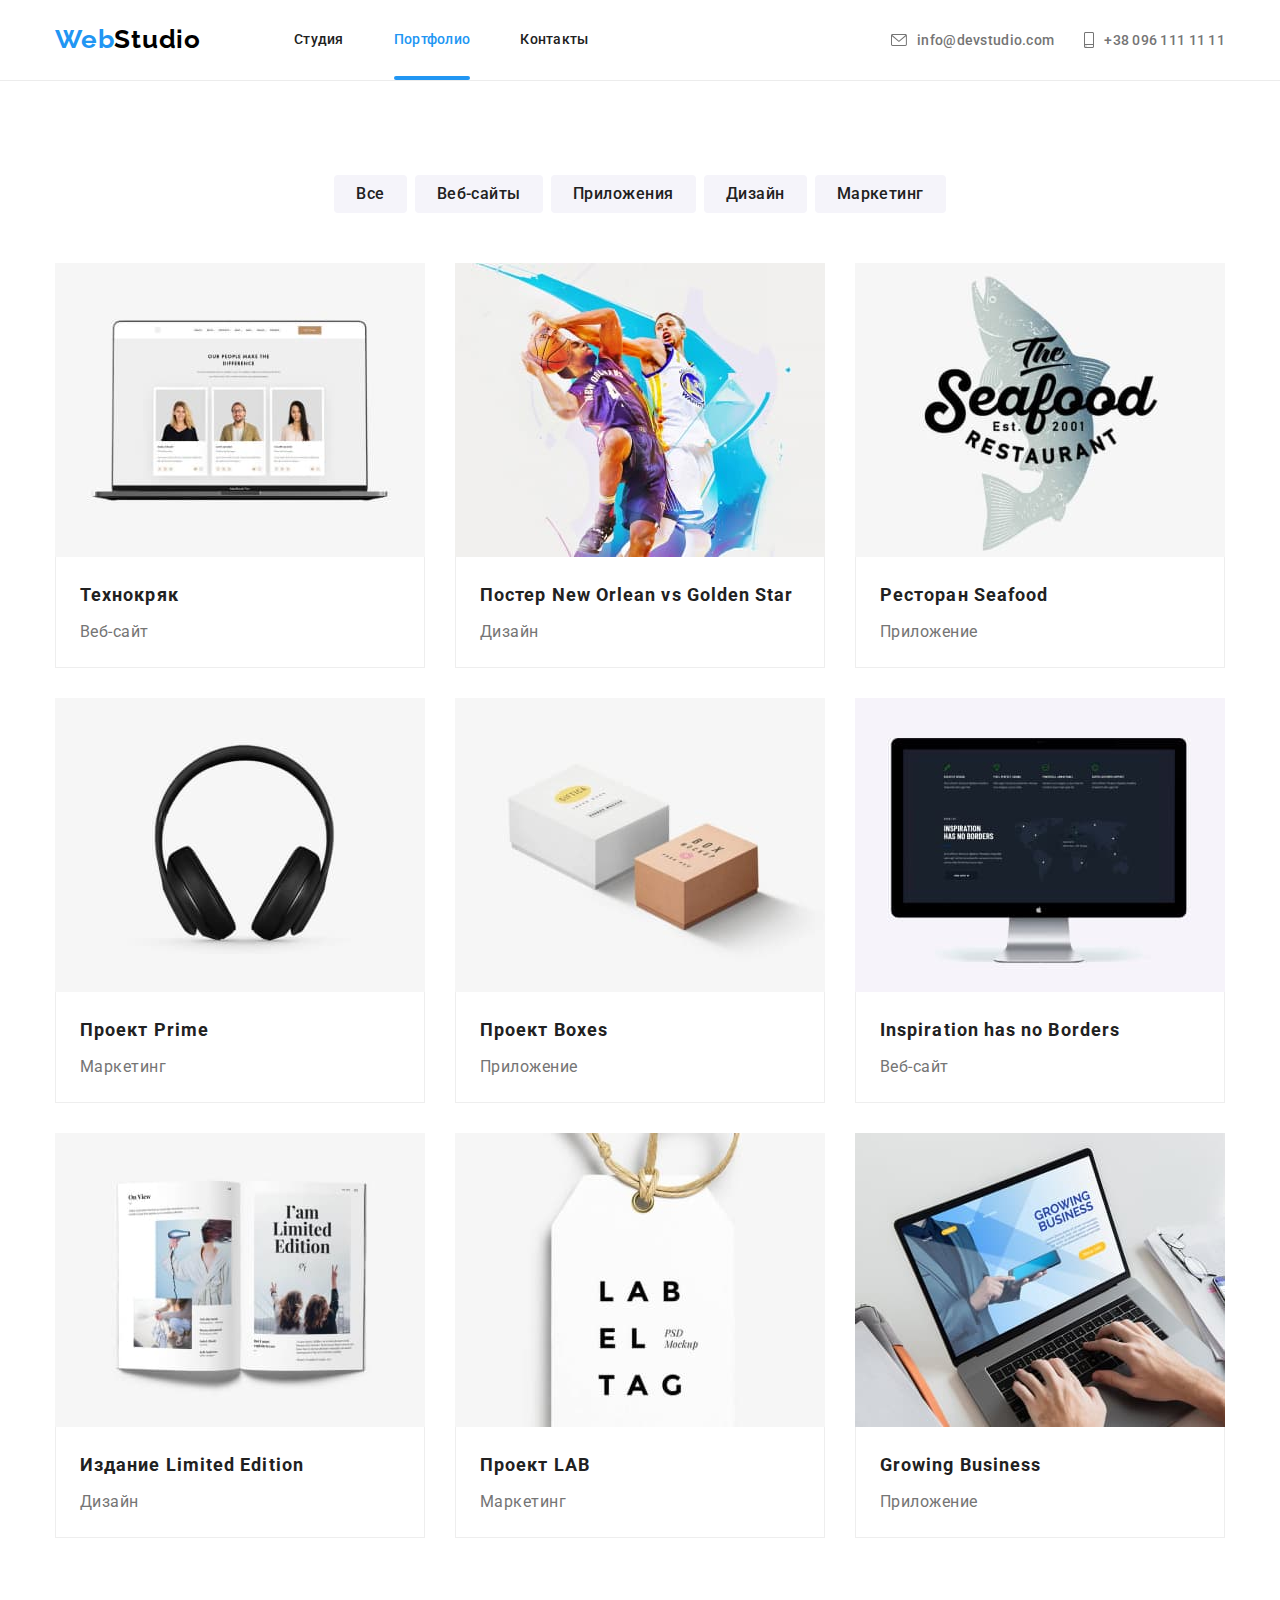
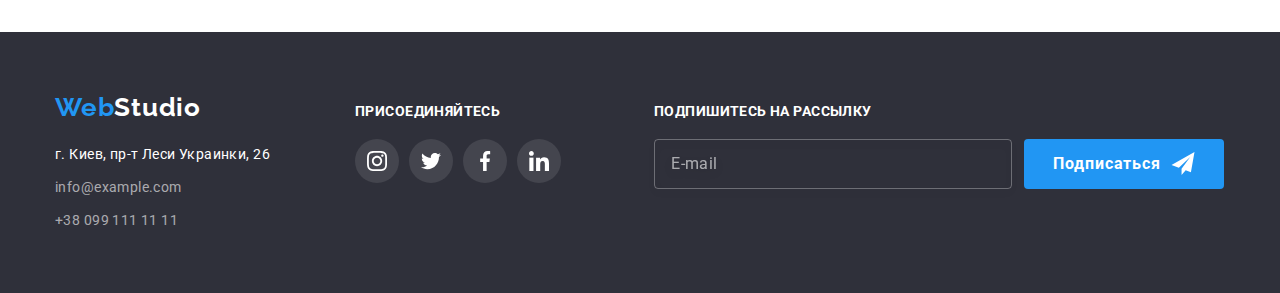
==== portfolio.html @ 5e325d41 "checkpoint (add adaptive portfolio)" ====
<!DOCTYPE html>
<html lang="ru">
  <head>
    <meta charset="UTF-8" />
    <meta name="viewport" content="width=device-width, initial-scale=1.0" />
    <meta http-equiv="X-UA-Compatible" content="IE=Edge" />
    <meta name="viewport" content="width=device-width, initial-scale=1.0" />
    <title>Портфолио</title>
    <link rel="preconnect" href="https://fonts.gstatic.com" />
    <link
      href="https://fonts.googleapis.com/css2?family=Raleway:wght@700&family=Roboto:wght@400;500;700;900&display=swap"
      rel="stylesheet"
    />
    <link
      rel="stylesheet"
      href="https://cdnjs.cloudflare.com/ajax/libs/modern-normalize/1.0.0/modern-normalize.min.css"
    />
    <link rel="stylesheet" href="./css/main.min.css" />
  </head>

  <body>
    <header class="page-header">
      <div class="container page-header__container">
        <a class="logo page-header__logo" id="logo" href="./index.html"
          >Web<span class="logo__studio logo__studio--black">Studio</span></a
        >
        <div class="navigation__menu">
          <nav class="navigation">
            <ul class="navigation__list">
              <li class="navigation__item">
                <a class="navigation__link" href="./index.html">Студия</a>
              </li>
              <li class="navigation__item">
                <a
                  class="navigation__link navigation__link--current"
                  href="./portfolio.html"
                  >Портфолио</a
                >
              </li>
              <li class="navigation__item">
                <a class="navigation__link" href="#contacts">Контакты</a>
              </li>
            </ul>
          </nav>
          <ul class="communication">
            <li class="communication__item">
              <a class="communication__link" href="mailto:info@devstudio.com">
                <svg class="communication__icon" width="16" height="12">
                  <use href="./images/icons.svg#icon-mail"></use>
                </svg>
                info@devstudio.com
              </a>
            </li>
            <li class="communication__item">
              <a class="communication__link" href="tel:+380961111111">
                <svg class="communication__icon" width="10" height="16">
                  <use href="./images/icons.svg#icon-smartphone"></use>
                </svg>
                +38 096 111 11 11
              </a>
            </li>
          </ul>
        </div>
      </div>
    </header>

    <main>
      <section class="section section-portfolio">
        <div class="container">
          <!-- Скрытый заголовок -->
          <h1 class="visually-hidden">Портфолио</h1>

          <ul class="section-portfolio__button-list">
            <li class="section-portfolio__button-item">
              <button
                class="all-button section-portfolio__button"
                type="button"
                aria-label="Все"
              >
                Все
              </button>
            </li>
            <li class="section-portfolio__button-item">
              <button
                class="website-button section-portfolio__button"
                type="button"
                aria-label="Веб-сайты"
              >
                Веб-сайты
              </button>
            </li>
            <li class="section-portfolio__button-item">
              <button
                class="app-button section-portfolio__button"
                type="button"
                aria-label="Приложения"
              >
                Приложения
              </button>
            </li>
            <li class="section-portfolio__button-item">
              <button
                class="design-button section-portfolio__button"
                type="button"
                aria-label="Дизайн"
              >
                Дизайн
              </button>
            </li>
            <li class="section-portfolio__button-item">
              <button
                class="marketing-button section-portfolio__button"
                type="button"
                aria-label="Маркетинг"
              >
                Маркетинг
              </button>
            </li>
          </ul>

          <ul class="section-portfolio__work-list">
            <li class="card">
              <a
                class="card__link"
                href="#"
                target="_blank"
                rel="noopener noreferrer"
              >
                <div class="card__thumb">
                  <picture>
                    <source
                      srcset="
                        ./images/tehnokryak_450x294.jpg    1x,
                        ./images/tehnokryak_450x294@2x.jpg 2x
                      "
                      media="(max-width: 767px)"
                    />
                    <source
                      srcset="
                        ./images/tehnokryak_370x294.jpg    1x,
                        ./images/tehnokryak_370x294@2x.jpg 2x
                      "
                      media="(min-width: 1200px)"
                    />
                    <source
                      srcset="
                        ./images/tehnokryak_354x294.jpg    1x,
                        ./images/tehnokryak_354x294@2x.jpg 2x
                      "
                      media="(min-width: 768px)"
                    />
                    <img
                      class="card__photo"
                      src="./images/tehnokryak_450x294.jpg"
                      alt="фото tehnokryak"
                      width="100%"
                      height="100%"
                    />
                  </picture>

                  <div class="card__overlay">
                    <p class="card__describe">
                      Технокряк это современная площадка распространения
                      коронавируса. Компании используют эту платформу для
                      цифрового шпионажа и атак на защищённые сервера
                      конкурентов.
                    </p>
                  </div>
                </div>

                <div class="card__info-container">
                  <h2 class="card__title">Технокряк</h2>
                  <p class="card__type">Веб-сайт</p>
                </div>
              </a>
            </li>

            <li class="card">
              <a
                class="card__link"
                href="#"
                target="_blank"
                rel="noopener noreferrer"
              >
                <div class="card__thumb">
                  <picture>
                    <source
                      srcset="
                        ./images/poster-neworlean-vs-goldenstar_450x294.jpg    1x,
                        ./images/poster-neworlean-vs-goldenstar_450x294@2x.jpg 2x
                      "
                      media="(max-width: 767px)"
                    />
                    <source
                      srcset="
                        ./images/poster-neworlean-vs-goldenstar_370x294.jpg    1x,
                        ./images/poster-neworlean-vs-goldenstar_370x294@2x.jpg 2x
                      "
                      media="(min-width: 1200px)"
                    />
                    <source
                      srcset="
                        ./images/poster-neworlean-vs-goldenstar_354x294.jpg    1x,
                        ./images/poster-neworlean-vs-goldenstar_354x294@2x.jpg 2x
                      "
                      media="(min-width: 768px)"
                    />
                    <img
                      class="card__photo"
                      src="./images/poster-neworlean-vs-goldenstar_450x294.jpg"
                      alt="фото tehnokryak"
                      width="100%"
                      height="100%"
                    />
                  </picture>
                  <div class="card__overlay">
                    <p class="card__describe">
                      Постер Neworlean vs Goldenstar это современная площадка
                      распространения коронавируса. Компании используют эту
                      платформу для цифрового шпионажа и атак на защищённые
                      сервера конкурентов.
                    </p>
                  </div>
                </div>

                <div class="card__info-container">
                  <h2 class="card__title">Постер New Orlean vs Golden Star</h2>
                  <p class="card__type">Дизайн</p>
                </div>
              </a>
            </li>

            <li class="card">
              <a
                class="card__link"
                href="#"
                target="_blank"
                rel="noopener noreferrer"
              >
                <div class="card__thumb">
                  <picture>
                    <source
                      srcset="
                        ./images/restoran-seafood_450x294.jpg    1x,
                        ./images/restoran-seafood_450x294@2x.jpg 2x
                      "
                      media="(max-width: 767px)"
                    />
                    <source
                      srcset="
                        ./images/restoran-seafood_370x294.jpg    1x,
                        ./images/restoran-seafood_370x294@2x.jpg 2x
                      "
                      media="(min-width: 1200px)"
                    />
                    <source
                      srcset="
                        ./images/restoran-seafood_354x294.jpg    1x,
                        ./images/restoran-seafood_354x294@2x.jpg 2x
                      "
                      media="(min-width: 768px)"
                    />
                    <img
                      class="card__photo"
                      src="./images/restoran-seafood_450x294.jpg"
                      alt="фото tehnokryak"
                      width="100%"
                      height="100%"
                    />
                  </picture>
                  <div class="card__overlay">
                    <p class="card__describe">
                      Ресторан SeaFood это современная площадка распространения
                      коронавируса. Компании используют эту платформу для
                      цифрового шпионажа и атак на защищённые сервера
                      конкурентов.
                    </p>
                  </div>
                </div>

                <div class="card__info-container">
                  <h2 class="card__title">Ресторан Seafood</h2>
                  <p class="card__type">Приложение</p>
                </div>
              </a>
            </li>

            <li class="card">
              <a
                class="card__link"
                href="#"
                target="_blank"
                rel="noopener noreferrer"
              >
                <div class="card__thumb">
                  <picture>
                    <source
                      srcset="
                        ./images/proekt-prime_450x294.jpg    1x,
                        ./images/proekt-prime_450x294@2x.jpg 2x
                      "
                      media="(max-width: 767px)"
                    />
                    <source
                      srcset="
                        ./images/proekt-prime_370x294.jpg    1x,
                        ./images/proekt-prime_370x294@2x.jpg 2x
                      "
                      media="(min-width: 1200px)"
                    />
                    <source
                      srcset="
                        ./images/proekt-prime_354x294.jpg    1x,
                        ./images/proekt-prime_354x294@2x.jpg 2x
                      "
                      media="(min-width: 768px)"
                    />
                    <img
                      class="card__photo"
                      src="./images/proekt-prime_450x294.jpg"
                      alt="фото tehnokryak"
                      width="100%"
                      height="100%"
                    />
                  </picture>
                  <div class="card__overlay">
                    <p class="card__describe">
                      Проект Prime это современная площадка распространения
                      коронавируса. Компании используют эту платформу для
                      цифрового шпионажа и атак на защищённые сервера
                      конкурентов.
                    </p>
                  </div>
                </div>

                <div class="card__info-container">
                  <h2 class="card__title">Проект Prime</h2>
                  <p class="card__type">Маркетинг</p>
                </div>
              </a>
            </li>

            <li class="card">
              <a
                class="card__link"
                href="#"
                target="_blank"
                rel="noopener noreferrer"
              >
                <div class="card__thumb">
                  <picture>
                    <source
                      srcset="
                        ./images/proekt-boxes_450x294.jpg    1x,
                        ./images/proekt-boxes_450x294@2x.jpg 2x
                      "
                      media="(max-width: 767px)"
                    />
                    <source
                      srcset="
                        ./images/proekt-boxes_370x294.jpg    1x,
                        ./images/proekt-boxes_370x294@2x.jpg 2x
                      "
                      media="(min-width: 1200px)"
                    />
                    <source
                      srcset="
                        ./images/proekt-boxes_354x294.jpg    1x,
                        ./images/proekt-boxes_354x294@2x.jpg 2x
                      "
                      media="(min-width: 768px)"
                    />
                    <img
                      class="card__photo"
                      src="./images/proekt-boxes_450x294.jpg"
                      alt="фото tehnokryak"
                      width="100%"
                      height="100%"
                    />
                  </picture>
                  <div class="card__overlay">
                    <p class="card__describe">
                      Проект Boxes это современная площадка распространения
                      коронавируса. Компании используют эту платформу для
                      цифрового шпионажа и атак на защищённые сервера
                      конкурентов.
                    </p>
                  </div>
                </div>

                <div class="card__info-container">
                  <h2 class="card__title">Проект Boxes</h2>
                  <p class="card__type">Приложение</p>
                </div>
              </a>
            </li>

            <li class="card">
              <a
                class="card__link"
                href="#"
                target="_blank"
                rel="noopener noreferrer"
              >
                <div class="card__thumb">
                  <picture>
                    <source
                      srcset="
                        ./images/inspiration-has-no-borders_450x294.jpg    1x,
                        ./images/inspiration-has-no-borders_450x294@2x.jpg 2x
                      "
                      media="(max-width: 767px)"
                    />
                    <source
                      srcset="
                        ./images/inspiration-has-no-borders_370x294.jpg    1x,
                        ./images/inspiration-has-no-borders_370x294@2x.jpg 2x
                      "
                      media="(min-width: 1200px)"
                    />
                    <source
                      srcset="
                        ./images/inspiration-has-no-borders_354x294.jpg    1x,
                        ./images/inspiration-has-no-borders_354x294@2x.jpg 2x
                      "
                      media="(min-width: 768px)"
                    />
                    <img
                      class="card__photo"
                      src="./images/inspiration-has-no-borders_450x294.jpg"
                      alt="фото tehnokryak"
                      width="100%"
                      height="100%"
                    />
                  </picture>
                  <div class="card__overlay">
                    <p class="card__describe">
                      Inspiration has no Boarders это современная площадка
                      распространения коронавируса. Компании используют эту
                      платформу для цифрового шпионажа и атак на защищённые
                      сервера конкурентов.
                    </p>
                  </div>
                </div>

                <div class="card__info-container">
                  <h2 class="card__title">Inspiration has no Borders</h2>
                  <p class="card__type">Веб-сайт</p>
                </div>
              </a>
            </li>

            <li class="card">
              <a
                class="card__link"
                href="#"
                target="_blank"
                rel="noopener noreferrer"
              >
                <div class="card__thumb">
                  <picture>
                    <source
                      srcset="
                        ./images/izdanie-limited-edition_450x294.jpg    1x,
                        ./images/izdanie-limited-edition_450x294@2x.jpg 2x
                      "
                      media="(max-width: 767px)"
                    />
                    <source
                      srcset="
                        ./images/izdanie-limited-edition_370x294.jpg    1x,
                        ./images/izdanie-limited-edition_370x294@2x.jpg 2x
                      "
                      media="(min-width: 1200px)"
                    />
                    <source
                      srcset="
                        ./images/izdanie-limited-edition_354x294.jpg    1x,
                        ./images/izdanie-limited-edition_354x294@2x.jpg 2x
                      "
                      media="(min-width: 768px)"
                    />
                    <img
                      class="card__photo"
                      src="./images/izdanie-limited-edition_450x294.jpg"
                      alt="фото tehnokryak"
                      width="100%"
                      height="100%"
                    />
                  </picture>
                  <div class="card__overlay">
                    <p class="card__describe">
                      Limited Edition это современная площадка распространения
                      коронавируса. Компании используют эту платформу для
                      цифрового шпионажа и атак на защищённые сервера
                      конкурентов.
                    </p>
                  </div>
                </div>

                <div class="card__info-container">
                  <h2 class="card__title">Издание Limited Edition</h2>
                  <p class="card__type">Дизайн</p>
                </div>
              </a>
            </li>

            <li class="card">
              <a
                class="card__link"
                href="#"
                target="_blank"
                rel="noopener noreferrer"
              >
                <div class="card__thumb">
                  <picture>
                    <source
                      srcset="
                        ./images/proekt-lab_450x294.jpg    1x,
                        ./images/proekt-lab_450x294@2x.jpg 2x
                      "
                      media="(max-width: 767px)"
                    />
                    <source
                      srcset="
                        ./images/proekt-lab_370x294.jpg    1x,
                        ./images/proekt-lab_370x294@2x.jpg 2x
                      "
                      media="(min-width: 1200px)"
                    />
                    <source
                      srcset="
                        ./images/proekt-lab_354x294.jpg    1x,
                        ./images/proekt-lab_354x294@2x.jpg 2x
                      "
                      media="(min-width: 768px)"
                    />

                    <img
                      class="card__photo"
                      src="./images/proekt-lab_450x294.jpg"
                      alt="фото tehnokryak"
                      width="100%"
                      height="100%"
                    />
                  </picture>
                  <div class="card__overlay">
                    <p class="card__describe">
                      Проект Lab это современная площадка распространения
                      коронавируса. Компании используют эту платформу для
                      цифрового шпионажа и атак на защищённые сервера
                      конкурентов.
                    </p>
                  </div>
                </div>

                <div class="card__info-container">
                  <h2 class="card__title">Проект LAB</h2>
                  <p class="card__type">Маркетинг</p>
                </div>
              </a>
            </li>

            <li class="card">
              <a
                class="card__link"
                href="#"
                target="_blank"
                rel="noopener noreferrer"
              >
                <div class="card__thumb">
                  <picture>
                    <source
                      srcset="
                        ./images/growing-business_450x294.jpg    1x,
                        ./images/growing-business_450x294@2x.jpg 2x
                      "
                      media="(max-width: 767px)"
                    />
                    <source
                      srcset="
                        ./images/growing-business_370x294.jpg    1x,
                        ./images/growing-business_370x294@2x.jpg 2x
                      "
                      media="(min-width: 1200px)"
                    />
                    <source
                      srcset="
                        ./images/growing-business_354x294.jpg    1x,
                        ./images/growing-business_354x294@2x.jpg 2x
                      "
                      media="(min-width: 768px)"
                    />
                    <img
                      class="card__photo"
                      src="./images/growing-business_450x294.jpg"
                      alt="фото tehnokryak"
                      width="100%"
                      height="100%"
                    />
                  </picture>
                  <div class="card__overlay">
                    <p class="card__describe">
                      Growing Business это современная площадка распространения
                      коронавируса. Компании используют эту платформу для
                      цифрового шпионажа и атак на защищённые сервера
                      конкурентов.
                    </p>
                  </div>
                </div>

                <div class="card__info-container">
                  <h2 class="card__title">Growing Business</h2>
                  <p class="card__type">Приложение</p>
                </div>
              </a>
            </li>
          </ul>
        </div>
      </section>
    </main>
    <footer class="page-footer" id="contacts">
      <div class="container page-footer__container">
        <div class="address-container">
          <a class="logo page-footer__logo" href="./index.html"
            >Web<span class="logo__studio logo__studio--white">Studio</span>
          </a>
          <address class="address">
            г. Киев, пр-т Леси Украинки, 26
            <ul class="address__list">
              <li class="address__item">
                <a class="address__link" href="mailto:info@example.com">
                  info@example.com
                </a>
              </li>
              <li class="address__item">
                <a class="address__link" href="tel:+380991111111">
                  +38 099 111 11 11
                </a>
              </li>
            </ul>
          </address>
        </div>
        <div class="join-offer join-offer--mobile">
          <p class="join-offer__title">
            <b>Присоединяйтесь</b>
          </p>
          <ul class="social-networks">
            <li class="social-networks__item">
              <a
                class="social-networks__link social-networks__link--join-offer"
                href="https://www.instagram.com/"
                target="_blank"
                rel="noreferrer noopener"
              >
                <svg class="social-networks__icon" width="20" height="20">
                  <use href="./images/icons.svg#icon-instagram"></use>
                </svg>
              </a>
            </li>
            <li class="social-networks__item">
              <a
                class="social-networks__link social-networks__link--join-offer"
                href="https://twitter.com/"
                target="_blank"
                rel="noreferrer noopener"
              >
                <svg class="social-networks__icon" width="20" height="20">
                  <use href="./images/icons.svg#icon-twitter"></use>
                </svg>
              </a>
            </li>
            <li class="social-networks__item">
              <a
                class="social-networks__link social-networks__link--join-offer"
                href="https://www.facebook.com/"
                target="_blank"
                rel="noreferrer noopener"
              >
                <svg class="social-networks__icon" width="20" height="20">
                  <use href="./images/icons.svg#icon-facebook"></use>
                </svg>
              </a>
            </li>
            <li class="social-networks__item">
              <a
                class="social-networks__link social-networks__link--join-offer"
                href="https://www.linkedin.com/"
                target="_blank"
                rel="noreferrer noopener"
              >
                <svg class="social-networks__icon" width="20" height="20">
                  <use href="./images/icons.svg#icon-linkedin"></use>
                </svg>
              </a>
            </li>
          </ul>
        </div>
        <div class="sign-container sign-container--mobile">
          <p class="sign-container__title">
            <b>Подпишитесь на рассылку</b>
          </p>
          <form class="sign-form">
            <input
              class="sign-form__email"
              type="email"
              name="email"
              placeholder="E-mail"
            />
            <button class="sign-button" type="submit" aria-label="Подписаться">
              Подписаться
              <span>
                <svg class="sign-button__icon" width="24" height="23">
                  <use href="./images/icons.svg#icon-send" />
                </svg>
              </span>
            </button>
          </form>
        </div>
      </div>
    </footer>
  </body>
</html>
---- css/main.min.css ----
:root{--accent-color: #2196f3;--current-bg-color: #2196f3;--current-txt-color: #fff;--main-txt-color: #212121;--secondary-txt-color: #757575;--third-txt-color: rgba(255, 255, 255, 0.6);--main-bg-color: #fff;--secondary-bg-color: #2f303a;--third-bg-color: #f5f4fa;--main-font-name: 'Roboto';--main-font-family: sans-serif;--secondary-font-name: 'Raleway';--secondary-font-family: sans-serif;--delay: 250ms;--time-function: cubic-bezier(0.4, 0, 0.2, 1)}.visually-hidden{position:absolute;width:1px;height:1px;margin:-1px;border:0;padding:0;white-space:nowrap;-webkit-clip-path:inset(100%);clip-path:inset(100%);clip:rect(0 0 0 0);overflow:hidden}body{font-family:var(--main-font-name),var(--main-font-family);font-style:normal;letter-spacing:0.03em;color:var(--main-txt-color);background-color:var(--main-bg-color)}img{display:block;max-height:100%}*:focus{outline-width:1px;outline-style:dotted;outline-color:var(--accent-color)}.section{padding:60px 0}@media screen and (min-width: 1200px){.section{padding:94px 0}}.container{min-width:320px;margin-left:auto;margin-right:auto;padding-left:15px;padding-right:15px}@media screen and (min-width: 480px){.container{max-width:480px}}@media screen and (min-width: 768px){.container{max-width:768px}}@media screen and (min-width: 1200px){.container{max-width:1200px}}.logo{font-family:var(--secondary-font-name),var(--secondary-font-family);font-weight:700;font-size:24px;line-height:1.167;letter-spacing:0.03em;color:var(--accent-color);text-decoration:none}@media screen and (min-width: 1200px){.logo{font-size:26px;line-height:1.192}}.logo__studio--black{color:#000}.logo__studio--white{color:#fff}.social-networks{display:-webkit-box;display:-ms-flexbox;display:flex;-webkit-box-pack:center;-ms-flex-pack:center;justify-content:center;margin:0;padding:0;list-style:none}.social-networks__item:not(:first-child){margin-left:10px}.social-networks__icon{fill:currentColor}.social-networks__link--join-offer,.social-networks__link--personal-cards{display:-webkit-box;display:-ms-flexbox;display:flex;-webkit-box-pack:center;-ms-flex-pack:center;justify-content:center;-webkit-box-align:center;-ms-flex-align:center;align-items:center;width:44px;height:44px;border:none;border-radius:50%}.page-header{border-bottom:1px solid #ececec}.page-header__container{display:-webkit-box;display:-ms-flexbox;display:flex;padding-top:0;padding-bottom:0;-webkit-box-align:center;-ms-flex-align:center;align-items:center}.page-header__logo{margin-top:24px;margin-bottom:25px}.navigation__menu{display:-webkit-box;display:-ms-flexbox;display:flex;-webkit-box-pack:justify;-ms-flex-pack:justify;justify-content:space-between;-webkit-box-align:center;-ms-flex-align:center;align-items:center;margin-left:93px;width:100%}@media screen and (max-width: 767px){.navigation__menu{display:none}}.navigation__list{display:-webkit-box;display:-ms-flexbox;display:flex;margin:0;padding:0;list-style:none}.navigation__item:not(:first-child){margin-left:50px}.navigation__link{display:block;font-weight:500;font-size:14px;line-height:1.14;letter-spacing:0.02em;color:var(--main-txt-color);text-decoration:none;-webkit-transition:color var(--delay) var(--time-function);transition:color var(--delay) var(--time-function)}.navigation__link:hover,.navigation__link:focus{color:var(--accent-color)}.navigation__link--current{position:relative;color:var(--accent-color)}.navigation__link--current::after{position:absolute;left:0;bottom:0;-webkit-transform:translateY(calc(100% + 28px));transform:translateY(calc(100% + 28px));display:block;width:100%;height:4px;content:'';background-color:var(--accent-color);border-radius:2px}.communication{display:-webkit-box;display:-ms-flexbox;display:flex;-webkit-box-orient:vertical;-webkit-box-direction:normal;-ms-flex-direction:column;flex-direction:column;padding:0;list-style:none}@media screen and (min-width: 768px){.communication{margin:0 0 0 auto}}@media screen and (min-width: 1200px){.communication{-webkit-box-orient:horizontal;-webkit-box-direction:normal;-ms-flex-direction:row;flex-direction:row}}@media screen and (min-width: 768px){.communication__item:not(:first-child){margin-top:10px}}@media screen and (min-width: 1200px){.communication__item:not(:first-child){margin-top:0;margin-left:30px}}.communication__link{display:-webkit-box;display:-ms-flexbox;display:flex;-webkit-box-align:center;-ms-flex-align:center;align-items:center;font-weight:500;font-size:12px;line-height:1.167;letter-spacing:0.02em;color:var(--secondary-txt-color);text-decoration:none;-webkit-transition:color var(--delay) var(--time-function);transition:color var(--delay) var(--time-function)}@media screen and (min-width: 1200px){.communication__link{font-size:14px;line-height:1.143}}.communication__link:hover,.communication__link:focus{color:var(--accent-color)}.communication__icon{margin-right:8px;fill:currentColor}@media screen and (min-width: 1200px){.communication__icon{margin-right:10px}}@media screen and (max-width: 1199px){.communication__icon--mail{width:14px;height:10px}}@media screen and (max-width: 1199px){.communication__icon--smartphone{width:10px;height:14px}}.page-footer{padding-top:60px;padding-bottom:60px;background-color:var(--secondary-bg-color)}.page-footer__container{display:-webkit-box;display:-ms-flexbox;display:flex;-webkit-box-orient:vertical;-webkit-box-direction:normal;-ms-flex-direction:column;flex-direction:column;-webkit-box-align:center;-ms-flex-align:center;align-items:center}@media screen and (min-width: 768px){.page-footer__container{-webkit-box-orient:horizontal;-webkit-box-direction:normal;-ms-flex-direction:row;flex-direction:row;-ms-flex-wrap:wrap;flex-wrap:wrap;-webkit-box-align:baseline;-ms-flex-align:baseline;align-items:baseline;-ms-flex-pack:distribute;justify-content:space-around}}@media screen and (min-width: 1200px){.page-footer__container{-ms-flex-wrap:wrap;flex-wrap:wrap;-webkit-box-pack:start;-ms-flex-pack:start;justify-content:start}}@media screen and (max-width: 1199px){.sign-container--mobile{margin-top:60px}}@media screen and (max-width: 767px){.join-offer--mobile{margin-top:60px}}.address-container{text-align:center}@media screen and (min-width: 1200px){.address-container{margin-right:85px;text-align:start}}.page-footer__logo{display:inline-block;margin-bottom:20px}.address{font-style:normal;font-weight:400;font-size:14px;line-height:1.714;letter-spacing:0.03em;text-align:center;color:var(--current-txt-color)}@media screen and (min-width: 1200px){.address{text-align:start}}.address__list{margin:0;padding:0;list-style:none}.address__item{margin-top:8px}@media screen and (min-width: 1200px){.address__item{margin-top:9px}}.address__link{font-weight:400;font-size:14px;line-height:1.714;letter-spacing:0.03em;color:var(--third-txt-color);text-decoration:none;-webkit-transition:color var(--delay) var(--time-function);transition:color var(--delay) var(--time-function)}.address__link:hover,.address__link:focus{color:var(--accent-color)}@media screen and (min-width: 1200px){.join-offer{margin-right:93px}}.join-offer__title{margin-top:0;margin-bottom:20px;font-weight:400;font-size:14px;line-height:1.143;letter-spacing:0.03em;text-align:center;text-transform:uppercase;color:var(--current-txt-color)}@media screen and (min-width: 1200px){.join-offer__title{text-align:start}}.social-networks__link--join-offer{color:var(--current-txt-color);background-color:rgba(255,255,255,0.1);-webkit-transition:background-color var(--delay) var(--time-function);transition:background-color var(--delay) var(--time-function)}.social-networks__link--join-offer:hover,.social-networks__link--join-offer:focus{background-color:var(--accent-color)}.social-networks__link--join-offer:focus{outline:none}@media screen and (max-width: 1199px){.sign-container{width:100%}}.sign-container__title{margin-top:0;margin-bottom:20px;font-weight:400;font-size:14px;line-height:1.143;letter-spacing:0.03em;text-align:center;text-transform:uppercase;color:var(--current-txt-color)}@media screen and (min-width: 1200px){.sign-container__title{text-align:start}}.sign-form{display:-webkit-box;display:-ms-flexbox;display:flex;-webkit-box-orient:vertical;-webkit-box-direction:normal;-ms-flex-direction:column;flex-direction:column;-webkit-box-align:center;-ms-flex-align:center;align-items:center}@media screen and (min-width: 1200px){.sign-form{-webkit-box-orient:horizontal;-webkit-box-direction:normal;-ms-flex-direction:row;flex-direction:row;-webkit-box-pack:justify;-ms-flex-pack:justify;justify-content:space-between}}.sign-form__email{padding-left:16px;padding-right:16px;width:100%;height:50px;font-weight:400;font-size:16px;line-height:1.25;letter-spacing:0.03em;color:var(--current-txt-color);background-color:transparent;border:1px solid rgba(255,255,255,0.3);-webkit-filter:drop-shadow(0px 4px 4px rgba(0,0,0,0.15));filter:drop-shadow(0px 4px 4px rgba(0,0,0,0.15));border-radius:4px;-webkit-transition:border-color var(--delay) var(--time-function);transition:border-color var(--delay) var(--time-function)}@media screen and (min-width: 480px){.sign-form__email{width:450px}}@media screen and (min-width: 1200px){.sign-form__email{width:358px}}.sign-form__email::-webkit-input-placeholder{color:var(--third-txt-color)}.sign-form__email:-ms-input-placeholder{color:var(--third-txt-color)}.sign-form__email::-ms-input-placeholder{color:var(--third-txt-color)}.sign-form__email::placeholder{color:var(--third-txt-color)}.sign-form__email:hover{border-color:var(--accent-color)}.sign-button{display:-webkit-box;display:-ms-flexbox;display:flex;-webkit-box-pack:center;-ms-flex-pack:center;justify-content:center;-webkit-box-align:center;-ms-flex-align:center;align-items:center;margin-top:20px;padding:0;width:200px;height:50px;font-weight:700;font-size:16px;line-height:1.875px;letter-spacing:0.06em;color:var(--current-txt-color);background-color:var(--current-bg-color);border:none;border-radius:4px;cursor:pointer;-webkit-transition:-webkit-box-shadow var(--delay) var(--time-function);transition:-webkit-box-shadow var(--delay) var(--time-function);transition:box-shadow var(--delay) var(--time-function);transition:box-shadow var(--delay) var(--time-function), -webkit-box-shadow var(--delay) var(--time-function)}@media screen and (min-width: 1200px){.sign-button{margin-top:0;margin-left:12px}}.sign-button:hover{-webkit-box-shadow:0px 4px 4px rgba(0,0,0,0.15);box-shadow:0px 4px 4px rgba(0,0,0,0.15)}.sign-button__icon{margin-left:10px;fill:currentcolor}.section-hero{padding:0px}.section-hero__thumb{width:100%;height:100%;margin-left:auto;margin-right:auto;padding:118px 0;background-color:#c4c4c4;background-image:-webkit-gradient(linear, left top, right top, from(rgba(47,48,58,0.4)), to(rgba(47,48,58,0.4))),url("../images/img-bg-hero-480x400.jpg");background-image:linear-gradient(to right, rgba(47,48,58,0.4), rgba(47,48,58,0.4)),url("../images/img-bg-hero-480x400.jpg");background-size:cover;background-position:center;background-repeat:no-repeat}@media screen and (max-width: 386px){.section-hero__thumb{padding:97px 0}}@media screen and (max-width: 347px){.section-hero__thumb{padding:76px 0}}@media (min-device-pixel-ratio: 2), (-webkit-min-device-pixel-ratio: 2), (min-resolution: 192dpi), (min-resolution: 2dppx){.section-hero__thumb{background-image:-webkit-gradient(linear, left top, right top, from(rgba(47,48,58,0.4)), to(rgba(47,48,58,0.4))),url("../images/img-bg-hero-480x400@2x.jpg");background-image:linear-gradient(to right, rgba(47,48,58,0.4), rgba(47,48,58,0.4)),url("../images/img-bg-hero-480x400@2x.jpg")}}@media screen and (min-width: 480px){.section-hero__thumb{background-image:-webkit-gradient(linear, left top, right top, from(rgba(47,48,58,0.4)), to(rgba(47,48,58,0.4))),url("../images/img-bg-hero-768x400.jpg");background-image:linear-gradient(to right, rgba(47,48,58,0.4), rgba(47,48,58,0.4)),url("../images/img-bg-hero-768x400.jpg")}}@media screen and (min-width: 480px) and (min-device-pixel-ratio: 2), screen and (min-width: 480px) and (-webkit-min-device-pixel-ratio: 2), screen and (min-width: 480px) and (min-resolution: 192dpi), screen and (min-width: 480px) and (min-resolution: 2dppx){.section-hero__thumb{background-image:-webkit-gradient(linear, left top, right top, from(rgba(47,48,58,0.4)), to(rgba(47,48,58,0.4))),url("../images/img-bg-hero-768x400@2x.jpg");background-image:linear-gradient(to right, rgba(47,48,58,0.4), rgba(47,48,58,0.4)),url("../images/img-bg-hero-768x400@2x.jpg")}}@media screen and (min-width: 768px){.section-hero__thumb{background-image:-webkit-gradient(linear, left top, right top, from(rgba(47,48,58,0.4)), to(rgba(47,48,58,0.4))),url("../images/img-bg-hero-1600x600.jpg");background-image:linear-gradient(to right, rgba(47,48,58,0.4), rgba(47,48,58,0.4)),url("../images/img-bg-hero-1600x600.jpg")}}@media screen and (min-width: 768px) and (min-device-pixel-ratio: 2), screen and (min-width: 768px) and (-webkit-min-device-pixel-ratio: 2), screen and (min-width: 768px) and (min-resolution: 192dpi), screen and (min-width: 768px) and (min-resolution: 2dppx){.section-hero__thumb{background-image:-webkit-gradient(linear, left top, right top, from(rgba(47,48,58,0.4)), to(rgba(47,48,58,0.4))),url("../images/img-bg-hero-1600x600@2x.jpg");background-image:linear-gradient(to right, rgba(47,48,58,0.4), rgba(47,48,58,0.4)),url("../images/img-bg-hero-1600x600@2x.jpg")}}@media screen and (min-width: 1200px){.section-hero__thumb{padding:200px 0;max-width:1600px;background-size:cover}}.section-hero__title{margin-top:0;margin-bottom:30px;font-weight:900;font-size:26px;line-height:1.615;letter-spacing:0.06em;color:var(--current-txt-color);text-align:center;text-transform:uppercase}@media screen and (min-width: 1200px){.section-hero__title{font-size:44px;line-height:1.364}}.section-hero__button{display:block;margin-left:auto;margin-right:auto;padding:10px 32px;font-weight:700;font-size:16px;line-height:1.875;letter-spacing:0.06em;color:var(--current-txt-color);text-align:center;background-color:var(--current-bg-color);border:none;border-radius:4px;-webkit-box-sizing:border-box;box-sizing:border-box;cursor:pointer;-webkit-transition:-webkit-box-shadow var(--delay) var(--time-function);transition:-webkit-box-shadow var(--delay) var(--time-function);transition:box-shadow var(--delay) var(--time-function);transition:box-shadow var(--delay) var(--time-function), -webkit-box-shadow var(--delay) var(--time-function)}.section-hero__button:hover,.section-hero__button:focus{-webkit-box-shadow:0px 4px 4px rgba(0,0,0,0.15);box-shadow:0px 4px 4px rgba(0,0,0,0.15)}@media screen and (min-width: 1200px){.section-advantages{padding-bottom:0}}.advantage{margin:0;padding:0;list-style:none}@media screen and (min-width: 768px){.advantage{display:-webkit-box;display:-ms-flexbox;display:flex;-ms-flex-wrap:wrap;flex-wrap:wrap;margin-top:calc(-1 * 30px);margin-left:calc(-1 * 30px)}}.advantage__item{width:100%}.advantage__item:not(:first-child){margin-top:30px}@media screen and (min-width: 768px){.advantage__item{margin-top:30px;margin-left:30px;width:354px}}@media screen and (min-width: 1200px){.advantage__item{width:270px}}.advantage__container{display:-webkit-box;display:-ms-flexbox;display:flex;-webkit-box-pack:center;-ms-flex-pack:center;justify-content:center;-webkit-box-align:center;-ms-flex-align:center;align-items:center;margin-bottom:30px;height:120px;width:100%;background-color:var(--third-bg-color);border-radius:4px;border:none}@media screen and (min-width: 768px){.advantage__container{width:354px}}@media screen and (min-width: 1200px){.advantage__container{width:270px}}.advantage__title{margin-top:0;margin-bottom:10px;font-weight:700;font-size:14px;line-height:1.143;letter-spacing:0.03em;text-transform:uppercase}@media screen and (max-width: 480px){.advantage__title{text-align:center}}.advantage__description{margin-top:0;margin-bottom:0;font-weight:400;font-size:14px;line-height:1.714;letter-spacing:0.03em;color:var(--secondary-txt-color)}@media screen and (max-width: 1199px){.section-case{display:none}}.section-case__title{margin-top:0;margin-bottom:50px;font-weight:700;font-size:36px;line-height:1.167;letter-spacing:0.03em;text-align:center}.section-case__list{display:-webkit-box;display:-ms-flexbox;display:flex;-webkit-box-pack:justify;-ms-flex-pack:justify;justify-content:space-between;margin:0;padding:0;list-style:none}.section-case__item{position:relative}.section-case__description{position:absolute;left:0;bottom:0;display:inline-block;margin:0;padding-top:27px;padding-bottom:27px;width:100%;font-weight:700;font-size:14px;line-height:1.143;letter-spacing:0.03em;text-transform:uppercase;text-align:center;color:var(--current-txt-color);background:rgba(47,48,58,0.8)}.section-team{background-color:var(--third-bg-color)}.section-team__title{margin-top:0;margin-bottom:30px;font-weight:700;font-size:28px;line-height:1.179;letter-spacing:0.03em;text-align:center}@media screen and (min-width: 1200px){.section-team__title{margin-bottom:50px;font-size:36px;line-height:1.167}}.personal-cards{--person-set-gap: 30px;margin:0;padding:0;list-style:none}@media screen and (min-width: 768px){.personal-cards{display:-webkit-box;display:-ms-flexbox;display:flex;-ms-flex-wrap:wrap;flex-wrap:wrap;margin-top:calc(-1 * var(--person-set-gap));margin-left:calc(-1 * var(--person-set-gap))}}.personal-cards__item{background-color:#fff;border-radius:0px 0px 4px 4px;-webkit-box-shadow:0px 1px 3px rgba(0,0,0,0.12),0px 1px 1px rgba(0,0,0,0.14),0px 2px 1px rgba(0,0,0,0.2);box-shadow:0px 1px 3px rgba(0,0,0,0.12),0px 1px 1px rgba(0,0,0,0.14),0px 2px 1px rgba(0,0,0,0.2)}.personal-cards__item:not(:first-child){margin-top:var(--person-set-gap)}@media screen and (min-width: 768px){.personal-cards__item{-ms-flex-preferred-size:calc((100% - 2 * var(--person-set-gap)) / 2);flex-basis:calc((100% - 2 * var(--person-set-gap)) / 2);margin-top:var(--person-set-gap);margin-left:var(--person-set-gap)}}@media screen and (min-width: 1200px){.personal-cards__item{-ms-flex-preferred-size:calc((100% - 4 * var(--person-set-gap)) / 4);flex-basis:calc((100% - 4 * var(--person-set-gap)) / 4)}}@media screen and (min-width: 768px){.personal-cards__thumb{height:374px}}@media screen and (min-width: 1200px){.personal-cards__thumb{height:260px}}.personal-cards__photo{-o-object-fit:cover;object-fit:cover}.personal-cards__info{padding:30px 6px 24px 6px}@media screen and (min-width: 1200){.personal-cards__info{padding:30px 6px}}.personal-cards__name{margin-top:0;margin-bottom:10px;font-weight:500;font-size:16px;line-height:1.19;text-align:center}.personal-cards__position{margin-top:0;margin-bottom:16px;font-weight:400;font-size:16px;line-height:1.19;color:var(--secondary-txt-color);text-align:center}.social-networks__link--personal-cards{color:#afb1b8;background-color:transparent;-webkit-transition:background-color var(--delay) var(--time-function),color var(--delay) var(--time-function);transition:background-color var(--delay) var(--time-function),color var(--delay) var(--time-function)}.social-networks__link--personal-cards:hover,.social-networks__link--personal-cards:focus{color:var(--current-txt-color);background-color:var(--accent-color)}.social-networks__link--personal-cards:focus{outline:none}.clients__title{margin-top:0;margin-bottom:30px;font-weight:700;font-size:28px;line-height:1.179;letter-spacing:0.03em;text-align:center}@media screen and (min-width: 1200px){.clients__title{margin-bottom:50px;font-size:36px;line-height:1.167}}.clients{--clients-gap: 30px;display:-webkit-box;display:-ms-flexbox;display:flex;-ms-flex-wrap:wrap;flex-wrap:wrap;margin-bottom:0;padding:0;margin-top:calc(-1 * var(--clients-gap));margin-left:calc(-1 * var(--clients-gap));list-style:none}.clients__item{display:-webkit-box;display:-ms-flexbox;display:flex;margin-top:var(--clients-gap);margin-left:var(--clients-gap);-ms-flex-preferred-size:calc((100% - 2 * var(--clients-gap)) / 2);flex-basis:calc((100% - 2 * var(--clients-gap)) / 2);height:90px}@media screen and (min-width: 768px){.clients__item{-ms-flex-preferred-size:calc((100% - 2 * var(--clients-gap)) / 2);flex-basis:calc((100% - 2 * var(--clients-gap)) / 2)}}@media screen and (min-width: 1200px){.clients__item{-ms-flex-preferred-size:calc((100% - 6 * var(--clients-gap)) / 6);flex-basis:calc((100% - 6 * var(--clients-gap)) / 6)}}.clients__link{display:-webkit-box;display:-ms-flexbox;display:flex;-webkit-box-pack:center;-ms-flex-pack:center;justify-content:center;-webkit-box-align:center;-ms-flex-align:center;align-items:center;width:100%;height:100%;color:#afb1b8;background-color:transparent;border-radius:4px;border:1px solid #afb1b8;-webkit-transition:color var(--delay) var(--time-function),border-color var(--delay) var(--time-function);transition:color var(--delay) var(--time-function),border-color var(--delay) var(--time-function)}.clients__link:hover,.clients__link:focus{color:var(--accent-color);border-color:var(--accent-color)}.clients__link:focus{outline:none}.clients__icon{fill:currentColor}.section-portfolio__button-list{display:-webkit-box;display:-ms-flexbox;display:flex;-webkit-box-pack:left;-ms-flex-pack:left;justify-content:left;-ms-flex-wrap:wrap;flex-wrap:wrap;margin-top:-15px;margin-bottom:40px;padding-left:0;list-style:none}@media screen and (min-width: 768px){.section-portfolio__button-list{-webkit-box-pack:center;-ms-flex-pack:center;justify-content:center;margin-top:0;margin-bottom:30px}}@media screen and (min-width: 1200px){.section-portfolio__button-list{margin-bottom:50px}}.section-portfolio__button-item:not(:last-child){margin-right:8px}@media screen and (max-width: 767px){.section-portfolio__button-item{margin-top:15px}}.section-portfolio__button{padding:6px 22px;font-weight:500;font-size:16px;line-height:1.625;letter-spacing:0.03em;color:var(--main-txt-color);text-align:center;background-color:var(--third-bg-color);border-style:none;border-radius:4px;-webkit-box-shadow:none;box-shadow:none;cursor:pointer;-webkit-transition:background-color var(--delay) var(--time-function),color var(--delay) var(--time-function),-webkit-box-shadow var(--delay) var(--time-function);transition:background-color var(--delay) var(--time-function),color var(--delay) var(--time-function),-webkit-box-shadow var(--delay) var(--time-function);transition:background-color var(--delay) var(--time-function),color var(--delay) var(--time-function),box-shadow var(--delay) var(--time-function);transition:background-color var(--delay) var(--time-function),color var(--delay) var(--time-function),box-shadow var(--delay) var(--time-function),-webkit-box-shadow var(--delay) var(--time-function)}.section-portfolio__button:hover,.section-portfolio__button:focus{color:var(--current-txt-color);background-color:var(--current-bg-color);-webkit-box-shadow:0px 3px 1px rgba(0,0,0,0.1),0px 1px 2px rgba(0,0,0,0.08),0px 2px 2px rgba(0,0,0,0.12);box-shadow:0px 3px 1px rgba(0,0,0,0.1),0px 1px 2px rgba(0,0,0,0.08),0px 2px 2px rgba(0,0,0,0.12)}.section-portfolio__work-list{--card-set-gap: 30px;margin:0;padding:0;list-style:none}@media screen and (min-width: 768px){.section-portfolio__work-list{display:-webkit-box;display:-ms-flexbox;display:flex;-ms-flex-wrap:wrap;flex-wrap:wrap;margin-top:calc(-1 * var(--card-set-gap));margin-left:calc(-1 * var(--card-set-gap))}}.card{background-color:#fff}.card:not(:first-child){margin-top:var(--card-set-gap)}@media screen and (min-width: 768px){.card{-ms-flex-preferred-size:calc((100% - 2 * var(--card-set-gap)) / 2);flex-basis:calc((100% - 2 * var(--card-set-gap)) / 2);margin-top:var(--card-set-gap);margin-left:var(--card-set-gap)}}@media screen and (min-width: 1200px){.card{-ms-flex-preferred-size:calc((100% - 3 * var(--card-set-gap)) / 3);flex-basis:calc((100% - 3 * var(--card-set-gap)) / 3)}}.card__link{display:block;text-decoration:none;outline:none;-webkit-transition:-webkit-box-shadow var(--delay) var(--time-function);transition:-webkit-box-shadow var(--delay) var(--time-function);transition:box-shadow var(--delay) var(--time-function);transition:box-shadow var(--delay) var(--time-function), -webkit-box-shadow var(--delay) var(--time-function)}.card__link:hover,.card__link:focus{-webkit-box-shadow:0px 1px 1px rgba(0,0,0,0.12),0px 4px 4px rgba(0,0,0,0.06),1px 4px 6px rgba(0,0,0,0.16);box-shadow:0px 1px 1px rgba(0,0,0,0.12),0px 4px 4px rgba(0,0,0,0.06),1px 4px 6px rgba(0,0,0,0.16)}.card__thumb{position:relative;overflow:hidden;max-height:294px}.card__photo{max-width:480px;-o-object-fit:cover;object-fit:cover}@media screen and (min-width: 768px){.card__photo{max-width:354px}}@media screen and (min-width: 1200px){.card__photo{max-width:370px}}.card__overlay{position:absolute;top:0;left:0;-webkit-transform:translateY(100%);transform:translateY(100%);-webkit-transition:-webkit-transform var(--delay) var(--time-function);transition:-webkit-transform var(--delay) var(--time-function);transition:transform var(--delay) var(--time-function);transition:transform var(--delay) var(--time-function), -webkit-transform var(--delay) var(--time-function);display:-webkit-box;display:-ms-flexbox;display:flex;-webkit-box-align:center;-ms-flex-align:center;align-items:center;width:100%;height:100%;padding:24px 24px;background-color:var(--current-bg-color);opacity:0.9}.card__link:hover .card__overlay,.card__link:focus .card__overlay{-webkit-transform:translateY(0);transform:translateY(0)}.card__describe{margin:0;font-weight:400;font-size:18px;line-height:1.556;letter-spacing:0.03em;color:var(--current-txt-color)}.card__link{display:-webkit-box;display:-ms-flexbox;display:flex;-webkit-box-orient:vertical;-webkit-box-direction:normal;-ms-flex-direction:column;flex-direction:column;height:100%}.card__info-container{-webkit-box-flex:1;-ms-flex-positive:1;flex-grow:1;padding:20px 24px;border:1px solid #eee;border-top:none}.card__title{margin-top:0;margin-bottom:4px;font-weight:700;font-size:18px;line-height:2;letter-spacing:0.06em;color:var(--main-txt-color)}.card__type{margin:0;font-weight:400;font-size:16px;line-height:1.875;letter-spacing:0.03em;color:var(--secondary-txt-color)}.backdrop{position:fixed;top:0;left:0;width:100vw;height:100vh;background-color:rgba(0,0,0,0.2);opacity:1;-webkit-transition:opacity var(--delay) var(--time-function);transition:opacity var(--delay) var(--time-function)}.backdrop.is-hidden{visibility:hidden;opacity:0;pointer-events:none}.modal{position:absolute;top:50%;left:50%;-webkit-transform:translate(-50%, -50%) scale(1);transform:translate(-50%, -50%) scale(1);width:calc(100% - 30px);padding:40px;background-color:var(--main-bg-color);-webkit-box-shadow:0px 1px 3px rgba(0,0,0,0.12),0px 1px 1px rgba(0,0,0,0.14),0px 2px 1px rgba(0,0,0,0.2);box-shadow:0px 1px 3px rgba(0,0,0,0.12),0px 1px 1px rgba(0,0,0,0.14),0px 2px 1px rgba(0,0,0,0.2);border-radius:4px;-webkit-transition:-webkit-transform var(--delay) var(--time-function);transition:-webkit-transform var(--delay) var(--time-function);transition:transform var(--delay) var(--time-function);transition:transform var(--delay) var(--time-function), -webkit-transform var(--delay) var(--time-function)}@media screen and (min-width: 480px){.modal{width:450px}}@media screen and (min-width: 1200px){.modal{width:528px}}.backdrop.is-hidden .modal{-webkit-transform:translate(-50%, -50%) scale(0.8);transform:translate(-50%, -50%) scale(0.8)}.close-button{position:absolute;top:0;right:0;-webkit-transform:translate(-8px, 8px);transform:translate(-8px, 8px);display:-webkit-box;display:-ms-flexbox;display:flex;-webkit-box-pack:center;-ms-flex-pack:center;justify-content:center;-webkit-box-align:center;-ms-flex-align:center;align-items:center;padding:0;width:30px;height:30px;color:#000;background-color:transparent;border:1px solid rgba(0,0,0,0.1);border-radius:50%;-webkit-transition:color var(--delay) var(--time-function);transition:color var(--delay) var(--time-function)}.close-button:hover,.close-button:focus{color:var(--accent-color)}.close-button__icon{fill:currentColor}.modal__title{margin-top:0;margin-bottom:12px;font-weight:700;font-size:20px;line-height:1.5;text-align:center;letter-spacing:0.03em}@media screen and (min-width: 1200px){.modal__title{line-height:1.15}}.submit-button{display:block;margin:30px auto 0;padding:0;width:200px;height:50px;font-weight:700;font-size:16px;line-height:1.875;letter-spacing:0.06em;color:var(--current-txt-color);background-color:var(--current-bg-color);border:none;border-radius:4px;-webkit-box-shadow:none;box-shadow:none;-webkit-transition:background-color var(--delay) var(--time-function),-webkit-box-shadow var(--delay) var(--time-function);transition:background-color var(--delay) var(--time-function),-webkit-box-shadow var(--delay) var(--time-function);transition:background-color var(--delay) var(--time-function),box-shadow var(--delay) var(--time-function);transition:background-color var(--delay) var(--time-function),box-shadow var(--delay) var(--time-function),-webkit-box-shadow var(--delay) var(--time-function)}.submit-button:hover,.submit-button:focus{background-color:#188ce8;-webkit-box-shadow:0px 4px 4px rgba(0,0,0,0.15);box-shadow:0px 4px 4px rgba(0,0,0,0.15)}.modal-form__label{display:block;margin-bottom:4px;font-weight:400;font-size:12px;line-height:1.167;letter-spacing:0.01em;color:var(--secondary-txt-color)}.modal-form__container{position:relative;margin-bottom:10px}.modal-form__input{padding:12px 16px 12px 42px;width:100%;height:40px;font-weight:400;font-size:14px;line-height:1.714;letter-spacing:0.03em;color:var(--secondary-txt-color);border:1px solid rgba(33,33,33,0.2);border-radius:4px;-webkit-transition:color var(--delay) var(--time-function),border-color var(--delay) var(--time-function);transition:color var(--delay) var(--time-function),border-color var(--delay) var(--time-function)}.modal-form__container:hover .modal-form__input,.modal-form__container:focus-within .modal-form__input{border-color:var(--accent-color)}.modal-form__icon{position:absolute;top:50%;left:12px;-webkit-transform:translateY(-50%);transform:translateY(-50%);-webkit-transition:fill var(--delay) var(--time-function);transition:fill var(--delay) var(--time-function)}.modal-form__container:hover .modal-form__icon,.modal-form__container:focus-within .modal-form__icon{fill:var(--accent-color)}.modal-form__textarea{display:block;padding:12px 16px;width:100%;height:120px;resize:none;font-weight:400;font-size:14px;line-height:1.714;letter-spacing:0.03em;color:var(--secondary-txt-color);border:1px solid rgba(33,33,33,0.2);border-radius:4px;-webkit-transition:color var(--delay) var(--time-function),border-color var(--delay) var(--time-function);transition:color var(--delay) var(--time-function),border-color var(--delay) var(--time-function)}.modal-form__textarea::-webkit-input-placeholder{font-weight:400;font-size:12px;line-height:1.167;letter-spacing:0.01em;color:rgba(117,117,117,0.5)}.modal-form__textarea:-ms-input-placeholder{font-weight:400;font-size:12px;line-height:1.167;letter-spacing:0.01em;color:rgba(117,117,117,0.5)}.modal-form__textarea::-ms-input-placeholder{font-weight:400;font-size:12px;line-height:1.167;letter-spacing:0.01em;color:rgba(117,117,117,0.5)}.modal-form__textarea::placeholder{font-weight:400;font-size:12px;line-height:1.167;letter-spacing:0.01em;color:rgba(117,117,117,0.5)}.modal-form__container:hover .modal-form__textarea,.modal-form__container:focus-within .modal-form__textarea{border-color:var(--accent-color)}.modal-form__checkbox-label{display:-webkit-box;display:-ms-flexbox;display:flex;-webkit-box-pack:center;-ms-flex-pack:center;justify-content:center;-webkit-box-align:center;-ms-flex-align:center;align-items:center;-moz-user-select:none;-ms-user-select:none;-o-user-select:none;-webkit-user-select:none;user-select:none;margin-top:20px;font-weight:400;font-size:12px;line-height:1.167;letter-spacing:0.03em;color:var(--secondary-txt-color);text-align:center}@media screen and (mai-width: 1200px){.modal-form__checkbox-label{font-size:14px;line-height:1.714}}.modal-form__checkbox-link{color:var(--accent-color);-webkit-text-decoration-line:underline;text-decoration-line:underline}.modal-form__checkbox-icon{margin-right:8px;min-width:16px;height:15px;fill:var(--accent-color);background-color:transparent;border:2px solid black;border-radius:2px;-webkit-transition:border-color var(--delay) var(--time-function);transition:border-color var(--delay) var(--time-function);cursor:pointer}.modal-form__checkbox-input:checked+.modal-form__checkbox-icon{border:none}.modal-form__checkbox-icon:hover{border-color:var(--accent-color)}.modal-form__checkbox-input:focus+.modal-form__checkbox-icon{border-color:var(--accent-color);outline:0.5px dotted}.checkbox-icon__source{display:none}.modal-form__checkbox-input:checked+.modal-form__checkbox-icon .checkbox-icon__source{display:block}
/*# sourceMappingURL=main.min.css.map */
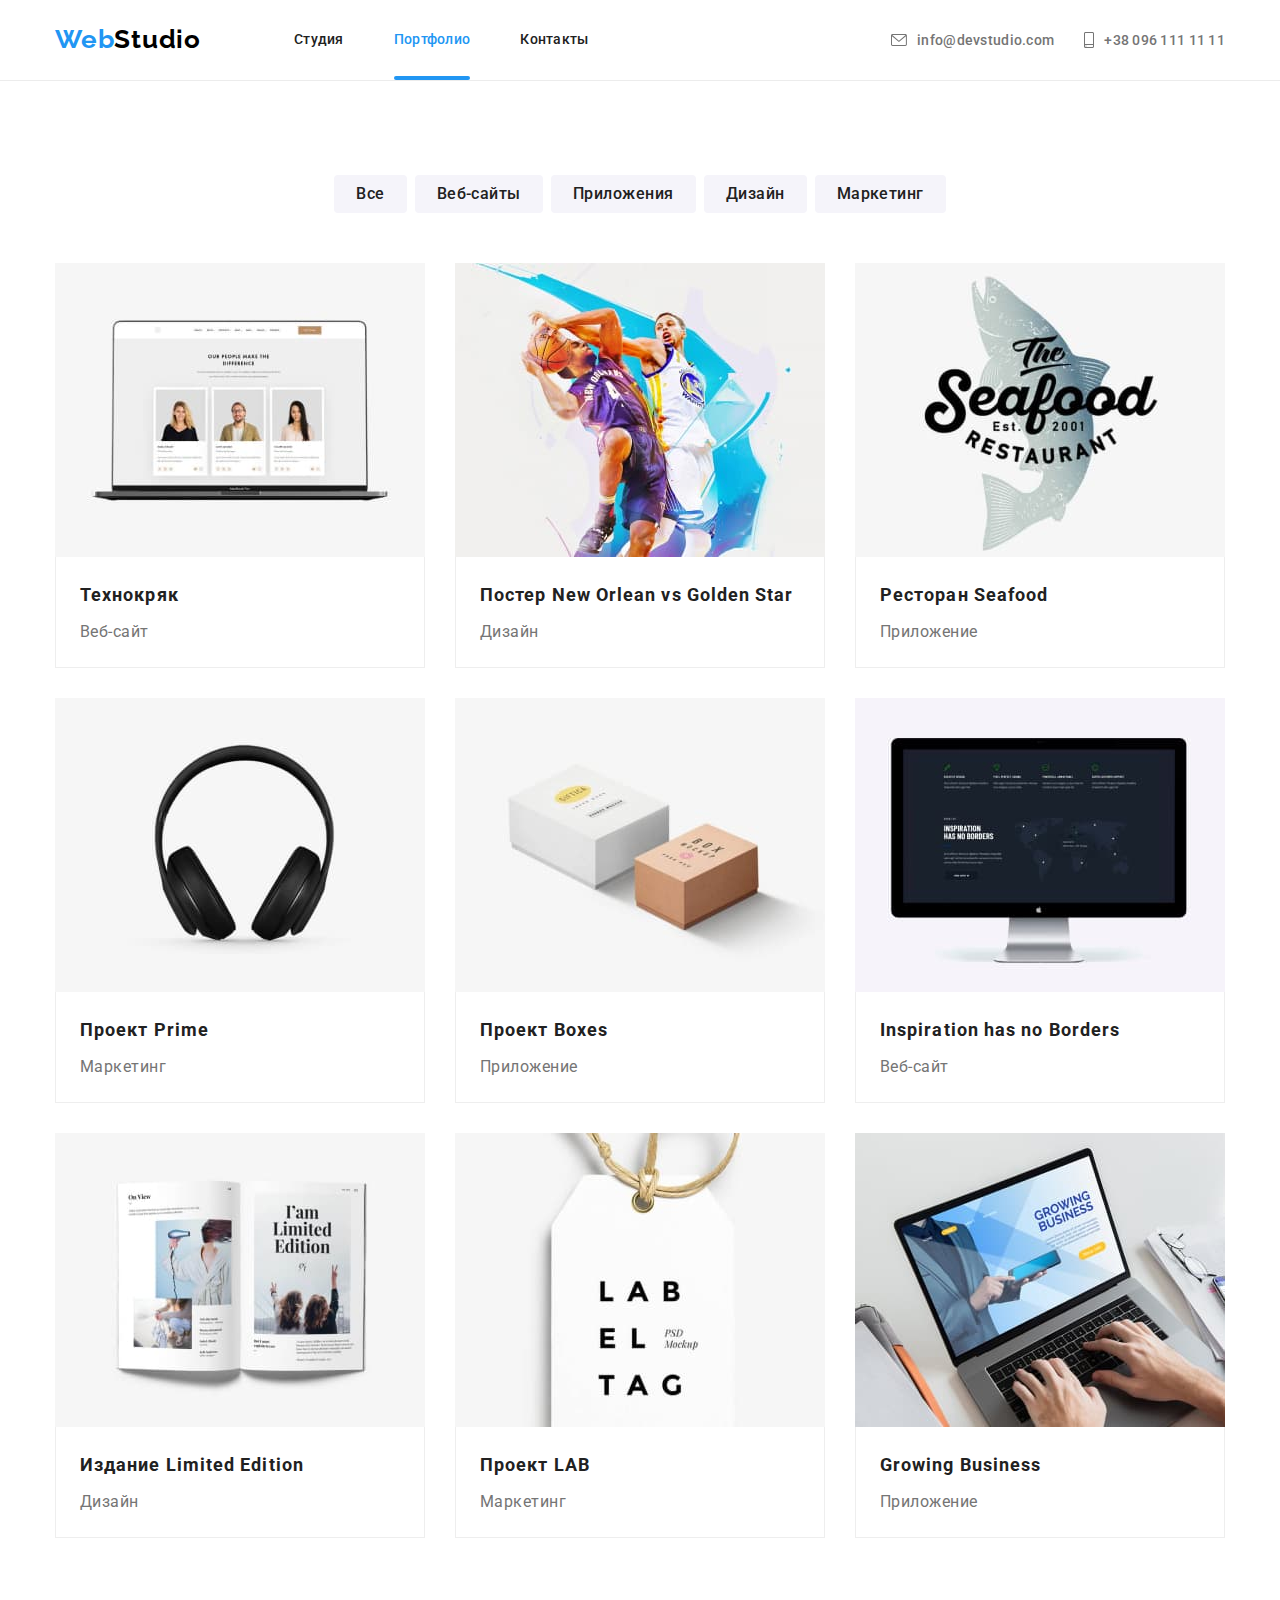
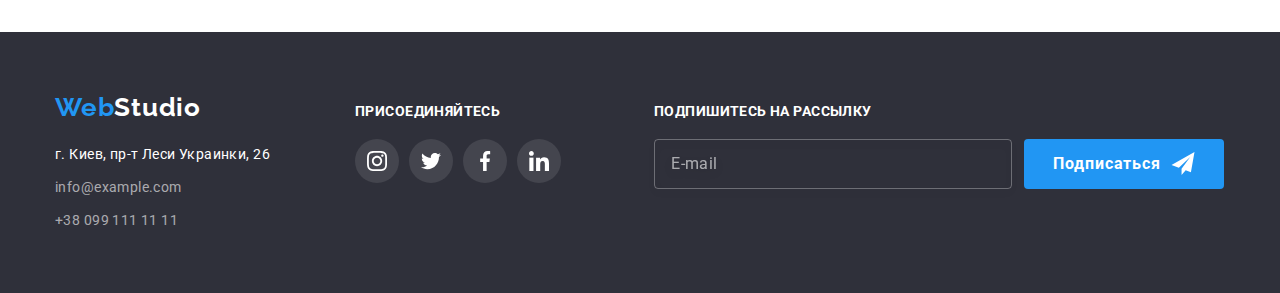
==== commit 61c2501e: "fix images bug" ====
--- a/portfolio.html
+++ b/portfolio.html
@@ -153,8 +153,7 @@
                       class="card__photo"
                       src="./images/tehnokryak_450x294.jpg"
                       alt="фото tehnokryak"
-                      width="100%"
-                      height="100%"
+                      width="450"
                     />
                   </picture>
 
@@ -209,8 +208,7 @@
                       class="card__photo"
                       src="./images/poster-neworlean-vs-goldenstar_450x294.jpg"
                       alt="фото tehnokryak"
-                      width="100%"
-                      height="100%"
+                      width="450"
                     />
                   </picture>
                   <div class="card__overlay">
@@ -264,8 +262,7 @@
                       class="card__photo"
                       src="./images/restoran-seafood_450x294.jpg"
                       alt="фото tehnokryak"
-                      width="100%"
-                      height="100%"
+                      width="450"
                     />
                   </picture>
                   <div class="card__overlay">
@@ -319,8 +316,7 @@
                       class="card__photo"
                       src="./images/proekt-prime_450x294.jpg"
                       alt="фото tehnokryak"
-                      width="100%"
-                      height="100%"
+                      width="450"
                     />
                   </picture>
                   <div class="card__overlay">
@@ -374,8 +370,7 @@
                       class="card__photo"
                       src="./images/proekt-boxes_450x294.jpg"
                       alt="фото tehnokryak"
-                      width="100%"
-                      height="100%"
+                      width="450"
                     />
                   </picture>
                   <div class="card__overlay">
@@ -429,8 +424,7 @@
                       class="card__photo"
                       src="./images/inspiration-has-no-borders_450x294.jpg"
                       alt="фото tehnokryak"
-                      width="100%"
-                      height="100%"
+                      width="450"
                     />
                   </picture>
                   <div class="card__overlay">
@@ -484,8 +478,7 @@
                       class="card__photo"
                       src="./images/izdanie-limited-edition_450x294.jpg"
                       alt="фото tehnokryak"
-                      width="100%"
-                      height="100%"
+                      width="450"
                     />
                   </picture>
                   <div class="card__overlay">
@@ -540,8 +533,7 @@
                       class="card__photo"
                       src="./images/proekt-lab_450x294.jpg"
                       alt="фото tehnokryak"
-                      width="100%"
-                      height="100%"
+                      width="450"
                     />
                   </picture>
                   <div class="card__overlay">
@@ -595,8 +587,7 @@
                       class="card__photo"
                       src="./images/growing-business_450x294.jpg"
                       alt="фото tehnokryak"
-                      width="100%"
-                      height="100%"
+                      width="450"
                     />
                   </picture>
                   <div class="card__overlay">
--- a/css/main.min.css
+++ b/css/main.min.css
@@ -1,2 +1,2 @@
-:root{--accent-color: #2196f3;--current-bg-color: #2196f3;--current-txt-color: #fff;--main-txt-color: #212121;--secondary-txt-color: #757575;--third-txt-color: rgba(255, 255, 255, 0.6);--main-bg-color: #fff;--secondary-bg-color: #2f303a;--third-bg-color: #f5f4fa;--main-font-name: 'Roboto';--main-font-family: sans-serif;--secondary-font-name: 'Raleway';--secondary-font-family: sans-serif;--delay: 250ms;--time-function: cubic-bezier(0.4, 0, 0.2, 1)}.visually-hidden{position:absolute;width:1px;height:1px;margin:-1px;border:0;padding:0;white-space:nowrap;-webkit-clip-path:inset(100%);clip-path:inset(100%);clip:rect(0 0 0 0);overflow:hidden}body{font-family:var(--main-font-name),var(--main-font-family);font-style:normal;letter-spacing:0.03em;color:var(--main-txt-color);background-color:var(--main-bg-color)}img{display:block;max-height:100%}*:focus{outline-width:1px;outline-style:dotted;outline-color:var(--accent-color)}.section{padding:60px 0}@media screen and (min-width: 1200px){.section{padding:94px 0}}.container{min-width:320px;margin-left:auto;margin-right:auto;padding-left:15px;padding-right:15px}@media screen and (min-width: 480px){.container{max-width:480px}}@media screen and (min-width: 768px){.container{max-width:768px}}@media screen and (min-width: 1200px){.container{max-width:1200px}}.logo{font-family:var(--secondary-font-name),var(--secondary-font-family);font-weight:700;font-size:24px;line-height:1.167;letter-spacing:0.03em;color:var(--accent-color);text-decoration:none}@media screen and (min-width: 1200px){.logo{font-size:26px;line-height:1.192}}.logo__studio--black{color:#000}.logo__studio--white{color:#fff}.social-networks{display:-webkit-box;display:-ms-flexbox;display:flex;-webkit-box-pack:center;-ms-flex-pack:center;justify-content:center;margin:0;padding:0;list-style:none}.social-networks__item:not(:first-child){margin-left:10px}.social-networks__icon{fill:currentColor}.social-networks__link--join-offer,.social-networks__link--personal-cards{display:-webkit-box;display:-ms-flexbox;display:flex;-webkit-box-pack:center;-ms-flex-pack:center;justify-content:center;-webkit-box-align:center;-ms-flex-align:center;align-items:center;width:44px;height:44px;border:none;border-radius:50%}.page-header{border-bottom:1px solid #ececec}.page-header__container{display:-webkit-box;display:-ms-flexbox;display:flex;padding-top:0;padding-bottom:0;-webkit-box-align:center;-ms-flex-align:center;align-items:center}.page-header__logo{margin-top:24px;margin-bottom:25px}.navigation__menu{display:-webkit-box;display:-ms-flexbox;display:flex;-webkit-box-pack:justify;-ms-flex-pack:justify;justify-content:space-between;-webkit-box-align:center;-ms-flex-align:center;align-items:center;margin-left:93px;width:100%}@media screen and (max-width: 767px){.navigation__menu{display:none}}.navigation__list{display:-webkit-box;display:-ms-flexbox;display:flex;margin:0;padding:0;list-style:none}.navigation__item:not(:first-child){margin-left:50px}.navigation__link{display:block;font-weight:500;font-size:14px;line-height:1.14;letter-spacing:0.02em;color:var(--main-txt-color);text-decoration:none;-webkit-transition:color var(--delay) var(--time-function);transition:color var(--delay) var(--time-function)}.navigation__link:hover,.navigation__link:focus{color:var(--accent-color)}.navigation__link--current{position:relative;color:var(--accent-color)}.navigation__link--current::after{position:absolute;left:0;bottom:0;-webkit-transform:translateY(calc(100% + 28px));transform:translateY(calc(100% + 28px));display:block;width:100%;height:4px;content:'';background-color:var(--accent-color);border-radius:2px}.communication{display:-webkit-box;display:-ms-flexbox;display:flex;-webkit-box-orient:vertical;-webkit-box-direction:normal;-ms-flex-direction:column;flex-direction:column;padding:0;list-style:none}@media screen and (min-width: 768px){.communication{margin:0 0 0 auto}}@media screen and (min-width: 1200px){.communication{-webkit-box-orient:horizontal;-webkit-box-direction:normal;-ms-flex-direction:row;flex-direction:row}}@media screen and (min-width: 768px){.communication__item:not(:first-child){margin-top:10px}}@media screen and (min-width: 1200px){.communication__item:not(:first-child){margin-top:0;margin-left:30px}}.communication__link{display:-webkit-box;display:-ms-flexbox;display:flex;-webkit-box-align:center;-ms-flex-align:center;align-items:center;font-weight:500;font-size:12px;line-height:1.167;letter-spacing:0.02em;color:var(--secondary-txt-color);text-decoration:none;-webkit-transition:color var(--delay) var(--time-function);transition:color var(--delay) var(--time-function)}@media screen and (min-width: 1200px){.communication__link{font-size:14px;line-height:1.143}}.communication__link:hover,.communication__link:focus{color:var(--accent-color)}.communication__icon{margin-right:8px;fill:currentColor}@media screen and (min-width: 1200px){.communication__icon{margin-right:10px}}@media screen and (max-width: 1199px){.communication__icon--mail{width:14px;height:10px}}@media screen and (max-width: 1199px){.communication__icon--smartphone{width:10px;height:14px}}.page-footer{padding-top:60px;padding-bottom:60px;background-color:var(--secondary-bg-color)}.page-footer__container{display:-webkit-box;display:-ms-flexbox;display:flex;-webkit-box-orient:vertical;-webkit-box-direction:normal;-ms-flex-direction:column;flex-direction:column;-webkit-box-align:center;-ms-flex-align:center;align-items:center}@media screen and (min-width: 768px){.page-footer__container{-webkit-box-orient:horizontal;-webkit-box-direction:normal;-ms-flex-direction:row;flex-direction:row;-ms-flex-wrap:wrap;flex-wrap:wrap;-webkit-box-align:baseline;-ms-flex-align:baseline;align-items:baseline;-ms-flex-pack:distribute;justify-content:space-around}}@media screen and (min-width: 1200px){.page-footer__container{-ms-flex-wrap:wrap;flex-wrap:wrap;-webkit-box-pack:start;-ms-flex-pack:start;justify-content:start}}@media screen and (max-width: 1199px){.sign-container--mobile{margin-top:60px}}@media screen and (max-width: 767px){.join-offer--mobile{margin-top:60px}}.address-container{text-align:center}@media screen and (min-width: 1200px){.address-container{margin-right:85px;text-align:start}}.page-footer__logo{display:inline-block;margin-bottom:20px}.address{font-style:normal;font-weight:400;font-size:14px;line-height:1.714;letter-spacing:0.03em;text-align:center;color:var(--current-txt-color)}@media screen and (min-width: 1200px){.address{text-align:start}}.address__list{margin:0;padding:0;list-style:none}.address__item{margin-top:8px}@media screen and (min-width: 1200px){.address__item{margin-top:9px}}.address__link{font-weight:400;font-size:14px;line-height:1.714;letter-spacing:0.03em;color:var(--third-txt-color);text-decoration:none;-webkit-transition:color var(--delay) var(--time-function);transition:color var(--delay) var(--time-function)}.address__link:hover,.address__link:focus{color:var(--accent-color)}@media screen and (min-width: 1200px){.join-offer{margin-right:93px}}.join-offer__title{margin-top:0;margin-bottom:20px;font-weight:400;font-size:14px;line-height:1.143;letter-spacing:0.03em;text-align:center;text-transform:uppercase;color:var(--current-txt-color)}@media screen and (min-width: 1200px){.join-offer__title{text-align:start}}.social-networks__link--join-offer{color:var(--current-txt-color);background-color:rgba(255,255,255,0.1);-webkit-transition:background-color var(--delay) var(--time-function);transition:background-color var(--delay) var(--time-function)}.social-networks__link--join-offer:hover,.social-networks__link--join-offer:focus{background-color:var(--accent-color)}.social-networks__link--join-offer:focus{outline:none}@media screen and (max-width: 1199px){.sign-container{width:100%}}.sign-container__title{margin-top:0;margin-bottom:20px;font-weight:400;font-size:14px;line-height:1.143;letter-spacing:0.03em;text-align:center;text-transform:uppercase;color:var(--current-txt-color)}@media screen and (min-width: 1200px){.sign-container__title{text-align:start}}.sign-form{display:-webkit-box;display:-ms-flexbox;display:flex;-webkit-box-orient:vertical;-webkit-box-direction:normal;-ms-flex-direction:column;flex-direction:column;-webkit-box-align:center;-ms-flex-align:center;align-items:center}@media screen and (min-width: 1200px){.sign-form{-webkit-box-orient:horizontal;-webkit-box-direction:normal;-ms-flex-direction:row;flex-direction:row;-webkit-box-pack:justify;-ms-flex-pack:justify;justify-content:space-between}}.sign-form__email{padding-left:16px;padding-right:16px;width:100%;height:50px;font-weight:400;font-size:16px;line-height:1.25;letter-spacing:0.03em;color:var(--current-txt-color);background-color:transparent;border:1px solid rgba(255,255,255,0.3);-webkit-filter:drop-shadow(0px 4px 4px rgba(0,0,0,0.15));filter:drop-shadow(0px 4px 4px rgba(0,0,0,0.15));border-radius:4px;-webkit-transition:border-color var(--delay) var(--time-function);transition:border-color var(--delay) var(--time-function)}@media screen and (min-width: 480px){.sign-form__email{width:450px}}@media screen and (min-width: 1200px){.sign-form__email{width:358px}}.sign-form__email::-webkit-input-placeholder{color:var(--third-txt-color)}.sign-form__email:-ms-input-placeholder{color:var(--third-txt-color)}.sign-form__email::-ms-input-placeholder{color:var(--third-txt-color)}.sign-form__email::placeholder{color:var(--third-txt-color)}.sign-form__email:hover{border-color:var(--accent-color)}.sign-button{display:-webkit-box;display:-ms-flexbox;display:flex;-webkit-box-pack:center;-ms-flex-pack:center;justify-content:center;-webkit-box-align:center;-ms-flex-align:center;align-items:center;margin-top:20px;padding:0;width:200px;height:50px;font-weight:700;font-size:16px;line-height:1.875px;letter-spacing:0.06em;color:var(--current-txt-color);background-color:var(--current-bg-color);border:none;border-radius:4px;cursor:pointer;-webkit-transition:-webkit-box-shadow var(--delay) var(--time-function);transition:-webkit-box-shadow var(--delay) var(--time-function);transition:box-shadow var(--delay) var(--time-function);transition:box-shadow var(--delay) var(--time-function), -webkit-box-shadow var(--delay) var(--time-function)}@media screen and (min-width: 1200px){.sign-button{margin-top:0;margin-left:12px}}.sign-button:hover{-webkit-box-shadow:0px 4px 4px rgba(0,0,0,0.15);box-shadow:0px 4px 4px rgba(0,0,0,0.15)}.sign-button__icon{margin-left:10px;fill:currentcolor}.section-hero{padding:0px}.section-hero__thumb{width:100%;height:100%;margin-left:auto;margin-right:auto;padding:118px 0;background-color:#c4c4c4;background-image:-webkit-gradient(linear, left top, right top, from(rgba(47,48,58,0.4)), to(rgba(47,48,58,0.4))),url("../images/img-bg-hero-480x400.jpg");background-image:linear-gradient(to right, rgba(47,48,58,0.4), rgba(47,48,58,0.4)),url("../images/img-bg-hero-480x400.jpg");background-size:cover;background-position:center;background-repeat:no-repeat}@media screen and (max-width: 386px){.section-hero__thumb{padding:97px 0}}@media screen and (max-width: 347px){.section-hero__thumb{padding:76px 0}}@media (min-device-pixel-ratio: 2), (-webkit-min-device-pixel-ratio: 2), (min-resolution: 192dpi), (min-resolution: 2dppx){.section-hero__thumb{background-image:-webkit-gradient(linear, left top, right top, from(rgba(47,48,58,0.4)), to(rgba(47,48,58,0.4))),url("../images/img-bg-hero-480x400@2x.jpg");background-image:linear-gradient(to right, rgba(47,48,58,0.4), rgba(47,48,58,0.4)),url("../images/img-bg-hero-480x400@2x.jpg")}}@media screen and (min-width: 480px){.section-hero__thumb{background-image:-webkit-gradient(linear, left top, right top, from(rgba(47,48,58,0.4)), to(rgba(47,48,58,0.4))),url("../images/img-bg-hero-768x400.jpg");background-image:linear-gradient(to right, rgba(47,48,58,0.4), rgba(47,48,58,0.4)),url("../images/img-bg-hero-768x400.jpg")}}@media screen and (min-width: 480px) and (min-device-pixel-ratio: 2), screen and (min-width: 480px) and (-webkit-min-device-pixel-ratio: 2), screen and (min-width: 480px) and (min-resolution: 192dpi), screen and (min-width: 480px) and (min-resolution: 2dppx){.section-hero__thumb{background-image:-webkit-gradient(linear, left top, right top, from(rgba(47,48,58,0.4)), to(rgba(47,48,58,0.4))),url("../images/img-bg-hero-768x400@2x.jpg");background-image:linear-gradient(to right, rgba(47,48,58,0.4), rgba(47,48,58,0.4)),url("../images/img-bg-hero-768x400@2x.jpg")}}@media screen and (min-width: 768px){.section-hero__thumb{background-image:-webkit-gradient(linear, left top, right top, from(rgba(47,48,58,0.4)), to(rgba(47,48,58,0.4))),url("../images/img-bg-hero-1600x600.jpg");background-image:linear-gradient(to right, rgba(47,48,58,0.4), rgba(47,48,58,0.4)),url("../images/img-bg-hero-1600x600.jpg")}}@media screen and (min-width: 768px) and (min-device-pixel-ratio: 2), screen and (min-width: 768px) and (-webkit-min-device-pixel-ratio: 2), screen and (min-width: 768px) and (min-resolution: 192dpi), screen and (min-width: 768px) and (min-resolution: 2dppx){.section-hero__thumb{background-image:-webkit-gradient(linear, left top, right top, from(rgba(47,48,58,0.4)), to(rgba(47,48,58,0.4))),url("../images/img-bg-hero-1600x600@2x.jpg");background-image:linear-gradient(to right, rgba(47,48,58,0.4), rgba(47,48,58,0.4)),url("../images/img-bg-hero-1600x600@2x.jpg")}}@media screen and (min-width: 1200px){.section-hero__thumb{padding:200px 0;max-width:1600px;background-size:cover}}.section-hero__title{margin-top:0;margin-bottom:30px;font-weight:900;font-size:26px;line-height:1.615;letter-spacing:0.06em;color:var(--current-txt-color);text-align:center;text-transform:uppercase}@media screen and (min-width: 1200px){.section-hero__title{font-size:44px;line-height:1.364}}.section-hero__button{display:block;margin-left:auto;margin-right:auto;padding:10px 32px;font-weight:700;font-size:16px;line-height:1.875;letter-spacing:0.06em;color:var(--current-txt-color);text-align:center;background-color:var(--current-bg-color);border:none;border-radius:4px;-webkit-box-sizing:border-box;box-sizing:border-box;cursor:pointer;-webkit-transition:-webkit-box-shadow var(--delay) var(--time-function);transition:-webkit-box-shadow var(--delay) var(--time-function);transition:box-shadow var(--delay) var(--time-function);transition:box-shadow var(--delay) var(--time-function), -webkit-box-shadow var(--delay) var(--time-function)}.section-hero__button:hover,.section-hero__button:focus{-webkit-box-shadow:0px 4px 4px rgba(0,0,0,0.15);box-shadow:0px 4px 4px rgba(0,0,0,0.15)}@media screen and (min-width: 1200px){.section-advantages{padding-bottom:0}}.advantage{margin:0;padding:0;list-style:none}@media screen and (min-width: 768px){.advantage{display:-webkit-box;display:-ms-flexbox;display:flex;-ms-flex-wrap:wrap;flex-wrap:wrap;margin-top:calc(-1 * 30px);margin-left:calc(-1 * 30px)}}.advantage__item{width:100%}.advantage__item:not(:first-child){margin-top:30px}@media screen and (min-width: 768px){.advantage__item{margin-top:30px;margin-left:30px;width:354px}}@media screen and (min-width: 1200px){.advantage__item{width:270px}}.advantage__container{display:-webkit-box;display:-ms-flexbox;display:flex;-webkit-box-pack:center;-ms-flex-pack:center;justify-content:center;-webkit-box-align:center;-ms-flex-align:center;align-items:center;margin-bottom:30px;height:120px;width:100%;background-color:var(--third-bg-color);border-radius:4px;border:none}@media screen and (min-width: 768px){.advantage__container{width:354px}}@media screen and (min-width: 1200px){.advantage__container{width:270px}}.advantage__title{margin-top:0;margin-bottom:10px;font-weight:700;font-size:14px;line-height:1.143;letter-spacing:0.03em;text-transform:uppercase}@media screen and (max-width: 480px){.advantage__title{text-align:center}}.advantage__description{margin-top:0;margin-bottom:0;font-weight:400;font-size:14px;line-height:1.714;letter-spacing:0.03em;color:var(--secondary-txt-color)}@media screen and (max-width: 1199px){.section-case{display:none}}.section-case__title{margin-top:0;margin-bottom:50px;font-weight:700;font-size:36px;line-height:1.167;letter-spacing:0.03em;text-align:center}.section-case__list{display:-webkit-box;display:-ms-flexbox;display:flex;-webkit-box-pack:justify;-ms-flex-pack:justify;justify-content:space-between;margin:0;padding:0;list-style:none}.section-case__item{position:relative}.section-case__description{position:absolute;left:0;bottom:0;display:inline-block;margin:0;padding-top:27px;padding-bottom:27px;width:100%;font-weight:700;font-size:14px;line-height:1.143;letter-spacing:0.03em;text-transform:uppercase;text-align:center;color:var(--current-txt-color);background:rgba(47,48,58,0.8)}.section-team{background-color:var(--third-bg-color)}.section-team__title{margin-top:0;margin-bottom:30px;font-weight:700;font-size:28px;line-height:1.179;letter-spacing:0.03em;text-align:center}@media screen and (min-width: 1200px){.section-team__title{margin-bottom:50px;font-size:36px;line-height:1.167}}.personal-cards{--person-set-gap: 30px;margin:0;padding:0;list-style:none}@media screen and (min-width: 768px){.personal-cards{display:-webkit-box;display:-ms-flexbox;display:flex;-ms-flex-wrap:wrap;flex-wrap:wrap;margin-top:calc(-1 * var(--person-set-gap));margin-left:calc(-1 * var(--person-set-gap))}}.personal-cards__item{background-color:#fff;border-radius:0px 0px 4px 4px;-webkit-box-shadow:0px 1px 3px rgba(0,0,0,0.12),0px 1px 1px rgba(0,0,0,0.14),0px 2px 1px rgba(0,0,0,0.2);box-shadow:0px 1px 3px rgba(0,0,0,0.12),0px 1px 1px rgba(0,0,0,0.14),0px 2px 1px rgba(0,0,0,0.2)}.personal-cards__item:not(:first-child){margin-top:var(--person-set-gap)}@media screen and (min-width: 768px){.personal-cards__item{-ms-flex-preferred-size:calc((100% - 2 * var(--person-set-gap)) / 2);flex-basis:calc((100% - 2 * var(--person-set-gap)) / 2);margin-top:var(--person-set-gap);margin-left:var(--person-set-gap)}}@media screen and (min-width: 1200px){.personal-cards__item{-ms-flex-preferred-size:calc((100% - 4 * var(--person-set-gap)) / 4);flex-basis:calc((100% - 4 * var(--person-set-gap)) / 4)}}@media screen and (min-width: 768px){.personal-cards__thumb{height:374px}}@media screen and (min-width: 1200px){.personal-cards__thumb{height:260px}}.personal-cards__photo{-o-object-fit:cover;object-fit:cover}.personal-cards__info{padding:30px 6px 24px 6px}@media screen and (min-width: 1200){.personal-cards__info{padding:30px 6px}}.personal-cards__name{margin-top:0;margin-bottom:10px;font-weight:500;font-size:16px;line-height:1.19;text-align:center}.personal-cards__position{margin-top:0;margin-bottom:16px;font-weight:400;font-size:16px;line-height:1.19;color:var(--secondary-txt-color);text-align:center}.social-networks__link--personal-cards{color:#afb1b8;background-color:transparent;-webkit-transition:background-color var(--delay) var(--time-function),color var(--delay) var(--time-function);transition:background-color var(--delay) var(--time-function),color var(--delay) var(--time-function)}.social-networks__link--personal-cards:hover,.social-networks__link--personal-cards:focus{color:var(--current-txt-color);background-color:var(--accent-color)}.social-networks__link--personal-cards:focus{outline:none}.clients__title{margin-top:0;margin-bottom:30px;font-weight:700;font-size:28px;line-height:1.179;letter-spacing:0.03em;text-align:center}@media screen and (min-width: 1200px){.clients__title{margin-bottom:50px;font-size:36px;line-height:1.167}}.clients{--clients-gap: 30px;display:-webkit-box;display:-ms-flexbox;display:flex;-ms-flex-wrap:wrap;flex-wrap:wrap;margin-bottom:0;padding:0;margin-top:calc(-1 * var(--clients-gap));margin-left:calc(-1 * var(--clients-gap));list-style:none}.clients__item{display:-webkit-box;display:-ms-flexbox;display:flex;margin-top:var(--clients-gap);margin-left:var(--clients-gap);-ms-flex-preferred-size:calc((100% - 2 * var(--clients-gap)) / 2);flex-basis:calc((100% - 2 * var(--clients-gap)) / 2);height:90px}@media screen and (min-width: 768px){.clients__item{-ms-flex-preferred-size:calc((100% - 2 * var(--clients-gap)) / 2);flex-basis:calc((100% - 2 * var(--clients-gap)) / 2)}}@media screen and (min-width: 1200px){.clients__item{-ms-flex-preferred-size:calc((100% - 6 * var(--clients-gap)) / 6);flex-basis:calc((100% - 6 * var(--clients-gap)) / 6)}}.clients__link{display:-webkit-box;display:-ms-flexbox;display:flex;-webkit-box-pack:center;-ms-flex-pack:center;justify-content:center;-webkit-box-align:center;-ms-flex-align:center;align-items:center;width:100%;height:100%;color:#afb1b8;background-color:transparent;border-radius:4px;border:1px solid #afb1b8;-webkit-transition:color var(--delay) var(--time-function),border-color var(--delay) var(--time-function);transition:color var(--delay) var(--time-function),border-color var(--delay) var(--time-function)}.clients__link:hover,.clients__link:focus{color:var(--accent-color);border-color:var(--accent-color)}.clients__link:focus{outline:none}.clients__icon{fill:currentColor}.section-portfolio__button-list{display:-webkit-box;display:-ms-flexbox;display:flex;-webkit-box-pack:left;-ms-flex-pack:left;justify-content:left;-ms-flex-wrap:wrap;flex-wrap:wrap;margin-top:-15px;margin-bottom:40px;padding-left:0;list-style:none}@media screen and (min-width: 768px){.section-portfolio__button-list{-webkit-box-pack:center;-ms-flex-pack:center;justify-content:center;margin-top:0;margin-bottom:30px}}@media screen and (min-width: 1200px){.section-portfolio__button-list{margin-bottom:50px}}.section-portfolio__button-item:not(:last-child){margin-right:8px}@media screen and (max-width: 767px){.section-portfolio__button-item{margin-top:15px}}.section-portfolio__button{padding:6px 22px;font-weight:500;font-size:16px;line-height:1.625;letter-spacing:0.03em;color:var(--main-txt-color);text-align:center;background-color:var(--third-bg-color);border-style:none;border-radius:4px;-webkit-box-shadow:none;box-shadow:none;cursor:pointer;-webkit-transition:background-color var(--delay) var(--time-function),color var(--delay) var(--time-function),-webkit-box-shadow var(--delay) var(--time-function);transition:background-color var(--delay) var(--time-function),color var(--delay) var(--time-function),-webkit-box-shadow var(--delay) var(--time-function);transition:background-color var(--delay) var(--time-function),color var(--delay) var(--time-function),box-shadow var(--delay) var(--time-function);transition:background-color var(--delay) var(--time-function),color var(--delay) var(--time-function),box-shadow var(--delay) var(--time-function),-webkit-box-shadow var(--delay) var(--time-function)}.section-portfolio__button:hover,.section-portfolio__button:focus{color:var(--current-txt-color);background-color:var(--current-bg-color);-webkit-box-shadow:0px 3px 1px rgba(0,0,0,0.1),0px 1px 2px rgba(0,0,0,0.08),0px 2px 2px rgba(0,0,0,0.12);box-shadow:0px 3px 1px rgba(0,0,0,0.1),0px 1px 2px rgba(0,0,0,0.08),0px 2px 2px rgba(0,0,0,0.12)}.section-portfolio__work-list{--card-set-gap: 30px;margin:0;padding:0;list-style:none}@media screen and (min-width: 768px){.section-portfolio__work-list{display:-webkit-box;display:-ms-flexbox;display:flex;-ms-flex-wrap:wrap;flex-wrap:wrap;margin-top:calc(-1 * var(--card-set-gap));margin-left:calc(-1 * var(--card-set-gap))}}.card{background-color:#fff}.card:not(:first-child){margin-top:var(--card-set-gap)}@media screen and (min-width: 768px){.card{-ms-flex-preferred-size:calc((100% - 2 * var(--card-set-gap)) / 2);flex-basis:calc((100% - 2 * var(--card-set-gap)) / 2);margin-top:var(--card-set-gap);margin-left:var(--card-set-gap)}}@media screen and (min-width: 1200px){.card{-ms-flex-preferred-size:calc((100% - 3 * var(--card-set-gap)) / 3);flex-basis:calc((100% - 3 * var(--card-set-gap)) / 3)}}.card__link{display:block;text-decoration:none;outline:none;-webkit-transition:-webkit-box-shadow var(--delay) var(--time-function);transition:-webkit-box-shadow var(--delay) var(--time-function);transition:box-shadow var(--delay) var(--time-function);transition:box-shadow var(--delay) var(--time-function), -webkit-box-shadow var(--delay) var(--time-function)}.card__link:hover,.card__link:focus{-webkit-box-shadow:0px 1px 1px rgba(0,0,0,0.12),0px 4px 4px rgba(0,0,0,0.06),1px 4px 6px rgba(0,0,0,0.16);box-shadow:0px 1px 1px rgba(0,0,0,0.12),0px 4px 4px rgba(0,0,0,0.06),1px 4px 6px rgba(0,0,0,0.16)}.card__thumb{position:relative;overflow:hidden;max-height:294px}.card__photo{max-width:480px;-o-object-fit:cover;object-fit:cover}@media screen and (min-width: 768px){.card__photo{max-width:354px}}@media screen and (min-width: 1200px){.card__photo{max-width:370px}}.card__overlay{position:absolute;top:0;left:0;-webkit-transform:translateY(100%);transform:translateY(100%);-webkit-transition:-webkit-transform var(--delay) var(--time-function);transition:-webkit-transform var(--delay) var(--time-function);transition:transform var(--delay) var(--time-function);transition:transform var(--delay) var(--time-function), -webkit-transform var(--delay) var(--time-function);display:-webkit-box;display:-ms-flexbox;display:flex;-webkit-box-align:center;-ms-flex-align:center;align-items:center;width:100%;height:100%;padding:24px 24px;background-color:var(--current-bg-color);opacity:0.9}.card__link:hover .card__overlay,.card__link:focus .card__overlay{-webkit-transform:translateY(0);transform:translateY(0)}.card__describe{margin:0;font-weight:400;font-size:18px;line-height:1.556;letter-spacing:0.03em;color:var(--current-txt-color)}.card__link{display:-webkit-box;display:-ms-flexbox;display:flex;-webkit-box-orient:vertical;-webkit-box-direction:normal;-ms-flex-direction:column;flex-direction:column;height:100%}.card__info-container{-webkit-box-flex:1;-ms-flex-positive:1;flex-grow:1;padding:20px 24px;border:1px solid #eee;border-top:none}.card__title{margin-top:0;margin-bottom:4px;font-weight:700;font-size:18px;line-height:2;letter-spacing:0.06em;color:var(--main-txt-color)}.card__type{margin:0;font-weight:400;font-size:16px;line-height:1.875;letter-spacing:0.03em;color:var(--secondary-txt-color)}.backdrop{position:fixed;top:0;left:0;width:100vw;height:100vh;background-color:rgba(0,0,0,0.2);opacity:1;-webkit-transition:opacity var(--delay) var(--time-function);transition:opacity var(--delay) var(--time-function)}.backdrop.is-hidden{visibility:hidden;opacity:0;pointer-events:none}.modal{position:absolute;top:50%;left:50%;-webkit-transform:translate(-50%, -50%) scale(1);transform:translate(-50%, -50%) scale(1);width:calc(100% - 30px);padding:40px;background-color:var(--main-bg-color);-webkit-box-shadow:0px 1px 3px rgba(0,0,0,0.12),0px 1px 1px rgba(0,0,0,0.14),0px 2px 1px rgba(0,0,0,0.2);box-shadow:0px 1px 3px rgba(0,0,0,0.12),0px 1px 1px rgba(0,0,0,0.14),0px 2px 1px rgba(0,0,0,0.2);border-radius:4px;-webkit-transition:-webkit-transform var(--delay) var(--time-function);transition:-webkit-transform var(--delay) var(--time-function);transition:transform var(--delay) var(--time-function);transition:transform var(--delay) var(--time-function), -webkit-transform var(--delay) var(--time-function)}@media screen and (min-width: 480px){.modal{width:450px}}@media screen and (min-width: 1200px){.modal{width:528px}}.backdrop.is-hidden .modal{-webkit-transform:translate(-50%, -50%) scale(0.8);transform:translate(-50%, -50%) scale(0.8)}.close-button{position:absolute;top:0;right:0;-webkit-transform:translate(-8px, 8px);transform:translate(-8px, 8px);display:-webkit-box;display:-ms-flexbox;display:flex;-webkit-box-pack:center;-ms-flex-pack:center;justify-content:center;-webkit-box-align:center;-ms-flex-align:center;align-items:center;padding:0;width:30px;height:30px;color:#000;background-color:transparent;border:1px solid rgba(0,0,0,0.1);border-radius:50%;-webkit-transition:color var(--delay) var(--time-function);transition:color var(--delay) var(--time-function)}.close-button:hover,.close-button:focus{color:var(--accent-color)}.close-button__icon{fill:currentColor}.modal__title{margin-top:0;margin-bottom:12px;font-weight:700;font-size:20px;line-height:1.5;text-align:center;letter-spacing:0.03em}@media screen and (min-width: 1200px){.modal__title{line-height:1.15}}.submit-button{display:block;margin:30px auto 0;padding:0;width:200px;height:50px;font-weight:700;font-size:16px;line-height:1.875;letter-spacing:0.06em;color:var(--current-txt-color);background-color:var(--current-bg-color);border:none;border-radius:4px;-webkit-box-shadow:none;box-shadow:none;-webkit-transition:background-color var(--delay) var(--time-function),-webkit-box-shadow var(--delay) var(--time-function);transition:background-color var(--delay) var(--time-function),-webkit-box-shadow var(--delay) var(--time-function);transition:background-color var(--delay) var(--time-function),box-shadow var(--delay) var(--time-function);transition:background-color var(--delay) var(--time-function),box-shadow var(--delay) var(--time-function),-webkit-box-shadow var(--delay) var(--time-function)}.submit-button:hover,.submit-button:focus{background-color:#188ce8;-webkit-box-shadow:0px 4px 4px rgba(0,0,0,0.15);box-shadow:0px 4px 4px rgba(0,0,0,0.15)}.modal-form__label{display:block;margin-bottom:4px;font-weight:400;font-size:12px;line-height:1.167;letter-spacing:0.01em;color:var(--secondary-txt-color)}.modal-form__container{position:relative;margin-bottom:10px}.modal-form__input{padding:12px 16px 12px 42px;width:100%;height:40px;font-weight:400;font-size:14px;line-height:1.714;letter-spacing:0.03em;color:var(--secondary-txt-color);border:1px solid rgba(33,33,33,0.2);border-radius:4px;-webkit-transition:color var(--delay) var(--time-function),border-color var(--delay) var(--time-function);transition:color var(--delay) var(--time-function),border-color var(--delay) var(--time-function)}.modal-form__container:hover .modal-form__input,.modal-form__container:focus-within .modal-form__input{border-color:var(--accent-color)}.modal-form__icon{position:absolute;top:50%;left:12px;-webkit-transform:translateY(-50%);transform:translateY(-50%);-webkit-transition:fill var(--delay) var(--time-function);transition:fill var(--delay) var(--time-function)}.modal-form__container:hover .modal-form__icon,.modal-form__container:focus-within .modal-form__icon{fill:var(--accent-color)}.modal-form__textarea{display:block;padding:12px 16px;width:100%;height:120px;resize:none;font-weight:400;font-size:14px;line-height:1.714;letter-spacing:0.03em;color:var(--secondary-txt-color);border:1px solid rgba(33,33,33,0.2);border-radius:4px;-webkit-transition:color var(--delay) var(--time-function),border-color var(--delay) var(--time-function);transition:color var(--delay) var(--time-function),border-color var(--delay) var(--time-function)}.modal-form__textarea::-webkit-input-placeholder{font-weight:400;font-size:12px;line-height:1.167;letter-spacing:0.01em;color:rgba(117,117,117,0.5)}.modal-form__textarea:-ms-input-placeholder{font-weight:400;font-size:12px;line-height:1.167;letter-spacing:0.01em;color:rgba(117,117,117,0.5)}.modal-form__textarea::-ms-input-placeholder{font-weight:400;font-size:12px;line-height:1.167;letter-spacing:0.01em;color:rgba(117,117,117,0.5)}.modal-form__textarea::placeholder{font-weight:400;font-size:12px;line-height:1.167;letter-spacing:0.01em;color:rgba(117,117,117,0.5)}.modal-form__container:hover .modal-form__textarea,.modal-form__container:focus-within .modal-form__textarea{border-color:var(--accent-color)}.modal-form__checkbox-label{display:-webkit-box;display:-ms-flexbox;display:flex;-webkit-box-pack:center;-ms-flex-pack:center;justify-content:center;-webkit-box-align:center;-ms-flex-align:center;align-items:center;-moz-user-select:none;-ms-user-select:none;-o-user-select:none;-webkit-user-select:none;user-select:none;margin-top:20px;font-weight:400;font-size:12px;line-height:1.167;letter-spacing:0.03em;color:var(--secondary-txt-color);text-align:center}@media screen and (mai-width: 1200px){.modal-form__checkbox-label{font-size:14px;line-height:1.714}}.modal-form__checkbox-link{color:var(--accent-color);-webkit-text-decoration-line:underline;text-decoration-line:underline}.modal-form__checkbox-icon{margin-right:8px;min-width:16px;height:15px;fill:var(--accent-color);background-color:transparent;border:2px solid black;border-radius:2px;-webkit-transition:border-color var(--delay) var(--time-function);transition:border-color var(--delay) var(--time-function);cursor:pointer}.modal-form__checkbox-input:checked+.modal-form__checkbox-icon{border:none}.modal-form__checkbox-icon:hover{border-color:var(--accent-color)}.modal-form__checkbox-input:focus+.modal-form__checkbox-icon{border-color:var(--accent-color);outline:0.5px dotted}.checkbox-icon__source{display:none}.modal-form__checkbox-input:checked+.modal-form__checkbox-icon .checkbox-icon__source{display:block}
+:root{--accent-color: #2196f3;--current-bg-color: #2196f3;--current-txt-color: #fff;--main-txt-color: #212121;--secondary-txt-color: #757575;--third-txt-color: rgba(255, 255, 255, 0.6);--main-bg-color: #fff;--secondary-bg-color: #2f303a;--third-bg-color: #f5f4fa;--main-font-name: 'Roboto';--main-font-family: sans-serif;--secondary-font-name: 'Raleway';--secondary-font-family: sans-serif;--delay: 250ms;--time-function: cubic-bezier(0.4, 0, 0.2, 1)}.visually-hidden{position:absolute;width:1px;height:1px;margin:-1px;border:0;padding:0;white-space:nowrap;-webkit-clip-path:inset(100%);clip-path:inset(100%);clip:rect(0 0 0 0);overflow:hidden}body{font-family:var(--main-font-name),var(--main-font-family);font-style:normal;letter-spacing:0.03em;color:var(--main-txt-color);background-color:var(--main-bg-color)}img{display:block;max-height:100%}*:focus{outline-width:1px;outline-style:dotted;outline-color:var(--accent-color)}.section{padding:60px 0}@media screen and (min-width: 1200px){.section{padding:94px 0}}.container{min-width:320px;margin-left:auto;margin-right:auto;padding-left:15px;padding-right:15px}@media screen and (min-width: 480px){.container{max-width:480px}}@media screen and (min-width: 768px){.container{max-width:768px}}@media screen and (min-width: 1200px){.container{max-width:1200px}}.logo{font-family:var(--secondary-font-name),var(--secondary-font-family);font-weight:700;font-size:24px;line-height:1.167;letter-spacing:0.03em;color:var(--accent-color);text-decoration:none}@media screen and (min-width: 1200px){.logo{font-size:26px;line-height:1.192}}.logo__studio--black{color:#000}.logo__studio--white{color:#fff}.social-networks{display:-webkit-box;display:-ms-flexbox;display:flex;-webkit-box-pack:center;-ms-flex-pack:center;justify-content:center;margin:0;padding:0;list-style:none}.social-networks__item:not(:first-child){margin-left:10px}.social-networks__icon{fill:currentColor}.social-networks__link--join-offer,.social-networks__link--personal-cards{display:-webkit-box;display:-ms-flexbox;display:flex;-webkit-box-pack:center;-ms-flex-pack:center;justify-content:center;-webkit-box-align:center;-ms-flex-align:center;align-items:center;width:44px;height:44px;border:none;border-radius:50%}.page-header{border-bottom:1px solid #ececec}.page-header__container{display:-webkit-box;display:-ms-flexbox;display:flex;padding-top:0;padding-bottom:0;-webkit-box-align:center;-ms-flex-align:center;align-items:center}.page-header__logo{margin-top:24px;margin-bottom:25px}.navigation__menu{display:-webkit-box;display:-ms-flexbox;display:flex;-webkit-box-pack:justify;-ms-flex-pack:justify;justify-content:space-between;-webkit-box-align:center;-ms-flex-align:center;align-items:center;margin-left:93px;width:100%}@media screen and (max-width: 767px){.navigation__menu{display:none}}.navigation__list{display:-webkit-box;display:-ms-flexbox;display:flex;margin:0;padding:0;list-style:none}.navigation__item:not(:first-child){margin-left:50px}.navigation__link{display:block;font-weight:500;font-size:14px;line-height:1.14;letter-spacing:0.02em;color:var(--main-txt-color);text-decoration:none;-webkit-transition:color var(--delay) var(--time-function);transition:color var(--delay) var(--time-function)}.navigation__link:hover,.navigation__link:focus{color:var(--accent-color)}.navigation__link--current{position:relative;color:var(--accent-color)}.navigation__link--current::after{position:absolute;left:0;bottom:0;-webkit-transform:translateY(calc(100% + 28px));transform:translateY(calc(100% + 28px));display:block;width:100%;height:4px;content:'';background-color:var(--accent-color);border-radius:2px}.communication{display:-webkit-box;display:-ms-flexbox;display:flex;-webkit-box-orient:vertical;-webkit-box-direction:normal;-ms-flex-direction:column;flex-direction:column;padding:0;list-style:none}@media screen and (min-width: 768px){.communication{margin:0 0 0 auto}}@media screen and (min-width: 1200px){.communication{-webkit-box-orient:horizontal;-webkit-box-direction:normal;-ms-flex-direction:row;flex-direction:row}}@media screen and (min-width: 768px){.communication__item:not(:first-child){margin-top:10px}}@media screen and (min-width: 1200px){.communication__item:not(:first-child){margin-top:0;margin-left:30px}}.communication__link{display:-webkit-box;display:-ms-flexbox;display:flex;-webkit-box-align:center;-ms-flex-align:center;align-items:center;font-weight:500;font-size:12px;line-height:1.167;letter-spacing:0.02em;color:var(--secondary-txt-color);text-decoration:none;-webkit-transition:color var(--delay) var(--time-function);transition:color var(--delay) var(--time-function)}@media screen and (min-width: 1200px){.communication__link{font-size:14px;line-height:1.143}}.communication__link:hover,.communication__link:focus{color:var(--accent-color)}.communication__icon{margin-right:8px;fill:currentColor}@media screen and (min-width: 1200px){.communication__icon{margin-right:10px}}@media screen and (max-width: 1199px){.communication__icon--mail{width:14px;height:10px}}@media screen and (max-width: 1199px){.communication__icon--smartphone{width:10px;height:14px}}.page-footer{padding-top:60px;padding-bottom:60px;background-color:var(--secondary-bg-color)}.page-footer__container{display:-webkit-box;display:-ms-flexbox;display:flex;-webkit-box-orient:vertical;-webkit-box-direction:normal;-ms-flex-direction:column;flex-direction:column;-webkit-box-align:center;-ms-flex-align:center;align-items:center}@media screen and (min-width: 768px){.page-footer__container{-webkit-box-orient:horizontal;-webkit-box-direction:normal;-ms-flex-direction:row;flex-direction:row;-ms-flex-wrap:wrap;flex-wrap:wrap;-webkit-box-align:baseline;-ms-flex-align:baseline;align-items:baseline;-ms-flex-pack:distribute;justify-content:space-around}}@media screen and (min-width: 1200px){.page-footer__container{-ms-flex-wrap:wrap;flex-wrap:wrap;-webkit-box-pack:start;-ms-flex-pack:start;justify-content:start}}@media screen and (max-width: 1199px){.sign-container--mobile{margin-top:60px}}@media screen and (max-width: 767px){.join-offer--mobile{margin-top:60px}}.address-container{text-align:center}@media screen and (min-width: 1200px){.address-container{margin-right:85px;text-align:start}}.page-footer__logo{display:inline-block;margin-bottom:20px}.address{font-style:normal;font-weight:400;font-size:14px;line-height:1.714;letter-spacing:0.03em;text-align:center;color:var(--current-txt-color)}@media screen and (min-width: 1200px){.address{text-align:start}}.address__list{margin:0;padding:0;list-style:none}.address__item{margin-top:8px}@media screen and (min-width: 1200px){.address__item{margin-top:9px}}.address__link{font-weight:400;font-size:14px;line-height:1.714;letter-spacing:0.03em;color:var(--third-txt-color);text-decoration:none;-webkit-transition:color var(--delay) var(--time-function);transition:color var(--delay) var(--time-function)}.address__link:hover,.address__link:focus{color:var(--accent-color)}@media screen and (min-width: 1200px){.join-offer{margin-right:93px}}.join-offer__title{margin-top:0;margin-bottom:20px;font-weight:400;font-size:14px;line-height:1.143;letter-spacing:0.03em;text-align:center;text-transform:uppercase;color:var(--current-txt-color)}@media screen and (min-width: 1200px){.join-offer__title{text-align:start}}.social-networks__link--join-offer{color:var(--current-txt-color);background-color:rgba(255,255,255,0.1);-webkit-transition:background-color var(--delay) var(--time-function);transition:background-color var(--delay) var(--time-function)}.social-networks__link--join-offer:hover,.social-networks__link--join-offer:focus{background-color:var(--accent-color)}.social-networks__link--join-offer:focus{outline:none}@media screen and (max-width: 1199px){.sign-container{width:100%}}.sign-container__title{margin-top:0;margin-bottom:20px;font-weight:400;font-size:14px;line-height:1.143;letter-spacing:0.03em;text-align:center;text-transform:uppercase;color:var(--current-txt-color)}@media screen and (min-width: 1200px){.sign-container__title{text-align:start}}.sign-form{display:-webkit-box;display:-ms-flexbox;display:flex;-webkit-box-orient:vertical;-webkit-box-direction:normal;-ms-flex-direction:column;flex-direction:column;-webkit-box-align:center;-ms-flex-align:center;align-items:center}@media screen and (min-width: 1200px){.sign-form{-webkit-box-orient:horizontal;-webkit-box-direction:normal;-ms-flex-direction:row;flex-direction:row;-webkit-box-pack:justify;-ms-flex-pack:justify;justify-content:space-between}}.sign-form__email{padding-left:16px;padding-right:16px;width:100%;height:50px;font-weight:400;font-size:16px;line-height:1.25;letter-spacing:0.03em;color:var(--current-txt-color);background-color:transparent;border:1px solid rgba(255,255,255,0.3);-webkit-filter:drop-shadow(0px 4px 4px rgba(0,0,0,0.15));filter:drop-shadow(0px 4px 4px rgba(0,0,0,0.15));border-radius:4px;-webkit-transition:border-color var(--delay) var(--time-function);transition:border-color var(--delay) var(--time-function)}@media screen and (min-width: 480px){.sign-form__email{width:450px}}@media screen and (min-width: 1200px){.sign-form__email{width:358px}}.sign-form__email::-webkit-input-placeholder{color:var(--third-txt-color)}.sign-form__email:-ms-input-placeholder{color:var(--third-txt-color)}.sign-form__email::-ms-input-placeholder{color:var(--third-txt-color)}.sign-form__email::placeholder{color:var(--third-txt-color)}.sign-form__email:hover{border-color:var(--accent-color)}.sign-button{display:-webkit-box;display:-ms-flexbox;display:flex;-webkit-box-pack:center;-ms-flex-pack:center;justify-content:center;-webkit-box-align:center;-ms-flex-align:center;align-items:center;margin-top:20px;padding:0;width:200px;height:50px;font-weight:700;font-size:16px;line-height:1.875px;letter-spacing:0.06em;color:var(--current-txt-color);background-color:var(--current-bg-color);border:none;border-radius:4px;cursor:pointer;-webkit-transition:-webkit-box-shadow var(--delay) var(--time-function);transition:-webkit-box-shadow var(--delay) var(--time-function);transition:box-shadow var(--delay) var(--time-function);transition:box-shadow var(--delay) var(--time-function), -webkit-box-shadow var(--delay) var(--time-function)}@media screen and (min-width: 1200px){.sign-button{margin-top:0;margin-left:12px}}.sign-button:hover{-webkit-box-shadow:0px 4px 4px rgba(0,0,0,0.15);box-shadow:0px 4px 4px rgba(0,0,0,0.15)}.sign-button__icon{margin-left:10px;fill:currentcolor}.section-hero{padding:0px}.section-hero__thumb{width:100%;height:100%;margin-left:auto;margin-right:auto;padding:118px 0;background-color:#c4c4c4;background-image:-webkit-gradient(linear, left top, right top, from(rgba(47,48,58,0.4)), to(rgba(47,48,58,0.4))),url("../images/img-bg-hero-480x400.jpg");background-image:linear-gradient(to right, rgba(47,48,58,0.4), rgba(47,48,58,0.4)),url("../images/img-bg-hero-480x400.jpg");background-size:cover;background-position:center;background-repeat:no-repeat}@media screen and (max-width: 386px){.section-hero__thumb{padding:97px 0}}@media screen and (max-width: 347px){.section-hero__thumb{padding:76px 0}}@media (min-device-pixel-ratio: 2), (-webkit-min-device-pixel-ratio: 2), (min-resolution: 192dpi), (min-resolution: 2dppx){.section-hero__thumb{background-image:-webkit-gradient(linear, left top, right top, from(rgba(47,48,58,0.4)), to(rgba(47,48,58,0.4))),url("../images/img-bg-hero-480x400@2x.jpg");background-image:linear-gradient(to right, rgba(47,48,58,0.4), rgba(47,48,58,0.4)),url("../images/img-bg-hero-480x400@2x.jpg")}}@media screen and (min-width: 480px){.section-hero__thumb{background-image:-webkit-gradient(linear, left top, right top, from(rgba(47,48,58,0.4)), to(rgba(47,48,58,0.4))),url("../images/img-bg-hero-768x400.jpg");background-image:linear-gradient(to right, rgba(47,48,58,0.4), rgba(47,48,58,0.4)),url("../images/img-bg-hero-768x400.jpg")}}@media screen and (min-width: 480px) and (min-device-pixel-ratio: 2), screen and (min-width: 480px) and (-webkit-min-device-pixel-ratio: 2), screen and (min-width: 480px) and (min-resolution: 192dpi), screen and (min-width: 480px) and (min-resolution: 2dppx){.section-hero__thumb{background-image:-webkit-gradient(linear, left top, right top, from(rgba(47,48,58,0.4)), to(rgba(47,48,58,0.4))),url("../images/img-bg-hero-768x400@2x.jpg");background-image:linear-gradient(to right, rgba(47,48,58,0.4), rgba(47,48,58,0.4)),url("../images/img-bg-hero-768x400@2x.jpg")}}@media screen and (min-width: 768px){.section-hero__thumb{background-image:-webkit-gradient(linear, left top, right top, from(rgba(47,48,58,0.4)), to(rgba(47,48,58,0.4))),url("../images/img-bg-hero-1600x600.jpg");background-image:linear-gradient(to right, rgba(47,48,58,0.4), rgba(47,48,58,0.4)),url("../images/img-bg-hero-1600x600.jpg")}}@media screen and (min-width: 768px) and (min-device-pixel-ratio: 2), screen and (min-width: 768px) and (-webkit-min-device-pixel-ratio: 2), screen and (min-width: 768px) and (min-resolution: 192dpi), screen and (min-width: 768px) and (min-resolution: 2dppx){.section-hero__thumb{background-image:-webkit-gradient(linear, left top, right top, from(rgba(47,48,58,0.4)), to(rgba(47,48,58,0.4))),url("../images/img-bg-hero-1600x600@2x.jpg");background-image:linear-gradient(to right, rgba(47,48,58,0.4), rgba(47,48,58,0.4)),url("../images/img-bg-hero-1600x600@2x.jpg")}}@media screen and (min-width: 1200px){.section-hero__thumb{padding:200px 0;max-width:1600px;background-size:cover}}.section-hero__title{margin-top:0;margin-bottom:30px;font-weight:900;font-size:26px;line-height:1.615;letter-spacing:0.06em;color:var(--current-txt-color);text-align:center;text-transform:uppercase}@media screen and (min-width: 1200px){.section-hero__title{font-size:44px;line-height:1.364}}.section-hero__button{display:block;margin-left:auto;margin-right:auto;padding:10px 32px;font-weight:700;font-size:16px;line-height:1.875;letter-spacing:0.06em;color:var(--current-txt-color);text-align:center;background-color:var(--current-bg-color);border:none;border-radius:4px;-webkit-box-sizing:border-box;box-sizing:border-box;cursor:pointer;-webkit-transition:-webkit-box-shadow var(--delay) var(--time-function);transition:-webkit-box-shadow var(--delay) var(--time-function);transition:box-shadow var(--delay) var(--time-function);transition:box-shadow var(--delay) var(--time-function), -webkit-box-shadow var(--delay) var(--time-function)}.section-hero__button:hover,.section-hero__button:focus{-webkit-box-shadow:0px 4px 4px rgba(0,0,0,0.15);box-shadow:0px 4px 4px rgba(0,0,0,0.15)}@media screen and (min-width: 1200px){.section-advantages{padding-bottom:0}}.advantage{margin:0;padding:0;list-style:none}@media screen and (min-width: 768px){.advantage{display:-webkit-box;display:-ms-flexbox;display:flex;-ms-flex-wrap:wrap;flex-wrap:wrap;margin-top:calc(-1 * 30px);margin-left:calc(-1 * 30px)}}.advantage__item{width:100%}.advantage__item:not(:first-child){margin-top:30px}@media screen and (min-width: 768px){.advantage__item{margin-top:30px;margin-left:30px;width:354px}}@media screen and (min-width: 1200px){.advantage__item{width:270px}}.advantage__container{display:-webkit-box;display:-ms-flexbox;display:flex;-webkit-box-pack:center;-ms-flex-pack:center;justify-content:center;-webkit-box-align:center;-ms-flex-align:center;align-items:center;margin-bottom:30px;height:120px;width:100%;background-color:var(--third-bg-color);border-radius:4px;border:none}@media screen and (min-width: 768px){.advantage__container{width:354px}}@media screen and (min-width: 1200px){.advantage__container{width:270px}}.advantage__title{margin-top:0;margin-bottom:10px;font-weight:700;font-size:14px;line-height:1.143;letter-spacing:0.03em;text-transform:uppercase}@media screen and (max-width: 480px){.advantage__title{text-align:center}}.advantage__description{margin-top:0;margin-bottom:0;font-weight:400;font-size:14px;line-height:1.714;letter-spacing:0.03em;color:var(--secondary-txt-color)}@media screen and (max-width: 1199px){.section-case{display:none}}.section-case__title{margin-top:0;margin-bottom:50px;font-weight:700;font-size:36px;line-height:1.167;letter-spacing:0.03em;text-align:center}.section-case__list{display:-webkit-box;display:-ms-flexbox;display:flex;-webkit-box-pack:justify;-ms-flex-pack:justify;justify-content:space-between;margin:0;padding:0;list-style:none}.section-case__item{position:relative}.section-case__description{position:absolute;left:0;bottom:0;display:inline-block;margin:0;padding-top:27px;padding-bottom:27px;width:100%;font-weight:700;font-size:14px;line-height:1.143;letter-spacing:0.03em;text-transform:uppercase;text-align:center;color:var(--current-txt-color);background:rgba(47,48,58,0.8)}.section-team{background-color:var(--third-bg-color)}.section-team__title{margin-top:0;margin-bottom:30px;font-weight:700;font-size:28px;line-height:1.179;letter-spacing:0.03em;text-align:center}@media screen and (min-width: 1200px){.section-team__title{margin-bottom:50px;font-size:36px;line-height:1.167}}.personal-cards{--person-set-gap: 30px;margin:0;padding:0;list-style:none}@media screen and (min-width: 768px){.personal-cards{display:-webkit-box;display:-ms-flexbox;display:flex;-ms-flex-wrap:wrap;flex-wrap:wrap;margin-top:calc(-1 * var(--person-set-gap));margin-left:calc(-1 * var(--person-set-gap))}}.personal-cards__item{background-color:#fff;border-radius:0px 0px 4px 4px;-webkit-box-shadow:0px 1px 3px rgba(0,0,0,0.12),0px 1px 1px rgba(0,0,0,0.14),0px 2px 1px rgba(0,0,0,0.2);box-shadow:0px 1px 3px rgba(0,0,0,0.12),0px 1px 1px rgba(0,0,0,0.14),0px 2px 1px rgba(0,0,0,0.2)}.personal-cards__item:not(:first-child){margin-top:var(--person-set-gap)}@media screen and (min-width: 768px){.personal-cards__item{-ms-flex-preferred-size:calc((100% - 2 * var(--person-set-gap)) / 2);flex-basis:calc((100% - 2 * var(--person-set-gap)) / 2);margin-top:var(--person-set-gap);margin-left:var(--person-set-gap)}}@media screen and (min-width: 1200px){.personal-cards__item{-ms-flex-preferred-size:calc((100% - 4 * var(--person-set-gap)) / 4);flex-basis:calc((100% - 4 * var(--person-set-gap)) / 4)}}@media screen and (min-width: 768px){.personal-cards__thumb{height:374px}}@media screen and (min-width: 1200px){.personal-cards__thumb{height:260px}}.personal-cards__photo{max-width:100%;height:100%;-o-object-fit:cover;object-fit:cover}.personal-cards__info{padding:30px 6px 24px 6px}@media screen and (min-width: 1200){.personal-cards__info{padding:30px 6px}}.personal-cards__name{margin-top:0;margin-bottom:10px;font-weight:500;font-size:16px;line-height:1.19;text-align:center}.personal-cards__position{margin-top:0;margin-bottom:16px;font-weight:400;font-size:16px;line-height:1.19;color:var(--secondary-txt-color);text-align:center}.social-networks__link--personal-cards{color:#afb1b8;background-color:transparent;-webkit-transition:background-color var(--delay) var(--time-function),color var(--delay) var(--time-function);transition:background-color var(--delay) var(--time-function),color var(--delay) var(--time-function)}.social-networks__link--personal-cards:hover,.social-networks__link--personal-cards:focus{color:var(--current-txt-color);background-color:var(--accent-color)}.social-networks__link--personal-cards:focus{outline:none}.clients__title{margin-top:0;margin-bottom:30px;font-weight:700;font-size:28px;line-height:1.179;letter-spacing:0.03em;text-align:center}@media screen and (min-width: 1200px){.clients__title{margin-bottom:50px;font-size:36px;line-height:1.167}}.clients{--clients-gap: 30px;display:-webkit-box;display:-ms-flexbox;display:flex;-ms-flex-wrap:wrap;flex-wrap:wrap;margin-bottom:0;padding:0;margin-top:calc(-1 * var(--clients-gap));margin-left:calc(-1 * var(--clients-gap));list-style:none}.clients__item{display:-webkit-box;display:-ms-flexbox;display:flex;margin-top:var(--clients-gap);margin-left:var(--clients-gap);-ms-flex-preferred-size:calc((100% - 2 * var(--clients-gap)) / 2);flex-basis:calc((100% - 2 * var(--clients-gap)) / 2);height:90px}@media screen and (min-width: 768px){.clients__item{-ms-flex-preferred-size:calc((100% - 2 * var(--clients-gap)) / 2);flex-basis:calc((100% - 2 * var(--clients-gap)) / 2)}}@media screen and (min-width: 1200px){.clients__item{-ms-flex-preferred-size:calc((100% - 6 * var(--clients-gap)) / 6);flex-basis:calc((100% - 6 * var(--clients-gap)) / 6)}}.clients__link{display:-webkit-box;display:-ms-flexbox;display:flex;-webkit-box-pack:center;-ms-flex-pack:center;justify-content:center;-webkit-box-align:center;-ms-flex-align:center;align-items:center;width:100%;height:100%;color:#afb1b8;background-color:transparent;border-radius:4px;border:1px solid #afb1b8;-webkit-transition:color var(--delay) var(--time-function),border-color var(--delay) var(--time-function);transition:color var(--delay) var(--time-function),border-color var(--delay) var(--time-function)}.clients__link:hover,.clients__link:focus{color:var(--accent-color);border-color:var(--accent-color)}.clients__link:focus{outline:none}.clients__icon{fill:currentColor}.section-portfolio__button-list{display:-webkit-box;display:-ms-flexbox;display:flex;-webkit-box-pack:left;-ms-flex-pack:left;justify-content:left;-ms-flex-wrap:wrap;flex-wrap:wrap;margin-top:-15px;margin-bottom:40px;padding-left:0;list-style:none}@media screen and (min-width: 768px){.section-portfolio__button-list{-webkit-box-pack:center;-ms-flex-pack:center;justify-content:center;margin-top:0;margin-bottom:30px}}@media screen and (min-width: 1200px){.section-portfolio__button-list{margin-bottom:50px}}.section-portfolio__button-item:not(:last-child){margin-right:8px}@media screen and (max-width: 767px){.section-portfolio__button-item{margin-top:15px}}.section-portfolio__button{padding:6px 22px;font-weight:500;font-size:16px;line-height:1.625;letter-spacing:0.03em;color:var(--main-txt-color);text-align:center;background-color:var(--third-bg-color);border-style:none;border-radius:4px;-webkit-box-shadow:none;box-shadow:none;cursor:pointer;-webkit-transition:background-color var(--delay) var(--time-function),color var(--delay) var(--time-function),-webkit-box-shadow var(--delay) var(--time-function);transition:background-color var(--delay) var(--time-function),color var(--delay) var(--time-function),-webkit-box-shadow var(--delay) var(--time-function);transition:background-color var(--delay) var(--time-function),color var(--delay) var(--time-function),box-shadow var(--delay) var(--time-function);transition:background-color var(--delay) var(--time-function),color var(--delay) var(--time-function),box-shadow var(--delay) var(--time-function),-webkit-box-shadow var(--delay) var(--time-function)}.section-portfolio__button:hover,.section-portfolio__button:focus{color:var(--current-txt-color);background-color:var(--current-bg-color);-webkit-box-shadow:0px 3px 1px rgba(0,0,0,0.1),0px 1px 2px rgba(0,0,0,0.08),0px 2px 2px rgba(0,0,0,0.12);box-shadow:0px 3px 1px rgba(0,0,0,0.1),0px 1px 2px rgba(0,0,0,0.08),0px 2px 2px rgba(0,0,0,0.12)}.section-portfolio__work-list{--card-set-gap: 30px;margin:0;padding:0;list-style:none}@media screen and (min-width: 768px){.section-portfolio__work-list{display:-webkit-box;display:-ms-flexbox;display:flex;-ms-flex-wrap:wrap;flex-wrap:wrap;margin-top:calc(-1 * var(--card-set-gap));margin-left:calc(-1 * var(--card-set-gap))}}.card{background-color:#fff}.card:not(:first-child){margin-top:var(--card-set-gap)}@media screen and (min-width: 768px){.card{-ms-flex-preferred-size:calc((100% - 2 * var(--card-set-gap)) / 2);flex-basis:calc((100% - 2 * var(--card-set-gap)) / 2);margin-top:var(--card-set-gap);margin-left:var(--card-set-gap)}}@media screen and (min-width: 1200px){.card{-ms-flex-preferred-size:calc((100% - 3 * var(--card-set-gap)) / 3);flex-basis:calc((100% - 3 * var(--card-set-gap)) / 3)}}.card__link{display:block;text-decoration:none;outline:none;-webkit-transition:-webkit-box-shadow var(--delay) var(--time-function);transition:-webkit-box-shadow var(--delay) var(--time-function);transition:box-shadow var(--delay) var(--time-function);transition:box-shadow var(--delay) var(--time-function), -webkit-box-shadow var(--delay) var(--time-function)}.card__link:hover,.card__link:focus{-webkit-box-shadow:0px 1px 1px rgba(0,0,0,0.12),0px 4px 4px rgba(0,0,0,0.06),1px 4px 6px rgba(0,0,0,0.16);box-shadow:0px 1px 1px rgba(0,0,0,0.12),0px 4px 4px rgba(0,0,0,0.06),1px 4px 6px rgba(0,0,0,0.16)}.card__thumb{position:relative;overflow:hidden;max-height:294px}.card__photo{max-width:100%;-o-object-fit:cover;object-fit:cover}@media screen and (min-width: 768px){.card__photo{max-width:354px}}@media screen and (min-width: 1200px){.card__photo{max-width:370px}}.card__overlay{position:absolute;top:0;left:0;-webkit-transform:translateY(100%);transform:translateY(100%);-webkit-transition:-webkit-transform var(--delay) var(--time-function);transition:-webkit-transform var(--delay) var(--time-function);transition:transform var(--delay) var(--time-function);transition:transform var(--delay) var(--time-function), -webkit-transform var(--delay) var(--time-function);display:-webkit-box;display:-ms-flexbox;display:flex;-webkit-box-align:center;-ms-flex-align:center;align-items:center;width:100%;height:100%;padding:24px 24px;background-color:var(--current-bg-color);opacity:0.9}.card__link:hover .card__overlay,.card__link:focus .card__overlay{-webkit-transform:translateY(0);transform:translateY(0)}.card__describe{margin:0;font-weight:400;font-size:18px;line-height:1.556;letter-spacing:0.03em;color:var(--current-txt-color)}.card__link{display:-webkit-box;display:-ms-flexbox;display:flex;-webkit-box-orient:vertical;-webkit-box-direction:normal;-ms-flex-direction:column;flex-direction:column;height:100%}.card__info-container{-webkit-box-flex:1;-ms-flex-positive:1;flex-grow:1;padding:20px 24px;border:1px solid #eee;border-top:none}.card__title{margin-top:0;margin-bottom:4px;font-weight:700;font-size:18px;line-height:2;letter-spacing:0.06em;color:var(--main-txt-color)}.card__type{margin:0;font-weight:400;font-size:16px;line-height:1.875;letter-spacing:0.03em;color:var(--secondary-txt-color)}.backdrop{position:fixed;top:0;left:0;width:100vw;height:100vh;background-color:rgba(0,0,0,0.2);opacity:1;-webkit-transition:opacity var(--delay) var(--time-function);transition:opacity var(--delay) var(--time-function)}.backdrop.is-hidden{visibility:hidden;opacity:0;pointer-events:none}.modal{position:absolute;top:50%;left:50%;-webkit-transform:translate(-50%, -50%) scale(1);transform:translate(-50%, -50%) scale(1);width:calc(100% - 30px);padding:40px;background-color:var(--main-bg-color);-webkit-box-shadow:0px 1px 3px rgba(0,0,0,0.12),0px 1px 1px rgba(0,0,0,0.14),0px 2px 1px rgba(0,0,0,0.2);box-shadow:0px 1px 3px rgba(0,0,0,0.12),0px 1px 1px rgba(0,0,0,0.14),0px 2px 1px rgba(0,0,0,0.2);border-radius:4px;-webkit-transition:-webkit-transform var(--delay) var(--time-function);transition:-webkit-transform var(--delay) var(--time-function);transition:transform var(--delay) var(--time-function);transition:transform var(--delay) var(--time-function), -webkit-transform var(--delay) var(--time-function)}@media screen and (min-width: 480px){.modal{width:450px}}@media screen and (min-width: 1200px){.modal{width:528px}}.backdrop.is-hidden .modal{-webkit-transform:translate(-50%, -50%) scale(0.8);transform:translate(-50%, -50%) scale(0.8)}.close-button{position:absolute;top:0;right:0;-webkit-transform:translate(-8px, 8px);transform:translate(-8px, 8px);display:-webkit-box;display:-ms-flexbox;display:flex;-webkit-box-pack:center;-ms-flex-pack:center;justify-content:center;-webkit-box-align:center;-ms-flex-align:center;align-items:center;padding:0;width:30px;height:30px;color:#000;background-color:transparent;border:1px solid rgba(0,0,0,0.1);border-radius:50%;-webkit-transition:color var(--delay) var(--time-function);transition:color var(--delay) var(--time-function)}.close-button:hover,.close-button:focus{color:var(--accent-color)}.close-button__icon{fill:currentColor}.modal__title{margin-top:0;margin-bottom:12px;font-weight:700;font-size:20px;line-height:1.5;text-align:center;letter-spacing:0.03em}@media screen and (min-width: 1200px){.modal__title{line-height:1.15}}.submit-button{display:block;margin:30px auto 0;padding:0;width:200px;height:50px;font-weight:700;font-size:16px;line-height:1.875;letter-spacing:0.06em;color:var(--current-txt-color);background-color:var(--current-bg-color);border:none;border-radius:4px;-webkit-box-shadow:none;box-shadow:none;-webkit-transition:background-color var(--delay) var(--time-function),-webkit-box-shadow var(--delay) var(--time-function);transition:background-color var(--delay) var(--time-function),-webkit-box-shadow var(--delay) var(--time-function);transition:background-color var(--delay) var(--time-function),box-shadow var(--delay) var(--time-function);transition:background-color var(--delay) var(--time-function),box-shadow var(--delay) var(--time-function),-webkit-box-shadow var(--delay) var(--time-function)}.submit-button:hover,.submit-button:focus{background-color:#188ce8;-webkit-box-shadow:0px 4px 4px rgba(0,0,0,0.15);box-shadow:0px 4px 4px rgba(0,0,0,0.15)}.modal-form__label{display:block;margin-bottom:4px;font-weight:400;font-size:12px;line-height:1.167;letter-spacing:0.01em;color:var(--secondary-txt-color)}.modal-form__container{position:relative;margin-bottom:10px}.modal-form__input{padding:12px 16px 12px 42px;width:100%;height:40px;font-weight:400;font-size:14px;line-height:1.714;letter-spacing:0.03em;color:var(--secondary-txt-color);border:1px solid rgba(33,33,33,0.2);border-radius:4px;-webkit-transition:color var(--delay) var(--time-function),border-color var(--delay) var(--time-function);transition:color var(--delay) var(--time-function),border-color var(--delay) var(--time-function)}.modal-form__container:hover .modal-form__input,.modal-form__container:focus-within .modal-form__input{border-color:var(--accent-color)}.modal-form__icon{position:absolute;top:50%;left:12px;-webkit-transform:translateY(-50%);transform:translateY(-50%);-webkit-transition:fill var(--delay) var(--time-function);transition:fill var(--delay) var(--time-function)}.modal-form__container:hover .modal-form__icon,.modal-form__container:focus-within .modal-form__icon{fill:var(--accent-color)}.modal-form__textarea{display:block;padding:12px 16px;width:100%;height:120px;resize:none;font-weight:400;font-size:14px;line-height:1.714;letter-spacing:0.03em;color:var(--secondary-txt-color);border:1px solid rgba(33,33,33,0.2);border-radius:4px;-webkit-transition:color var(--delay) var(--time-function),border-color var(--delay) var(--time-function);transition:color var(--delay) var(--time-function),border-color var(--delay) var(--time-function)}.modal-form__textarea::-webkit-input-placeholder{font-weight:400;font-size:12px;line-height:1.167;letter-spacing:0.01em;color:rgba(117,117,117,0.5)}.modal-form__textarea:-ms-input-placeholder{font-weight:400;font-size:12px;line-height:1.167;letter-spacing:0.01em;color:rgba(117,117,117,0.5)}.modal-form__textarea::-ms-input-placeholder{font-weight:400;font-size:12px;line-height:1.167;letter-spacing:0.01em;color:rgba(117,117,117,0.5)}.modal-form__textarea::placeholder{font-weight:400;font-size:12px;line-height:1.167;letter-spacing:0.01em;color:rgba(117,117,117,0.5)}.modal-form__container:hover .modal-form__textarea,.modal-form__container:focus-within .modal-form__textarea{border-color:var(--accent-color)}.modal-form__checkbox-label{display:-webkit-box;display:-ms-flexbox;display:flex;-webkit-box-pack:center;-ms-flex-pack:center;justify-content:center;-webkit-box-align:center;-ms-flex-align:center;align-items:center;-moz-user-select:none;-ms-user-select:none;-o-user-select:none;-webkit-user-select:none;user-select:none;margin-top:20px;font-weight:400;font-size:12px;line-height:1.167;letter-spacing:0.03em;color:var(--secondary-txt-color);text-align:center}@media screen and (mai-width: 1200px){.modal-form__checkbox-label{font-size:14px;line-height:1.714}}.modal-form__checkbox-link{color:var(--accent-color);-webkit-text-decoration-line:underline;text-decoration-line:underline}.modal-form__checkbox-icon{margin-right:8px;min-width:16px;height:15px;fill:var(--accent-color);background-color:transparent;border:2px solid black;border-radius:2px;-webkit-transition:border-color var(--delay) var(--time-function);transition:border-color var(--delay) var(--time-function);cursor:pointer}.modal-form__checkbox-input:checked+.modal-form__checkbox-icon{border:none}.modal-form__checkbox-icon:hover{border-color:var(--accent-color)}.modal-form__checkbox-input:focus+.modal-form__checkbox-icon{border-color:var(--accent-color);outline:0.5px dotted}.checkbox-icon__source{display:none}.modal-form__checkbox-input:checked+.modal-form__checkbox-icon .checkbox-icon__source{display:block}
 /*# sourceMappingURL=main.min.css.map */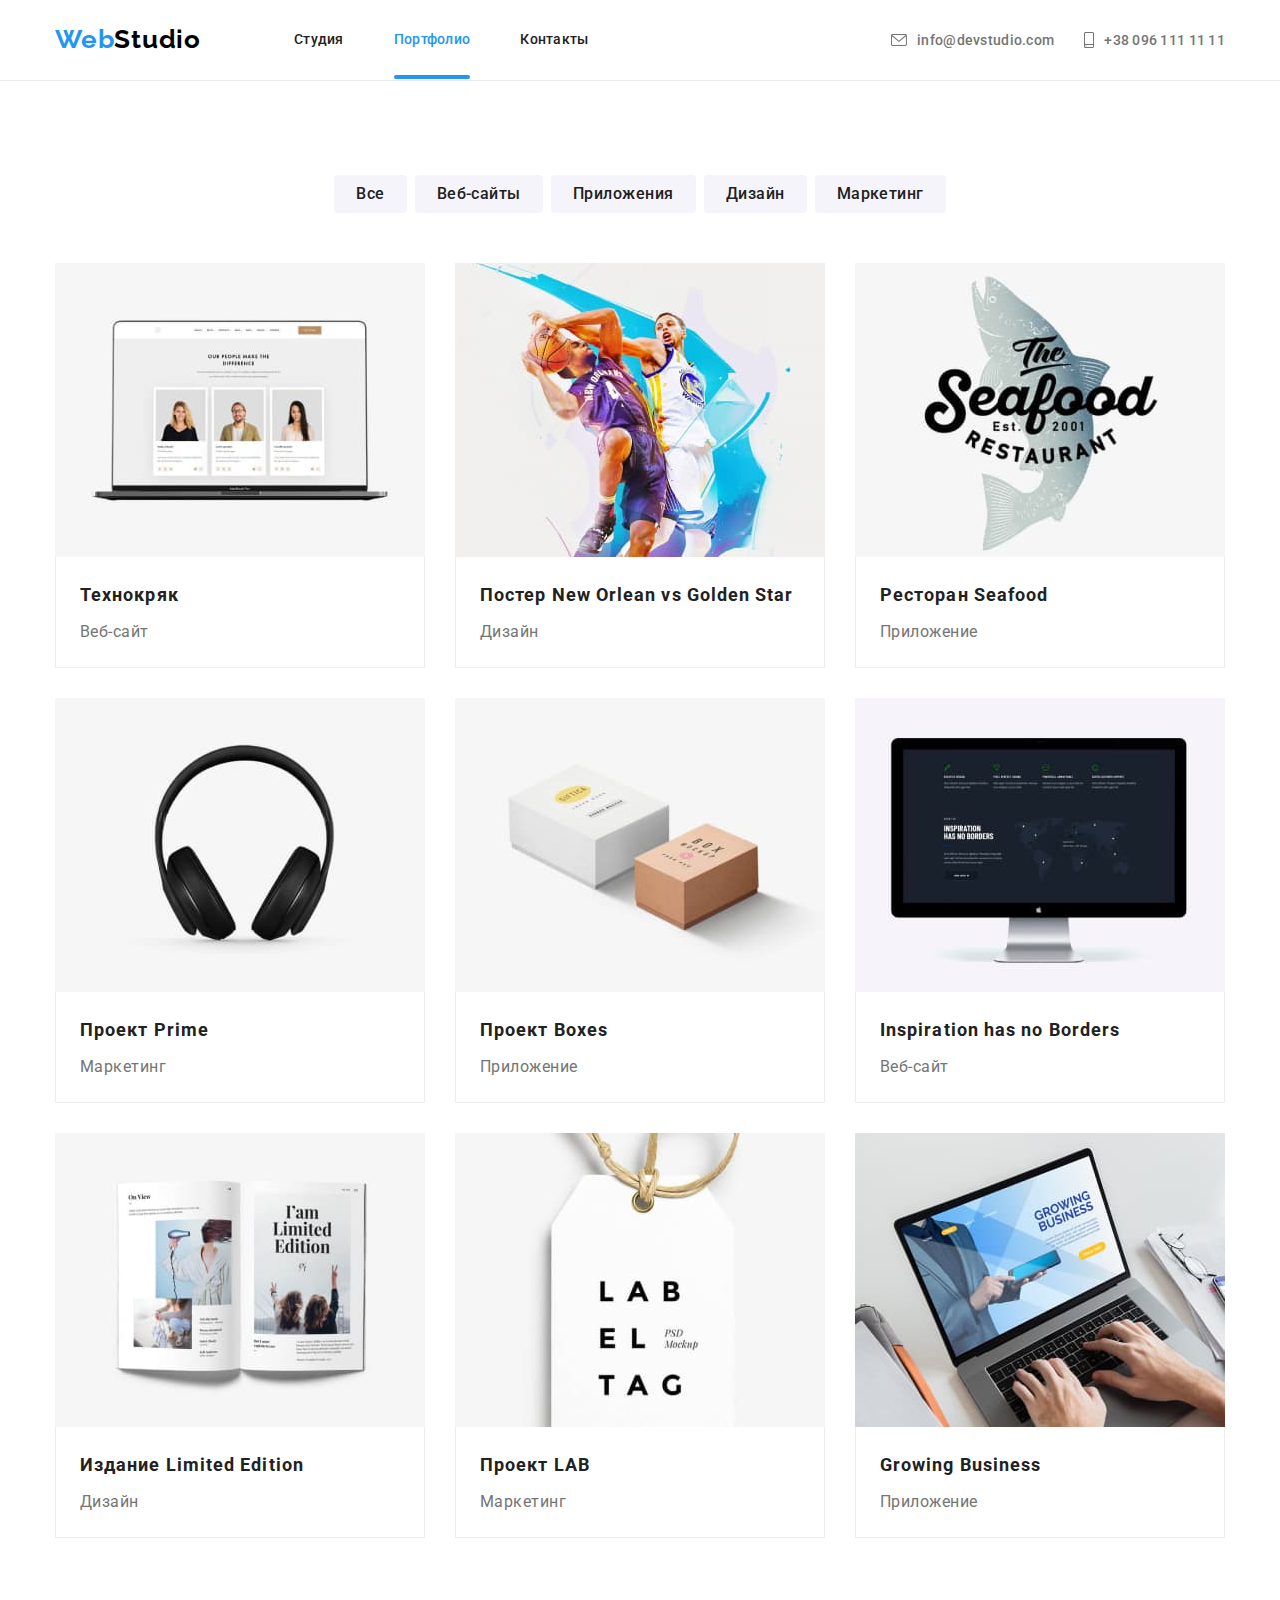
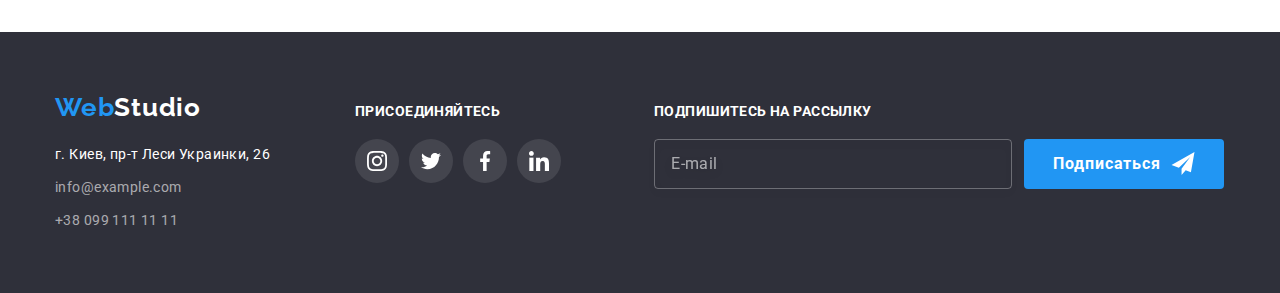
==== commit e83f94e9: "rework mobile-menu" ====
--- a/portfolio.html
+++ b/portfolio.html
@@ -24,36 +24,65 @@
         <a class="logo page-header__logo" id="logo" href="./index.html"
           >Web<span class="logo__studio logo__studio--black">Studio</span></a
         >
+        <button
+          class="openMenu-button page-header__openMenu-button js-open-menu"
+        >
+          <svg class="openMenu-button__icon" width="40" height="40">
+            <use href="./images/icons.svg#icon-menu_40px" />
+          </svg>
+        </button>
         <div class="navigation__menu">
           <nav class="navigation">
-            <ul class="navigation__list">
-              <li class="navigation__item">
-                <a class="navigation__link" href="./index.html">Студия</a>
+            <ul class="navigation__list navigation__list--notMobile">
+              <li class="navigation__item navigation__item--notMobile">
+                <a
+                  class="navigation__link navigation__link--notMobile"
+                  href="./index.html"
+                  >Студия</a
+                >
               </li>
-              <li class="navigation__item">
+              <li class="navigation__item navigation__item--notMobile">
                 <a
-                  class="navigation__link navigation__link--current"
+                  class="navigation__link navigation__link--notMobile navigation__link--current"
                   href="./portfolio.html"
                   >Портфолио</a
                 >
               </li>
-              <li class="navigation__item">
-                <a class="navigation__link" href="#contacts">Контакты</a>
+              <li class="navigation__item navigation__item--notMobile">
+                <a
+                  class="navigation__link navigation__link--notMobile"
+                  href="#contacts"
+                  >Контакты</a
+                >
               </li>
             </ul>
           </nav>
-          <ul class="communication">
-            <li class="communication__item">
-              <a class="communication__link" href="mailto:info@devstudio.com">
-                <svg class="communication__icon" width="16" height="12">
+          <ul class="communication communication--notMobile">
+            <li class="communication__item communication__item--notMobile">
+              <a
+                class="communication__link communication__link--notMobile"
+                href="mailto:info@devstudio.com"
+              >
+                <svg
+                  class="communication__icon communication__icon--mail"
+                  width="16"
+                  height="12"
+                >
                   <use href="./images/icons.svg#icon-mail"></use>
                 </svg>
                 info@devstudio.com
               </a>
             </li>
-            <li class="communication__item">
-              <a class="communication__link" href="tel:+380961111111">
-                <svg class="communication__icon" width="10" height="16">
+            <li class="communication__item communication__item--notMobile">
+              <a
+                class="communication__link communication__link--notMobile"
+                href="tel:+380961111111"
+              >
+                <svg
+                  class="communication__icon communication__icon--smartphone"
+                  width="10"
+                  height="16"
+                >
                   <use href="./images/icons.svg#icon-smartphone"></use>
                 </svg>
                 +38 096 111 11 11
--- a/css/main.min.css
+++ b/css/main.min.css
@@ -1,2 +1,2 @@
-:root{--accent-color: #2196f3;--current-bg-color: #2196f3;--current-txt-color: #fff;--main-txt-color: #212121;--secondary-txt-color: #757575;--third-txt-color: rgba(255, 255, 255, 0.6);--main-bg-color: #fff;--secondary-bg-color: #2f303a;--third-bg-color: #f5f4fa;--main-font-name: 'Roboto';--main-font-family: sans-serif;--secondary-font-name: 'Raleway';--secondary-font-family: sans-serif;--delay: 250ms;--time-function: cubic-bezier(0.4, 0, 0.2, 1)}.visually-hidden{position:absolute;width:1px;height:1px;margin:-1px;border:0;padding:0;white-space:nowrap;-webkit-clip-path:inset(100%);clip-path:inset(100%);clip:rect(0 0 0 0);overflow:hidden}body{font-family:var(--main-font-name),var(--main-font-family);font-style:normal;letter-spacing:0.03em;color:var(--main-txt-color);background-color:var(--main-bg-color)}img{display:block;max-height:100%}*:focus{outline-width:1px;outline-style:dotted;outline-color:var(--accent-color)}.section{padding:60px 0}@media screen and (min-width: 1200px){.section{padding:94px 0}}.container{min-width:320px;margin-left:auto;margin-right:auto;padding-left:15px;padding-right:15px}@media screen and (min-width: 480px){.container{max-width:480px}}@media screen and (min-width: 768px){.container{max-width:768px}}@media screen and (min-width: 1200px){.container{max-width:1200px}}.logo{font-family:var(--secondary-font-name),var(--secondary-font-family);font-weight:700;font-size:24px;line-height:1.167;letter-spacing:0.03em;color:var(--accent-color);text-decoration:none}@media screen and (min-width: 1200px){.logo{font-size:26px;line-height:1.192}}.logo__studio--black{color:#000}.logo__studio--white{color:#fff}.social-networks{display:-webkit-box;display:-ms-flexbox;display:flex;-webkit-box-pack:center;-ms-flex-pack:center;justify-content:center;margin:0;padding:0;list-style:none}.social-networks__item:not(:first-child){margin-left:10px}.social-networks__icon{fill:currentColor}.social-networks__link--join-offer,.social-networks__link--personal-cards{display:-webkit-box;display:-ms-flexbox;display:flex;-webkit-box-pack:center;-ms-flex-pack:center;justify-content:center;-webkit-box-align:center;-ms-flex-align:center;align-items:center;width:44px;height:44px;border:none;border-radius:50%}.page-header{border-bottom:1px solid #ececec}.page-header__container{display:-webkit-box;display:-ms-flexbox;display:flex;padding-top:0;padding-bottom:0;-webkit-box-align:center;-ms-flex-align:center;align-items:center}.page-header__logo{margin-top:24px;margin-bottom:25px}.navigation__menu{display:-webkit-box;display:-ms-flexbox;display:flex;-webkit-box-pack:justify;-ms-flex-pack:justify;justify-content:space-between;-webkit-box-align:center;-ms-flex-align:center;align-items:center;margin-left:93px;width:100%}@media screen and (max-width: 767px){.navigation__menu{display:none}}.navigation__list{display:-webkit-box;display:-ms-flexbox;display:flex;margin:0;padding:0;list-style:none}.navigation__item:not(:first-child){margin-left:50px}.navigation__link{display:block;font-weight:500;font-size:14px;line-height:1.14;letter-spacing:0.02em;color:var(--main-txt-color);text-decoration:none;-webkit-transition:color var(--delay) var(--time-function);transition:color var(--delay) var(--time-function)}.navigation__link:hover,.navigation__link:focus{color:var(--accent-color)}.navigation__link--current{position:relative;color:var(--accent-color)}.navigation__link--current::after{position:absolute;left:0;bottom:0;-webkit-transform:translateY(calc(100% + 28px));transform:translateY(calc(100% + 28px));display:block;width:100%;height:4px;content:'';background-color:var(--accent-color);border-radius:2px}.communication{display:-webkit-box;display:-ms-flexbox;display:flex;-webkit-box-orient:vertical;-webkit-box-direction:normal;-ms-flex-direction:column;flex-direction:column;padding:0;list-style:none}@media screen and (min-width: 768px){.communication{margin:0 0 0 auto}}@media screen and (min-width: 1200px){.communication{-webkit-box-orient:horizontal;-webkit-box-direction:normal;-ms-flex-direction:row;flex-direction:row}}@media screen and (min-width: 768px){.communication__item:not(:first-child){margin-top:10px}}@media screen and (min-width: 1200px){.communication__item:not(:first-child){margin-top:0;margin-left:30px}}.communication__link{display:-webkit-box;display:-ms-flexbox;display:flex;-webkit-box-align:center;-ms-flex-align:center;align-items:center;font-weight:500;font-size:12px;line-height:1.167;letter-spacing:0.02em;color:var(--secondary-txt-color);text-decoration:none;-webkit-transition:color var(--delay) var(--time-function);transition:color var(--delay) var(--time-function)}@media screen and (min-width: 1200px){.communication__link{font-size:14px;line-height:1.143}}.communication__link:hover,.communication__link:focus{color:var(--accent-color)}.communication__icon{margin-right:8px;fill:currentColor}@media screen and (min-width: 1200px){.communication__icon{margin-right:10px}}@media screen and (max-width: 1199px){.communication__icon--mail{width:14px;height:10px}}@media screen and (max-width: 1199px){.communication__icon--smartphone{width:10px;height:14px}}.page-footer{padding-top:60px;padding-bottom:60px;background-color:var(--secondary-bg-color)}.page-footer__container{display:-webkit-box;display:-ms-flexbox;display:flex;-webkit-box-orient:vertical;-webkit-box-direction:normal;-ms-flex-direction:column;flex-direction:column;-webkit-box-align:center;-ms-flex-align:center;align-items:center}@media screen and (min-width: 768px){.page-footer__container{-webkit-box-orient:horizontal;-webkit-box-direction:normal;-ms-flex-direction:row;flex-direction:row;-ms-flex-wrap:wrap;flex-wrap:wrap;-webkit-box-align:baseline;-ms-flex-align:baseline;align-items:baseline;-ms-flex-pack:distribute;justify-content:space-around}}@media screen and (min-width: 1200px){.page-footer__container{-ms-flex-wrap:wrap;flex-wrap:wrap;-webkit-box-pack:start;-ms-flex-pack:start;justify-content:start}}@media screen and (max-width: 1199px){.sign-container--mobile{margin-top:60px}}@media screen and (max-width: 767px){.join-offer--mobile{margin-top:60px}}.address-container{text-align:center}@media screen and (min-width: 1200px){.address-container{margin-right:85px;text-align:start}}.page-footer__logo{display:inline-block;margin-bottom:20px}.address{font-style:normal;font-weight:400;font-size:14px;line-height:1.714;letter-spacing:0.03em;text-align:center;color:var(--current-txt-color)}@media screen and (min-width: 1200px){.address{text-align:start}}.address__list{margin:0;padding:0;list-style:none}.address__item{margin-top:8px}@media screen and (min-width: 1200px){.address__item{margin-top:9px}}.address__link{font-weight:400;font-size:14px;line-height:1.714;letter-spacing:0.03em;color:var(--third-txt-color);text-decoration:none;-webkit-transition:color var(--delay) var(--time-function);transition:color var(--delay) var(--time-function)}.address__link:hover,.address__link:focus{color:var(--accent-color)}@media screen and (min-width: 1200px){.join-offer{margin-right:93px}}.join-offer__title{margin-top:0;margin-bottom:20px;font-weight:400;font-size:14px;line-height:1.143;letter-spacing:0.03em;text-align:center;text-transform:uppercase;color:var(--current-txt-color)}@media screen and (min-width: 1200px){.join-offer__title{text-align:start}}.social-networks__link--join-offer{color:var(--current-txt-color);background-color:rgba(255,255,255,0.1);-webkit-transition:background-color var(--delay) var(--time-function);transition:background-color var(--delay) var(--time-function)}.social-networks__link--join-offer:hover,.social-networks__link--join-offer:focus{background-color:var(--accent-color)}.social-networks__link--join-offer:focus{outline:none}@media screen and (max-width: 1199px){.sign-container{width:100%}}.sign-container__title{margin-top:0;margin-bottom:20px;font-weight:400;font-size:14px;line-height:1.143;letter-spacing:0.03em;text-align:center;text-transform:uppercase;color:var(--current-txt-color)}@media screen and (min-width: 1200px){.sign-container__title{text-align:start}}.sign-form{display:-webkit-box;display:-ms-flexbox;display:flex;-webkit-box-orient:vertical;-webkit-box-direction:normal;-ms-flex-direction:column;flex-direction:column;-webkit-box-align:center;-ms-flex-align:center;align-items:center}@media screen and (min-width: 1200px){.sign-form{-webkit-box-orient:horizontal;-webkit-box-direction:normal;-ms-flex-direction:row;flex-direction:row;-webkit-box-pack:justify;-ms-flex-pack:justify;justify-content:space-between}}.sign-form__email{padding-left:16px;padding-right:16px;width:100%;height:50px;font-weight:400;font-size:16px;line-height:1.25;letter-spacing:0.03em;color:var(--current-txt-color);background-color:transparent;border:1px solid rgba(255,255,255,0.3);-webkit-filter:drop-shadow(0px 4px 4px rgba(0,0,0,0.15));filter:drop-shadow(0px 4px 4px rgba(0,0,0,0.15));border-radius:4px;-webkit-transition:border-color var(--delay) var(--time-function);transition:border-color var(--delay) var(--time-function)}@media screen and (min-width: 480px){.sign-form__email{width:450px}}@media screen and (min-width: 1200px){.sign-form__email{width:358px}}.sign-form__email::-webkit-input-placeholder{color:var(--third-txt-color)}.sign-form__email:-ms-input-placeholder{color:var(--third-txt-color)}.sign-form__email::-ms-input-placeholder{color:var(--third-txt-color)}.sign-form__email::placeholder{color:var(--third-txt-color)}.sign-form__email:hover{border-color:var(--accent-color)}.sign-button{display:-webkit-box;display:-ms-flexbox;display:flex;-webkit-box-pack:center;-ms-flex-pack:center;justify-content:center;-webkit-box-align:center;-ms-flex-align:center;align-items:center;margin-top:20px;padding:0;width:200px;height:50px;font-weight:700;font-size:16px;line-height:1.875px;letter-spacing:0.06em;color:var(--current-txt-color);background-color:var(--current-bg-color);border:none;border-radius:4px;cursor:pointer;-webkit-transition:-webkit-box-shadow var(--delay) var(--time-function);transition:-webkit-box-shadow var(--delay) var(--time-function);transition:box-shadow var(--delay) var(--time-function);transition:box-shadow var(--delay) var(--time-function), -webkit-box-shadow var(--delay) var(--time-function)}@media screen and (min-width: 1200px){.sign-button{margin-top:0;margin-left:12px}}.sign-button:hover{-webkit-box-shadow:0px 4px 4px rgba(0,0,0,0.15);box-shadow:0px 4px 4px rgba(0,0,0,0.15)}.sign-button__icon{margin-left:10px;fill:currentcolor}.section-hero{padding:0px}.section-hero__thumb{width:100%;height:100%;margin-left:auto;margin-right:auto;padding:118px 0;background-color:#c4c4c4;background-image:-webkit-gradient(linear, left top, right top, from(rgba(47,48,58,0.4)), to(rgba(47,48,58,0.4))),url("../images/img-bg-hero-480x400.jpg");background-image:linear-gradient(to right, rgba(47,48,58,0.4), rgba(47,48,58,0.4)),url("../images/img-bg-hero-480x400.jpg");background-size:cover;background-position:center;background-repeat:no-repeat}@media screen and (max-width: 386px){.section-hero__thumb{padding:97px 0}}@media screen and (max-width: 347px){.section-hero__thumb{padding:76px 0}}@media (min-device-pixel-ratio: 2), (-webkit-min-device-pixel-ratio: 2), (min-resolution: 192dpi), (min-resolution: 2dppx){.section-hero__thumb{background-image:-webkit-gradient(linear, left top, right top, from(rgba(47,48,58,0.4)), to(rgba(47,48,58,0.4))),url("../images/img-bg-hero-480x400@2x.jpg");background-image:linear-gradient(to right, rgba(47,48,58,0.4), rgba(47,48,58,0.4)),url("../images/img-bg-hero-480x400@2x.jpg")}}@media screen and (min-width: 480px){.section-hero__thumb{background-image:-webkit-gradient(linear, left top, right top, from(rgba(47,48,58,0.4)), to(rgba(47,48,58,0.4))),url("../images/img-bg-hero-768x400.jpg");background-image:linear-gradient(to right, rgba(47,48,58,0.4), rgba(47,48,58,0.4)),url("../images/img-bg-hero-768x400.jpg")}}@media screen and (min-width: 480px) and (min-device-pixel-ratio: 2), screen and (min-width: 480px) and (-webkit-min-device-pixel-ratio: 2), screen and (min-width: 480px) and (min-resolution: 192dpi), screen and (min-width: 480px) and (min-resolution: 2dppx){.section-hero__thumb{background-image:-webkit-gradient(linear, left top, right top, from(rgba(47,48,58,0.4)), to(rgba(47,48,58,0.4))),url("../images/img-bg-hero-768x400@2x.jpg");background-image:linear-gradient(to right, rgba(47,48,58,0.4), rgba(47,48,58,0.4)),url("../images/img-bg-hero-768x400@2x.jpg")}}@media screen and (min-width: 768px){.section-hero__thumb{background-image:-webkit-gradient(linear, left top, right top, from(rgba(47,48,58,0.4)), to(rgba(47,48,58,0.4))),url("../images/img-bg-hero-1600x600.jpg");background-image:linear-gradient(to right, rgba(47,48,58,0.4), rgba(47,48,58,0.4)),url("../images/img-bg-hero-1600x600.jpg")}}@media screen and (min-width: 768px) and (min-device-pixel-ratio: 2), screen and (min-width: 768px) and (-webkit-min-device-pixel-ratio: 2), screen and (min-width: 768px) and (min-resolution: 192dpi), screen and (min-width: 768px) and (min-resolution: 2dppx){.section-hero__thumb{background-image:-webkit-gradient(linear, left top, right top, from(rgba(47,48,58,0.4)), to(rgba(47,48,58,0.4))),url("../images/img-bg-hero-1600x600@2x.jpg");background-image:linear-gradient(to right, rgba(47,48,58,0.4), rgba(47,48,58,0.4)),url("../images/img-bg-hero-1600x600@2x.jpg")}}@media screen and (min-width: 1200px){.section-hero__thumb{padding:200px 0;max-width:1600px;background-size:cover}}.section-hero__title{margin-top:0;margin-bottom:30px;font-weight:900;font-size:26px;line-height:1.615;letter-spacing:0.06em;color:var(--current-txt-color);text-align:center;text-transform:uppercase}@media screen and (min-width: 1200px){.section-hero__title{font-size:44px;line-height:1.364}}.section-hero__button{display:block;margin-left:auto;margin-right:auto;padding:10px 32px;font-weight:700;font-size:16px;line-height:1.875;letter-spacing:0.06em;color:var(--current-txt-color);text-align:center;background-color:var(--current-bg-color);border:none;border-radius:4px;-webkit-box-sizing:border-box;box-sizing:border-box;cursor:pointer;-webkit-transition:-webkit-box-shadow var(--delay) var(--time-function);transition:-webkit-box-shadow var(--delay) var(--time-function);transition:box-shadow var(--delay) var(--time-function);transition:box-shadow var(--delay) var(--time-function), -webkit-box-shadow var(--delay) var(--time-function)}.section-hero__button:hover,.section-hero__button:focus{-webkit-box-shadow:0px 4px 4px rgba(0,0,0,0.15);box-shadow:0px 4px 4px rgba(0,0,0,0.15)}@media screen and (min-width: 1200px){.section-advantages{padding-bottom:0}}.advantage{margin:0;padding:0;list-style:none}@media screen and (min-width: 768px){.advantage{display:-webkit-box;display:-ms-flexbox;display:flex;-ms-flex-wrap:wrap;flex-wrap:wrap;margin-top:calc(-1 * 30px);margin-left:calc(-1 * 30px)}}.advantage__item{width:100%}.advantage__item:not(:first-child){margin-top:30px}@media screen and (min-width: 768px){.advantage__item{margin-top:30px;margin-left:30px;width:354px}}@media screen and (min-width: 1200px){.advantage__item{width:270px}}.advantage__container{display:-webkit-box;display:-ms-flexbox;display:flex;-webkit-box-pack:center;-ms-flex-pack:center;justify-content:center;-webkit-box-align:center;-ms-flex-align:center;align-items:center;margin-bottom:30px;height:120px;width:100%;background-color:var(--third-bg-color);border-radius:4px;border:none}@media screen and (min-width: 768px){.advantage__container{width:354px}}@media screen and (min-width: 1200px){.advantage__container{width:270px}}.advantage__title{margin-top:0;margin-bottom:10px;font-weight:700;font-size:14px;line-height:1.143;letter-spacing:0.03em;text-transform:uppercase}@media screen and (max-width: 480px){.advantage__title{text-align:center}}.advantage__description{margin-top:0;margin-bottom:0;font-weight:400;font-size:14px;line-height:1.714;letter-spacing:0.03em;color:var(--secondary-txt-color)}@media screen and (max-width: 1199px){.section-case{display:none}}.section-case__title{margin-top:0;margin-bottom:50px;font-weight:700;font-size:36px;line-height:1.167;letter-spacing:0.03em;text-align:center}.section-case__list{display:-webkit-box;display:-ms-flexbox;display:flex;-webkit-box-pack:justify;-ms-flex-pack:justify;justify-content:space-between;margin:0;padding:0;list-style:none}.section-case__item{position:relative}.section-case__description{position:absolute;left:0;bottom:0;display:inline-block;margin:0;padding-top:27px;padding-bottom:27px;width:100%;font-weight:700;font-size:14px;line-height:1.143;letter-spacing:0.03em;text-transform:uppercase;text-align:center;color:var(--current-txt-color);background:rgba(47,48,58,0.8)}.section-team{background-color:var(--third-bg-color)}.section-team__title{margin-top:0;margin-bottom:30px;font-weight:700;font-size:28px;line-height:1.179;letter-spacing:0.03em;text-align:center}@media screen and (min-width: 1200px){.section-team__title{margin-bottom:50px;font-size:36px;line-height:1.167}}.personal-cards{--person-set-gap: 30px;margin:0;padding:0;list-style:none}@media screen and (min-width: 768px){.personal-cards{display:-webkit-box;display:-ms-flexbox;display:flex;-ms-flex-wrap:wrap;flex-wrap:wrap;margin-top:calc(-1 * var(--person-set-gap));margin-left:calc(-1 * var(--person-set-gap))}}.personal-cards__item{background-color:#fff;border-radius:0px 0px 4px 4px;-webkit-box-shadow:0px 1px 3px rgba(0,0,0,0.12),0px 1px 1px rgba(0,0,0,0.14),0px 2px 1px rgba(0,0,0,0.2);box-shadow:0px 1px 3px rgba(0,0,0,0.12),0px 1px 1px rgba(0,0,0,0.14),0px 2px 1px rgba(0,0,0,0.2)}.personal-cards__item:not(:first-child){margin-top:var(--person-set-gap)}@media screen and (min-width: 768px){.personal-cards__item{-ms-flex-preferred-size:calc((100% - 2 * var(--person-set-gap)) / 2);flex-basis:calc((100% - 2 * var(--person-set-gap)) / 2);margin-top:var(--person-set-gap);margin-left:var(--person-set-gap)}}@media screen and (min-width: 1200px){.personal-cards__item{-ms-flex-preferred-size:calc((100% - 4 * var(--person-set-gap)) / 4);flex-basis:calc((100% - 4 * var(--person-set-gap)) / 4)}}@media screen and (min-width: 768px){.personal-cards__thumb{height:374px}}@media screen and (min-width: 1200px){.personal-cards__thumb{height:260px}}.personal-cards__photo{max-width:100%;height:100%;-o-object-fit:cover;object-fit:cover}.personal-cards__info{padding:30px 6px 24px 6px}@media screen and (min-width: 1200){.personal-cards__info{padding:30px 6px}}.personal-cards__name{margin-top:0;margin-bottom:10px;font-weight:500;font-size:16px;line-height:1.19;text-align:center}.personal-cards__position{margin-top:0;margin-bottom:16px;font-weight:400;font-size:16px;line-height:1.19;color:var(--secondary-txt-color);text-align:center}.social-networks__link--personal-cards{color:#afb1b8;background-color:transparent;-webkit-transition:background-color var(--delay) var(--time-function),color var(--delay) var(--time-function);transition:background-color var(--delay) var(--time-function),color var(--delay) var(--time-function)}.social-networks__link--personal-cards:hover,.social-networks__link--personal-cards:focus{color:var(--current-txt-color);background-color:var(--accent-color)}.social-networks__link--personal-cards:focus{outline:none}.clients__title{margin-top:0;margin-bottom:30px;font-weight:700;font-size:28px;line-height:1.179;letter-spacing:0.03em;text-align:center}@media screen and (min-width: 1200px){.clients__title{margin-bottom:50px;font-size:36px;line-height:1.167}}.clients{--clients-gap: 30px;display:-webkit-box;display:-ms-flexbox;display:flex;-ms-flex-wrap:wrap;flex-wrap:wrap;margin-bottom:0;padding:0;margin-top:calc(-1 * var(--clients-gap));margin-left:calc(-1 * var(--clients-gap));list-style:none}.clients__item{display:-webkit-box;display:-ms-flexbox;display:flex;margin-top:var(--clients-gap);margin-left:var(--clients-gap);-ms-flex-preferred-size:calc((100% - 2 * var(--clients-gap)) / 2);flex-basis:calc((100% - 2 * var(--clients-gap)) / 2);height:90px}@media screen and (min-width: 768px){.clients__item{-ms-flex-preferred-size:calc((100% - 2 * var(--clients-gap)) / 2);flex-basis:calc((100% - 2 * var(--clients-gap)) / 2)}}@media screen and (min-width: 1200px){.clients__item{-ms-flex-preferred-size:calc((100% - 6 * var(--clients-gap)) / 6);flex-basis:calc((100% - 6 * var(--clients-gap)) / 6)}}.clients__link{display:-webkit-box;display:-ms-flexbox;display:flex;-webkit-box-pack:center;-ms-flex-pack:center;justify-content:center;-webkit-box-align:center;-ms-flex-align:center;align-items:center;width:100%;height:100%;color:#afb1b8;background-color:transparent;border-radius:4px;border:1px solid #afb1b8;-webkit-transition:color var(--delay) var(--time-function),border-color var(--delay) var(--time-function);transition:color var(--delay) var(--time-function),border-color var(--delay) var(--time-function)}.clients__link:hover,.clients__link:focus{color:var(--accent-color);border-color:var(--accent-color)}.clients__link:focus{outline:none}.clients__icon{fill:currentColor}.section-portfolio__button-list{display:-webkit-box;display:-ms-flexbox;display:flex;-webkit-box-pack:left;-ms-flex-pack:left;justify-content:left;-ms-flex-wrap:wrap;flex-wrap:wrap;margin-top:-15px;margin-bottom:40px;padding-left:0;list-style:none}@media screen and (min-width: 768px){.section-portfolio__button-list{-webkit-box-pack:center;-ms-flex-pack:center;justify-content:center;margin-top:0;margin-bottom:30px}}@media screen and (min-width: 1200px){.section-portfolio__button-list{margin-bottom:50px}}.section-portfolio__button-item:not(:last-child){margin-right:8px}@media screen and (max-width: 767px){.section-portfolio__button-item{margin-top:15px}}.section-portfolio__button{padding:6px 22px;font-weight:500;font-size:16px;line-height:1.625;letter-spacing:0.03em;color:var(--main-txt-color);text-align:center;background-color:var(--third-bg-color);border-style:none;border-radius:4px;-webkit-box-shadow:none;box-shadow:none;cursor:pointer;-webkit-transition:background-color var(--delay) var(--time-function),color var(--delay) var(--time-function),-webkit-box-shadow var(--delay) var(--time-function);transition:background-color var(--delay) var(--time-function),color var(--delay) var(--time-function),-webkit-box-shadow var(--delay) var(--time-function);transition:background-color var(--delay) var(--time-function),color var(--delay) var(--time-function),box-shadow var(--delay) var(--time-function);transition:background-color var(--delay) var(--time-function),color var(--delay) var(--time-function),box-shadow var(--delay) var(--time-function),-webkit-box-shadow var(--delay) var(--time-function)}.section-portfolio__button:hover,.section-portfolio__button:focus{color:var(--current-txt-color);background-color:var(--current-bg-color);-webkit-box-shadow:0px 3px 1px rgba(0,0,0,0.1),0px 1px 2px rgba(0,0,0,0.08),0px 2px 2px rgba(0,0,0,0.12);box-shadow:0px 3px 1px rgba(0,0,0,0.1),0px 1px 2px rgba(0,0,0,0.08),0px 2px 2px rgba(0,0,0,0.12)}.section-portfolio__work-list{--card-set-gap: 30px;margin:0;padding:0;list-style:none}@media screen and (min-width: 768px){.section-portfolio__work-list{display:-webkit-box;display:-ms-flexbox;display:flex;-ms-flex-wrap:wrap;flex-wrap:wrap;margin-top:calc(-1 * var(--card-set-gap));margin-left:calc(-1 * var(--card-set-gap))}}.card{background-color:#fff}.card:not(:first-child){margin-top:var(--card-set-gap)}@media screen and (min-width: 768px){.card{-ms-flex-preferred-size:calc((100% - 2 * var(--card-set-gap)) / 2);flex-basis:calc((100% - 2 * var(--card-set-gap)) / 2);margin-top:var(--card-set-gap);margin-left:var(--card-set-gap)}}@media screen and (min-width: 1200px){.card{-ms-flex-preferred-size:calc((100% - 3 * var(--card-set-gap)) / 3);flex-basis:calc((100% - 3 * var(--card-set-gap)) / 3)}}.card__link{display:block;text-decoration:none;outline:none;-webkit-transition:-webkit-box-shadow var(--delay) var(--time-function);transition:-webkit-box-shadow var(--delay) var(--time-function);transition:box-shadow var(--delay) var(--time-function);transition:box-shadow var(--delay) var(--time-function), -webkit-box-shadow var(--delay) var(--time-function)}.card__link:hover,.card__link:focus{-webkit-box-shadow:0px 1px 1px rgba(0,0,0,0.12),0px 4px 4px rgba(0,0,0,0.06),1px 4px 6px rgba(0,0,0,0.16);box-shadow:0px 1px 1px rgba(0,0,0,0.12),0px 4px 4px rgba(0,0,0,0.06),1px 4px 6px rgba(0,0,0,0.16)}.card__thumb{position:relative;overflow:hidden;max-height:294px}.card__photo{max-width:100%;-o-object-fit:cover;object-fit:cover}@media screen and (min-width: 768px){.card__photo{max-width:354px}}@media screen and (min-width: 1200px){.card__photo{max-width:370px}}.card__overlay{position:absolute;top:0;left:0;-webkit-transform:translateY(100%);transform:translateY(100%);-webkit-transition:-webkit-transform var(--delay) var(--time-function);transition:-webkit-transform var(--delay) var(--time-function);transition:transform var(--delay) var(--time-function);transition:transform var(--delay) var(--time-function), -webkit-transform var(--delay) var(--time-function);display:-webkit-box;display:-ms-flexbox;display:flex;-webkit-box-align:center;-ms-flex-align:center;align-items:center;width:100%;height:100%;padding:24px 24px;background-color:var(--current-bg-color);opacity:0.9}.card__link:hover .card__overlay,.card__link:focus .card__overlay{-webkit-transform:translateY(0);transform:translateY(0)}.card__describe{margin:0;font-weight:400;font-size:18px;line-height:1.556;letter-spacing:0.03em;color:var(--current-txt-color)}.card__link{display:-webkit-box;display:-ms-flexbox;display:flex;-webkit-box-orient:vertical;-webkit-box-direction:normal;-ms-flex-direction:column;flex-direction:column;height:100%}.card__info-container{-webkit-box-flex:1;-ms-flex-positive:1;flex-grow:1;padding:20px 24px;border:1px solid #eee;border-top:none}.card__title{margin-top:0;margin-bottom:4px;font-weight:700;font-size:18px;line-height:2;letter-spacing:0.06em;color:var(--main-txt-color)}.card__type{margin:0;font-weight:400;font-size:16px;line-height:1.875;letter-spacing:0.03em;color:var(--secondary-txt-color)}.backdrop{position:fixed;top:0;left:0;width:100vw;height:100vh;background-color:rgba(0,0,0,0.2);opacity:1;-webkit-transition:opacity var(--delay) var(--time-function);transition:opacity var(--delay) var(--time-function)}.backdrop.is-hidden{visibility:hidden;opacity:0;pointer-events:none}.modal{position:absolute;top:50%;left:50%;-webkit-transform:translate(-50%, -50%) scale(1);transform:translate(-50%, -50%) scale(1);width:calc(100% - 30px);padding:40px;background-color:var(--main-bg-color);-webkit-box-shadow:0px 1px 3px rgba(0,0,0,0.12),0px 1px 1px rgba(0,0,0,0.14),0px 2px 1px rgba(0,0,0,0.2);box-shadow:0px 1px 3px rgba(0,0,0,0.12),0px 1px 1px rgba(0,0,0,0.14),0px 2px 1px rgba(0,0,0,0.2);border-radius:4px;-webkit-transition:-webkit-transform var(--delay) var(--time-function);transition:-webkit-transform var(--delay) var(--time-function);transition:transform var(--delay) var(--time-function);transition:transform var(--delay) var(--time-function), -webkit-transform var(--delay) var(--time-function)}@media screen and (min-width: 480px){.modal{width:450px}}@media screen and (min-width: 1200px){.modal{width:528px}}.backdrop.is-hidden .modal{-webkit-transform:translate(-50%, -50%) scale(0.8);transform:translate(-50%, -50%) scale(0.8)}.close-button{position:absolute;top:0;right:0;-webkit-transform:translate(-8px, 8px);transform:translate(-8px, 8px);display:-webkit-box;display:-ms-flexbox;display:flex;-webkit-box-pack:center;-ms-flex-pack:center;justify-content:center;-webkit-box-align:center;-ms-flex-align:center;align-items:center;padding:0;width:30px;height:30px;color:#000;background-color:transparent;border:1px solid rgba(0,0,0,0.1);border-radius:50%;-webkit-transition:color var(--delay) var(--time-function);transition:color var(--delay) var(--time-function)}.close-button:hover,.close-button:focus{color:var(--accent-color)}.close-button__icon{fill:currentColor}.modal__title{margin-top:0;margin-bottom:12px;font-weight:700;font-size:20px;line-height:1.5;text-align:center;letter-spacing:0.03em}@media screen and (min-width: 1200px){.modal__title{line-height:1.15}}.submit-button{display:block;margin:30px auto 0;padding:0;width:200px;height:50px;font-weight:700;font-size:16px;line-height:1.875;letter-spacing:0.06em;color:var(--current-txt-color);background-color:var(--current-bg-color);border:none;border-radius:4px;-webkit-box-shadow:none;box-shadow:none;-webkit-transition:background-color var(--delay) var(--time-function),-webkit-box-shadow var(--delay) var(--time-function);transition:background-color var(--delay) var(--time-function),-webkit-box-shadow var(--delay) var(--time-function);transition:background-color var(--delay) var(--time-function),box-shadow var(--delay) var(--time-function);transition:background-color var(--delay) var(--time-function),box-shadow var(--delay) var(--time-function),-webkit-box-shadow var(--delay) var(--time-function)}.submit-button:hover,.submit-button:focus{background-color:#188ce8;-webkit-box-shadow:0px 4px 4px rgba(0,0,0,0.15);box-shadow:0px 4px 4px rgba(0,0,0,0.15)}.modal-form__label{display:block;margin-bottom:4px;font-weight:400;font-size:12px;line-height:1.167;letter-spacing:0.01em;color:var(--secondary-txt-color)}.modal-form__container{position:relative;margin-bottom:10px}.modal-form__input{padding:12px 16px 12px 42px;width:100%;height:40px;font-weight:400;font-size:14px;line-height:1.714;letter-spacing:0.03em;color:var(--secondary-txt-color);border:1px solid rgba(33,33,33,0.2);border-radius:4px;-webkit-transition:color var(--delay) var(--time-function),border-color var(--delay) var(--time-function);transition:color var(--delay) var(--time-function),border-color var(--delay) var(--time-function)}.modal-form__container:hover .modal-form__input,.modal-form__container:focus-within .modal-form__input{border-color:var(--accent-color)}.modal-form__icon{position:absolute;top:50%;left:12px;-webkit-transform:translateY(-50%);transform:translateY(-50%);-webkit-transition:fill var(--delay) var(--time-function);transition:fill var(--delay) var(--time-function)}.modal-form__container:hover .modal-form__icon,.modal-form__container:focus-within .modal-form__icon{fill:var(--accent-color)}.modal-form__textarea{display:block;padding:12px 16px;width:100%;height:120px;resize:none;font-weight:400;font-size:14px;line-height:1.714;letter-spacing:0.03em;color:var(--secondary-txt-color);border:1px solid rgba(33,33,33,0.2);border-radius:4px;-webkit-transition:color var(--delay) var(--time-function),border-color var(--delay) var(--time-function);transition:color var(--delay) var(--time-function),border-color var(--delay) var(--time-function)}.modal-form__textarea::-webkit-input-placeholder{font-weight:400;font-size:12px;line-height:1.167;letter-spacing:0.01em;color:rgba(117,117,117,0.5)}.modal-form__textarea:-ms-input-placeholder{font-weight:400;font-size:12px;line-height:1.167;letter-spacing:0.01em;color:rgba(117,117,117,0.5)}.modal-form__textarea::-ms-input-placeholder{font-weight:400;font-size:12px;line-height:1.167;letter-spacing:0.01em;color:rgba(117,117,117,0.5)}.modal-form__textarea::placeholder{font-weight:400;font-size:12px;line-height:1.167;letter-spacing:0.01em;color:rgba(117,117,117,0.5)}.modal-form__container:hover .modal-form__textarea,.modal-form__container:focus-within .modal-form__textarea{border-color:var(--accent-color)}.modal-form__checkbox-label{display:-webkit-box;display:-ms-flexbox;display:flex;-webkit-box-pack:center;-ms-flex-pack:center;justify-content:center;-webkit-box-align:center;-ms-flex-align:center;align-items:center;-moz-user-select:none;-ms-user-select:none;-o-user-select:none;-webkit-user-select:none;user-select:none;margin-top:20px;font-weight:400;font-size:12px;line-height:1.167;letter-spacing:0.03em;color:var(--secondary-txt-color);text-align:center}@media screen and (mai-width: 1200px){.modal-form__checkbox-label{font-size:14px;line-height:1.714}}.modal-form__checkbox-link{color:var(--accent-color);-webkit-text-decoration-line:underline;text-decoration-line:underline}.modal-form__checkbox-icon{margin-right:8px;min-width:16px;height:15px;fill:var(--accent-color);background-color:transparent;border:2px solid black;border-radius:2px;-webkit-transition:border-color var(--delay) var(--time-function);transition:border-color var(--delay) var(--time-function);cursor:pointer}.modal-form__checkbox-input:checked+.modal-form__checkbox-icon{border:none}.modal-form__checkbox-icon:hover{border-color:var(--accent-color)}.modal-form__checkbox-input:focus+.modal-form__checkbox-icon{border-color:var(--accent-color);outline:0.5px dotted}.checkbox-icon__source{display:none}.modal-form__checkbox-input:checked+.modal-form__checkbox-icon .checkbox-icon__source{display:block}
+:root{--accent-color: #2196f3;--current-bg-color: #2196f3;--current-txt-color: #fff;--main-txt-color: #212121;--secondary-txt-color: #757575;--third-txt-color: rgba(255, 255, 255, 0.6);--main-bg-color: #fff;--secondary-bg-color: #2f303a;--third-bg-color: #f5f4fa;--main-font-name: 'Roboto';--main-font-family: sans-serif;--secondary-font-name: 'Raleway';--secondary-font-family: sans-serif;--delay: 250ms;--time-function: cubic-bezier(0.4, 0, 0.2, 1)}.visually-hidden{position:absolute;width:1px;height:1px;margin:-1px;border:0;padding:0;white-space:nowrap;-webkit-clip-path:inset(100%);clip-path:inset(100%);clip:rect(0 0 0 0);overflow:hidden}body{font-family:var(--main-font-name),var(--main-font-family);font-style:normal;letter-spacing:0.03em;color:var(--main-txt-color);background-color:var(--main-bg-color)}img{display:block;max-height:100%}*:focus{outline-width:1px;outline-style:dotted;outline-color:var(--accent-color)}.section{padding:60px 0}@media screen and (min-width: 1200px){.section{padding:94px 0}}.container{min-width:320px;margin-left:auto;margin-right:auto;padding-left:15px;padding-right:15px}@media screen and (min-width: 480px){.container{max-width:480px}}@media screen and (min-width: 768px){.container{max-width:768px}}@media screen and (min-width: 1200px){.container{max-width:1200px}}.logo{font-family:var(--secondary-font-name),var(--secondary-font-family);font-weight:700;font-size:24px;line-height:1.167;letter-spacing:0.03em;color:var(--accent-color);text-decoration:none}@media screen and (min-width: 1200px){.logo{font-size:26px;line-height:1.192}}.logo__studio--black{color:#000}.logo__studio--white{color:#fff}.social-networks{display:-webkit-box;display:-ms-flexbox;display:flex;-webkit-box-pack:center;-ms-flex-pack:center;justify-content:center;margin:0;padding:0;list-style:none}.social-networks__item:not(:first-child){margin-left:10px}.social-networks__icon{fill:currentColor}.social-networks__link--join-offer,.social-networks__link--personal-cards{display:-webkit-box;display:-ms-flexbox;display:flex;-webkit-box-pack:center;-ms-flex-pack:center;justify-content:center;-webkit-box-align:center;-ms-flex-align:center;align-items:center;width:44px;height:44px;border:none;border-radius:50%}.page-header{border-bottom:1px solid #ececec}.page-header__container{display:-webkit-box;display:-ms-flexbox;display:flex;padding-top:0;padding-bottom:0;-webkit-box-align:center;-ms-flex-align:center;align-items:center}.page-header__logo{margin-top:24px;margin-bottom:25px}.page-header__openMenu-button{display:-webkit-box;display:-ms-flexbox;display:flex;-webkit-box-pack:center;-ms-flex-pack:center;justify-content:center;-webkit-box-align:center;-ms-flex-align:center;align-items:center;margin-left:auto;padding:0;width:40px;height:40px;background-color:transparent;border:none;cursor:pointer;-webkit-transition:color var(--delay) var(--time-function);transition:color var(--delay) var(--time-function)}@media screen and (min-width: 768px){.page-header__openMenu-button{display:none}}.page-header__openMenu-button:hover,.page-header__openMenu-button:focus{color:var(--accent-color)}.openMenu-button__icon{fill:currentColor}.mobile-menu{position:fixed;top:0;left:0;display:-webkit-box;display:-ms-flexbox;display:flex;-webkit-box-orient:vertical;-webkit-box-direction:normal;-ms-flex-direction:column;flex-direction:column;-webkit-box-pack:justify;-ms-flex-pack:justify;justify-content:space-between;width:100vw;height:100vh;padding:48px 40px;background-color:var(--main-bg-color);-webkit-transform:translateX(100%);transform:translateX(100%);-webkit-transition:-webkit-transform var(--delay) var(--time-function);transition:-webkit-transform var(--delay) var(--time-function);transition:transform var(--delay) var(--time-function);transition:transform var(--delay) var(--time-function), -webkit-transform var(--delay) var(--time-function)}.mobile-menu.is-open{-webkit-transform:translateX(0);transform:translateX(0)}.mobile-menu__closeMenu-button{position:absolute;top:0;right:0;translate:-15px 10px;display:-webkit-box;display:-ms-flexbox;display:flex;-webkit-box-pack:center;-ms-flex-pack:center;justify-content:center;-webkit-box-align:center;-ms-flex-align:center;align-items:center;padding:0;width:40px;height:40px;background-color:transparent;border:none;cursor:pointer;-webkit-transition:color var(--delay) var(--time-function);transition:color var(--delay) var(--time-function)}.mobile-menu__closeMenu-button:hover,.mobile-menu__closeMenu-button:focus{color:var(--accent-color)}.closeMenu-button__icon{fill:currentColor}.navigation__list--mobile-menu{display:-webkit-box;display:-ms-flexbox;display:flex;-webkit-box-orient:vertical;-webkit-box-direction:normal;-ms-flex-direction:column;flex-direction:column;margin:0;padding:0;list-style:none}.navigation__item--mobile-menu{margin-left:0;font-weight:500;font-size:40px;line-height:1.175;letter-spacing:0.02em;color:var(--main-txt-color)}.navigation__item--mobile-menu:not(:last-child){margin-bottom:32px}.navigation__link--mobile-menu{color:currentColor;text-decoration:none;-webkit-transition:color var(--delay) var(--time-function);transition:color var(--delay) var(--time-function)}.navigation__link--mobile-menu:hover,.navigation__link--mobile-menu:focus{color:var(--accent-color)}.communication--mobile-menu{display:-webkit-box;display:-ms-flexbox;display:flex;-webkit-box-orient:vertical;-webkit-box-direction:normal;-ms-flex-direction:column;flex-direction:column;margin:0;padding:0;list-style:none}.communication__item--mobile-menu{display:-webkit-box;display:-ms-flexbox;display:flex;-webkit-box-pack:start;-ms-flex-pack:start;justify-content:start}.communication__item--mobile-menu:not(:first-child){margin-top:32px}.communication__item--mobile-menu:last-child{margin-top:64px}.communication__item--mobile-menu:nth-child(1){font-weight:500;font-size:34px;line-height:1.176;letter-spacing:0.02em;color:var(--accent-color)}.communication__item--mobile-menu:nth-child(2){font-weight:500;font-size:24px;line-height:1.167;letter-spacing:0.02em;color:var(--secondary-txt-color)}.communication__link--mobile-menu{color:currentcolor;text-decoration:none}.social-networks__item--mobile-menu:not(:first-child){padding-left:10px;border-left:1px solid rgba(33,33,33,0.2)}.social-networks__link--mobile-menu{font-weight:500;font-size:18px;line-height:1.222;letter-spacing:0.02em;color:var(--accent-color);text-decoration:none}.navigation__menu{display:-webkit-box;display:-ms-flexbox;display:flex;-webkit-box-pack:justify;-ms-flex-pack:justify;justify-content:space-between;-webkit-box-align:center;-ms-flex-align:center;align-items:center;margin-left:93px;width:100%}@media screen and (max-width: 767px){.navigation__menu{display:none}}.navigation__list--notMobile{display:-webkit-box;display:-ms-flexbox;display:flex;margin:0;padding:0;list-style:none}.navigation__item--notMobile{font-weight:500;font-size:14px;line-height:1.14;letter-spacing:0.02em;color:var(--main-txt-color)}.navigation__item--notMobile:not(:first-child){margin-left:50px}.navigation__link--notMobile{color:currentColor;text-decoration:none;-webkit-transition:color var(--delay) var(--time-function);transition:color var(--delay) var(--time-function)}.navigation__link--notMobile:hover,.navigation__link--notMobile:focus{color:var(--accent-color)}.navigation__link--current{position:relative;color:var(--accent-color)}@media screen and (min-width: 768px){.navigation__link--current::after{position:absolute;left:0;bottom:0;-webkit-transform:translateY(calc(100% + 28px));transform:translateY(calc(100% + 28px));display:block;width:100%;height:4px;content:'';background-color:var(--accent-color);border-radius:2px}}.communication--notMobile{display:-webkit-box;display:-ms-flexbox;display:flex;-webkit-box-orient:vertical;-webkit-box-direction:normal;-ms-flex-direction:column;flex-direction:column;padding:0;list-style:none}@media screen and (min-width: 768px){.communication--notMobile{margin:0 0 0 auto}}@media screen and (min-width: 1200px){.communication--notMobile{-webkit-box-orient:horizontal;-webkit-box-direction:normal;-ms-flex-direction:row;flex-direction:row}}@media screen and (min-width: 768px){.communication__item--notMobile:not(:first-child){margin-top:10px}}@media screen and (min-width: 1200px){.communication__item--notMobile:not(:first-child){margin-top:0;margin-left:30px}}.communication__link--notMobile{display:-webkit-box;display:-ms-flexbox;display:flex;-webkit-box-align:center;-ms-flex-align:center;align-items:center;font-weight:500;font-size:12px;line-height:1.167;letter-spacing:0.02em;color:var(--secondary-txt-color);text-decoration:none;-webkit-transition:color var(--delay) var(--time-function);transition:color var(--delay) var(--time-function)}@media screen and (min-width: 1200px){.communication__link--notMobile{font-size:14px;line-height:1.143}}.communication__link--notMobile:hover,.communication__link--notMobile:focus{color:var(--accent-color)}.communication__icon{margin-right:8px;fill:currentColor}@media screen and (min-width: 1200px){.communication__icon{margin-right:10px}}@media screen and (max-width: 1199px){.communication__icon--mail{width:14px;height:10px}}@media screen and (max-width: 1199px){.communication__icon--smartphone{width:10px;height:14px}}.page-footer{padding-top:60px;padding-bottom:60px;background-color:var(--secondary-bg-color)}.page-footer__container{display:-webkit-box;display:-ms-flexbox;display:flex;-webkit-box-orient:vertical;-webkit-box-direction:normal;-ms-flex-direction:column;flex-direction:column;-webkit-box-align:center;-ms-flex-align:center;align-items:center}@media screen and (min-width: 768px){.page-footer__container{-webkit-box-orient:horizontal;-webkit-box-direction:normal;-ms-flex-direction:row;flex-direction:row;-ms-flex-wrap:wrap;flex-wrap:wrap;-webkit-box-align:baseline;-ms-flex-align:baseline;align-items:baseline;-ms-flex-pack:distribute;justify-content:space-around}}@media screen and (min-width: 1200px){.page-footer__container{-ms-flex-wrap:wrap;flex-wrap:wrap;-webkit-box-pack:start;-ms-flex-pack:start;justify-content:start}}@media screen and (max-width: 1199px){.sign-container--mobile{margin-top:60px}}@media screen and (max-width: 767px){.join-offer--mobile{margin-top:60px}}.address-container{text-align:center}@media screen and (min-width: 1200px){.address-container{margin-right:85px;text-align:start}}.page-footer__logo{display:inline-block;margin-bottom:20px}.address{font-style:normal;font-weight:400;font-size:14px;line-height:1.714;letter-spacing:0.03em;text-align:center;color:var(--current-txt-color)}@media screen and (min-width: 1200px){.address{text-align:start}}.address__list{margin:0;padding:0;list-style:none}.address__item{margin-top:8px}@media screen and (min-width: 1200px){.address__item{margin-top:9px}}.address__link{font-weight:400;font-size:14px;line-height:1.714;letter-spacing:0.03em;color:var(--third-txt-color);text-decoration:none;-webkit-transition:color var(--delay) var(--time-function);transition:color var(--delay) var(--time-function)}.address__link:hover,.address__link:focus{color:var(--accent-color)}@media screen and (min-width: 1200px){.join-offer{margin-right:93px}}.join-offer__title{margin-top:0;margin-bottom:20px;font-weight:400;font-size:14px;line-height:1.143;letter-spacing:0.03em;text-align:center;text-transform:uppercase;color:var(--current-txt-color)}@media screen and (min-width: 1200px){.join-offer__title{text-align:start}}.social-networks__link--join-offer{color:var(--current-txt-color);background-color:rgba(255,255,255,0.1);-webkit-transition:background-color var(--delay) var(--time-function);transition:background-color var(--delay) var(--time-function)}.social-networks__link--join-offer:hover,.social-networks__link--join-offer:focus{background-color:var(--accent-color)}.social-networks__link--join-offer:focus{outline:none}@media screen and (max-width: 1199px){.sign-container{width:100%}}.sign-container__title{margin-top:0;margin-bottom:20px;font-weight:400;font-size:14px;line-height:1.143;letter-spacing:0.03em;text-align:center;text-transform:uppercase;color:var(--current-txt-color)}@media screen and (min-width: 1200px){.sign-container__title{text-align:start}}.sign-form{display:-webkit-box;display:-ms-flexbox;display:flex;-webkit-box-orient:vertical;-webkit-box-direction:normal;-ms-flex-direction:column;flex-direction:column;-webkit-box-align:center;-ms-flex-align:center;align-items:center}@media screen and (min-width: 1200px){.sign-form{-webkit-box-orient:horizontal;-webkit-box-direction:normal;-ms-flex-direction:row;flex-direction:row;-webkit-box-pack:justify;-ms-flex-pack:justify;justify-content:space-between}}.sign-form__email{padding-left:16px;padding-right:16px;width:100%;height:50px;font-weight:400;font-size:16px;line-height:1.25;letter-spacing:0.03em;color:var(--current-txt-color);background-color:transparent;border:1px solid rgba(255,255,255,0.3);-webkit-filter:drop-shadow(0px 4px 4px rgba(0,0,0,0.15));filter:drop-shadow(0px 4px 4px rgba(0,0,0,0.15));border-radius:4px;-webkit-transition:border-color var(--delay) var(--time-function);transition:border-color var(--delay) var(--time-function)}@media screen and (min-width: 480px){.sign-form__email{width:450px}}@media screen and (min-width: 1200px){.sign-form__email{width:358px}}.sign-form__email::-webkit-input-placeholder{color:var(--third-txt-color)}.sign-form__email:-ms-input-placeholder{color:var(--third-txt-color)}.sign-form__email::-ms-input-placeholder{color:var(--third-txt-color)}.sign-form__email::placeholder{color:var(--third-txt-color)}.sign-form__email:hover{border-color:var(--accent-color)}.sign-button{display:-webkit-box;display:-ms-flexbox;display:flex;-webkit-box-pack:center;-ms-flex-pack:center;justify-content:center;-webkit-box-align:center;-ms-flex-align:center;align-items:center;margin-top:20px;padding:0;width:200px;height:50px;font-weight:700;font-size:16px;line-height:1.875px;letter-spacing:0.06em;color:var(--current-txt-color);background-color:var(--current-bg-color);border:none;border-radius:4px;cursor:pointer;-webkit-transition:-webkit-box-shadow var(--delay) var(--time-function);transition:-webkit-box-shadow var(--delay) var(--time-function);transition:box-shadow var(--delay) var(--time-function);transition:box-shadow var(--delay) var(--time-function), -webkit-box-shadow var(--delay) var(--time-function)}@media screen and (min-width: 1200px){.sign-button{margin-top:0;margin-left:12px}}.sign-button:hover{-webkit-box-shadow:0px 4px 4px rgba(0,0,0,0.15);box-shadow:0px 4px 4px rgba(0,0,0,0.15)}.sign-button__icon{margin-left:10px;fill:currentcolor}.section-hero{padding:0px}.section-hero__thumb{width:100%;height:100%;margin-left:auto;margin-right:auto;padding:118px 0;background-color:#c4c4c4;background-image:-webkit-gradient(linear, left top, right top, from(rgba(47,48,58,0.4)), to(rgba(47,48,58,0.4))),url("../images/img-bg-hero-480x400.jpg");background-image:linear-gradient(to right, rgba(47,48,58,0.4), rgba(47,48,58,0.4)),url("../images/img-bg-hero-480x400.jpg");background-size:cover;background-position:center;background-repeat:no-repeat}@media screen and (max-width: 386px){.section-hero__thumb{padding:97px 0}}@media screen and (max-width: 347px){.section-hero__thumb{padding:76px 0}}@media (min-device-pixel-ratio: 2), (-webkit-min-device-pixel-ratio: 2), (min-resolution: 192dpi), (min-resolution: 2dppx){.section-hero__thumb{background-image:-webkit-gradient(linear, left top, right top, from(rgba(47,48,58,0.4)), to(rgba(47,48,58,0.4))),url("../images/img-bg-hero-480x400@2x.jpg");background-image:linear-gradient(to right, rgba(47,48,58,0.4), rgba(47,48,58,0.4)),url("../images/img-bg-hero-480x400@2x.jpg")}}@media screen and (min-width: 480px){.section-hero__thumb{background-image:-webkit-gradient(linear, left top, right top, from(rgba(47,48,58,0.4)), to(rgba(47,48,58,0.4))),url("../images/img-bg-hero-768x400.jpg");background-image:linear-gradient(to right, rgba(47,48,58,0.4), rgba(47,48,58,0.4)),url("../images/img-bg-hero-768x400.jpg")}}@media screen and (min-width: 480px) and (min-device-pixel-ratio: 2), screen and (min-width: 480px) and (-webkit-min-device-pixel-ratio: 2), screen and (min-width: 480px) and (min-resolution: 192dpi), screen and (min-width: 480px) and (min-resolution: 2dppx){.section-hero__thumb{background-image:-webkit-gradient(linear, left top, right top, from(rgba(47,48,58,0.4)), to(rgba(47,48,58,0.4))),url("../images/img-bg-hero-768x400@2x.jpg");background-image:linear-gradient(to right, rgba(47,48,58,0.4), rgba(47,48,58,0.4)),url("../images/img-bg-hero-768x400@2x.jpg")}}@media screen and (min-width: 768px){.section-hero__thumb{background-image:-webkit-gradient(linear, left top, right top, from(rgba(47,48,58,0.4)), to(rgba(47,48,58,0.4))),url("../images/img-bg-hero-1600x600.jpg");background-image:linear-gradient(to right, rgba(47,48,58,0.4), rgba(47,48,58,0.4)),url("../images/img-bg-hero-1600x600.jpg")}}@media screen and (min-width: 768px) and (min-device-pixel-ratio: 2), screen and (min-width: 768px) and (-webkit-min-device-pixel-ratio: 2), screen and (min-width: 768px) and (min-resolution: 192dpi), screen and (min-width: 768px) and (min-resolution: 2dppx){.section-hero__thumb{background-image:-webkit-gradient(linear, left top, right top, from(rgba(47,48,58,0.4)), to(rgba(47,48,58,0.4))),url("../images/img-bg-hero-1600x600@2x.jpg");background-image:linear-gradient(to right, rgba(47,48,58,0.4), rgba(47,48,58,0.4)),url("../images/img-bg-hero-1600x600@2x.jpg")}}@media screen and (min-width: 1200px){.section-hero__thumb{padding:200px 0;max-width:1600px;background-size:cover}}.section-hero__title{margin-top:0;margin-bottom:30px;font-weight:900;font-size:26px;line-height:1.615;letter-spacing:0.06em;color:var(--current-txt-color);text-align:center;text-transform:uppercase}@media screen and (min-width: 1200px){.section-hero__title{font-size:44px;line-height:1.364}}.section-hero__button{display:block;margin-left:auto;margin-right:auto;padding:10px 32px;font-weight:700;font-size:16px;line-height:1.875;letter-spacing:0.06em;color:var(--current-txt-color);text-align:center;background-color:var(--current-bg-color);border:none;border-radius:4px;-webkit-box-sizing:border-box;box-sizing:border-box;cursor:pointer;-webkit-transition:-webkit-box-shadow var(--delay) var(--time-function);transition:-webkit-box-shadow var(--delay) var(--time-function);transition:box-shadow var(--delay) var(--time-function);transition:box-shadow var(--delay) var(--time-function), -webkit-box-shadow var(--delay) var(--time-function)}.section-hero__button:hover,.section-hero__button:focus{-webkit-box-shadow:0px 4px 4px rgba(0,0,0,0.15);box-shadow:0px 4px 4px rgba(0,0,0,0.15)}@media screen and (min-width: 1200px){.section-advantages{padding-bottom:0}}.advantage{margin:0;padding:0;list-style:none}@media screen and (min-width: 768px){.advantage{display:-webkit-box;display:-ms-flexbox;display:flex;-ms-flex-wrap:wrap;flex-wrap:wrap;margin-top:calc(-1 * 30px);margin-left:calc(-1 * 30px)}}.advantage__item{width:100%}.advantage__item:not(:first-child){margin-top:30px}@media screen and (min-width: 768px){.advantage__item{margin-top:30px;margin-left:30px;width:354px}}@media screen and (min-width: 1200px){.advantage__item{width:270px}}.advantage__container{display:-webkit-box;display:-ms-flexbox;display:flex;-webkit-box-pack:center;-ms-flex-pack:center;justify-content:center;-webkit-box-align:center;-ms-flex-align:center;align-items:center;margin-bottom:30px;height:120px;width:100%;background-color:var(--third-bg-color);border-radius:4px;border:none}@media screen and (min-width: 768px){.advantage__container{width:354px}}@media screen and (min-width: 1200px){.advantage__container{width:270px}}.advantage__title{margin-top:0;margin-bottom:10px;font-weight:700;font-size:14px;line-height:1.143;letter-spacing:0.03em;text-transform:uppercase}@media screen and (max-width: 480px){.advantage__title{text-align:center}}.advantage__description{margin-top:0;margin-bottom:0;font-weight:400;font-size:14px;line-height:1.714;letter-spacing:0.03em;color:var(--secondary-txt-color)}@media screen and (max-width: 1199px){.section-case{display:none}}.section-case__title{margin-top:0;margin-bottom:50px;font-weight:700;font-size:36px;line-height:1.167;letter-spacing:0.03em;text-align:center}.section-case__list{display:-webkit-box;display:-ms-flexbox;display:flex;-webkit-box-pack:justify;-ms-flex-pack:justify;justify-content:space-between;margin:0;padding:0;list-style:none}.section-case__item{position:relative}.section-case__description{position:absolute;left:0;bottom:0;display:inline-block;margin:0;padding-top:27px;padding-bottom:27px;width:100%;font-weight:700;font-size:14px;line-height:1.143;letter-spacing:0.03em;text-transform:uppercase;text-align:center;color:var(--current-txt-color);background:rgba(47,48,58,0.8)}.section-team{background-color:var(--third-bg-color)}.section-team__title{margin-top:0;margin-bottom:30px;font-weight:700;font-size:28px;line-height:1.179;letter-spacing:0.03em;text-align:center}@media screen and (min-width: 1200px){.section-team__title{margin-bottom:50px;font-size:36px;line-height:1.167}}.personal-cards{--person-set-gap: 30px;margin:0;padding:0;list-style:none}@media screen and (min-width: 768px){.personal-cards{display:-webkit-box;display:-ms-flexbox;display:flex;-ms-flex-wrap:wrap;flex-wrap:wrap;margin-top:calc(-1 * var(--person-set-gap));margin-left:calc(-1 * var(--person-set-gap))}}.personal-cards__item{background-color:#fff;border-radius:0px 0px 4px 4px;-webkit-box-shadow:0px 1px 3px rgba(0,0,0,0.12),0px 1px 1px rgba(0,0,0,0.14),0px 2px 1px rgba(0,0,0,0.2);box-shadow:0px 1px 3px rgba(0,0,0,0.12),0px 1px 1px rgba(0,0,0,0.14),0px 2px 1px rgba(0,0,0,0.2)}.personal-cards__item:not(:first-child){margin-top:var(--person-set-gap)}@media screen and (min-width: 768px){.personal-cards__item{-ms-flex-preferred-size:calc((100% - 2 * var(--person-set-gap)) / 2);flex-basis:calc((100% - 2 * var(--person-set-gap)) / 2);margin-top:var(--person-set-gap);margin-left:var(--person-set-gap)}}@media screen and (min-width: 1200px){.personal-cards__item{-ms-flex-preferred-size:calc((100% - 4 * var(--person-set-gap)) / 4);flex-basis:calc((100% - 4 * var(--person-set-gap)) / 4)}}@media screen and (min-width: 768px){.personal-cards__thumb{height:374px}}@media screen and (min-width: 1200px){.personal-cards__thumb{height:260px}}.personal-cards__photo{max-width:100%;height:100%;-o-object-fit:cover;object-fit:cover}.personal-cards__info{padding:30px 6px 24px 6px}@media screen and (min-width: 1200){.personal-cards__info{padding:30px 6px}}.personal-cards__name{margin-top:0;margin-bottom:10px;font-weight:500;font-size:16px;line-height:1.19;text-align:center}.personal-cards__position{margin-top:0;margin-bottom:16px;font-weight:400;font-size:16px;line-height:1.19;color:var(--secondary-txt-color);text-align:center}.social-networks__link--personal-cards{color:#afb1b8;background-color:transparent;-webkit-transition:background-color var(--delay) var(--time-function),color var(--delay) var(--time-function);transition:background-color var(--delay) var(--time-function),color var(--delay) var(--time-function)}.social-networks__link--personal-cards:hover,.social-networks__link--personal-cards:focus{color:var(--current-txt-color);background-color:var(--accent-color)}.social-networks__link--personal-cards:focus{outline:none}.clients__title{margin-top:0;margin-bottom:30px;font-weight:700;font-size:28px;line-height:1.179;letter-spacing:0.03em;text-align:center}@media screen and (min-width: 1200px){.clients__title{margin-bottom:50px;font-size:36px;line-height:1.167}}.clients{--clients-gap: 30px;display:-webkit-box;display:-ms-flexbox;display:flex;-ms-flex-wrap:wrap;flex-wrap:wrap;margin-bottom:0;padding:0;margin-top:calc(-1 * var(--clients-gap));margin-left:calc(-1 * var(--clients-gap));list-style:none}.clients__item{display:-webkit-box;display:-ms-flexbox;display:flex;margin-top:var(--clients-gap);margin-left:var(--clients-gap);-ms-flex-preferred-size:calc((100% - 2 * var(--clients-gap)) / 2);flex-basis:calc((100% - 2 * var(--clients-gap)) / 2);height:90px}@media screen and (min-width: 768px){.clients__item{-ms-flex-preferred-size:calc((100% - 2 * var(--clients-gap)) / 2);flex-basis:calc((100% - 2 * var(--clients-gap)) / 2)}}@media screen and (min-width: 1200px){.clients__item{-ms-flex-preferred-size:calc((100% - 6 * var(--clients-gap)) / 6);flex-basis:calc((100% - 6 * var(--clients-gap)) / 6)}}.clients__link{display:-webkit-box;display:-ms-flexbox;display:flex;-webkit-box-pack:center;-ms-flex-pack:center;justify-content:center;-webkit-box-align:center;-ms-flex-align:center;align-items:center;width:100%;height:100%;color:#afb1b8;background-color:transparent;border-radius:4px;border:1px solid #afb1b8;-webkit-transition:color var(--delay) var(--time-function),border-color var(--delay) var(--time-function);transition:color var(--delay) var(--time-function),border-color var(--delay) var(--time-function)}.clients__link:hover,.clients__link:focus{color:var(--accent-color);border-color:var(--accent-color)}.clients__link:focus{outline:none}.clients__icon{fill:currentColor}.section-portfolio__button-list{display:-webkit-box;display:-ms-flexbox;display:flex;-webkit-box-pack:left;-ms-flex-pack:left;justify-content:left;-ms-flex-wrap:wrap;flex-wrap:wrap;margin-top:-15px;margin-bottom:40px;padding-left:0;list-style:none}@media screen and (min-width: 768px){.section-portfolio__button-list{-webkit-box-pack:center;-ms-flex-pack:center;justify-content:center;margin-top:0;margin-bottom:30px}}@media screen and (min-width: 1200px){.section-portfolio__button-list{margin-bottom:50px}}.section-portfolio__button-item:not(:last-child){margin-right:8px}@media screen and (max-width: 767px){.section-portfolio__button-item{margin-top:15px}}.section-portfolio__button{padding:6px 22px;font-weight:500;font-size:16px;line-height:1.625;letter-spacing:0.03em;color:var(--main-txt-color);text-align:center;background-color:var(--third-bg-color);border-style:none;border-radius:4px;-webkit-box-shadow:none;box-shadow:none;cursor:pointer;-webkit-transition:background-color var(--delay) var(--time-function),color var(--delay) var(--time-function),-webkit-box-shadow var(--delay) var(--time-function);transition:background-color var(--delay) var(--time-function),color var(--delay) var(--time-function),-webkit-box-shadow var(--delay) var(--time-function);transition:background-color var(--delay) var(--time-function),color var(--delay) var(--time-function),box-shadow var(--delay) var(--time-function);transition:background-color var(--delay) var(--time-function),color var(--delay) var(--time-function),box-shadow var(--delay) var(--time-function),-webkit-box-shadow var(--delay) var(--time-function)}.section-portfolio__button:hover,.section-portfolio__button:focus{color:var(--current-txt-color);background-color:var(--current-bg-color);-webkit-box-shadow:0px 3px 1px rgba(0,0,0,0.1),0px 1px 2px rgba(0,0,0,0.08),0px 2px 2px rgba(0,0,0,0.12);box-shadow:0px 3px 1px rgba(0,0,0,0.1),0px 1px 2px rgba(0,0,0,0.08),0px 2px 2px rgba(0,0,0,0.12)}.section-portfolio__work-list{--card-set-gap: 30px;margin:0;padding:0;list-style:none}@media screen and (min-width: 768px){.section-portfolio__work-list{display:-webkit-box;display:-ms-flexbox;display:flex;-ms-flex-wrap:wrap;flex-wrap:wrap;margin-top:calc(-1 * var(--card-set-gap));margin-left:calc(-1 * var(--card-set-gap))}}.card{background-color:#fff}.card:not(:first-child){margin-top:var(--card-set-gap)}@media screen and (min-width: 768px){.card{-ms-flex-preferred-size:calc((100% - 2 * var(--card-set-gap)) / 2);flex-basis:calc((100% - 2 * var(--card-set-gap)) / 2);margin-top:var(--card-set-gap);margin-left:var(--card-set-gap)}}@media screen and (min-width: 1200px){.card{-ms-flex-preferred-size:calc((100% - 3 * var(--card-set-gap)) / 3);flex-basis:calc((100% - 3 * var(--card-set-gap)) / 3)}}.card__link{display:block;text-decoration:none;outline:none;-webkit-transition:-webkit-box-shadow var(--delay) var(--time-function);transition:-webkit-box-shadow var(--delay) var(--time-function);transition:box-shadow var(--delay) var(--time-function);transition:box-shadow var(--delay) var(--time-function), -webkit-box-shadow var(--delay) var(--time-function)}.card__link:hover,.card__link:focus{-webkit-box-shadow:0px 1px 1px rgba(0,0,0,0.12),0px 4px 4px rgba(0,0,0,0.06),1px 4px 6px rgba(0,0,0,0.16);box-shadow:0px 1px 1px rgba(0,0,0,0.12),0px 4px 4px rgba(0,0,0,0.06),1px 4px 6px rgba(0,0,0,0.16)}.card__thumb{position:relative;overflow:hidden;max-height:294px}.card__photo{max-width:100%;-o-object-fit:cover;object-fit:cover}@media screen and (min-width: 768px){.card__photo{max-width:354px}}@media screen and (min-width: 1200px){.card__photo{max-width:370px}}.card__overlay{position:absolute;top:0;left:0;-webkit-transform:translateY(100%);transform:translateY(100%);-webkit-transition:-webkit-transform var(--delay) var(--time-function);transition:-webkit-transform var(--delay) var(--time-function);transition:transform var(--delay) var(--time-function);transition:transform var(--delay) var(--time-function), -webkit-transform var(--delay) var(--time-function);display:-webkit-box;display:-ms-flexbox;display:flex;-webkit-box-align:center;-ms-flex-align:center;align-items:center;width:100%;height:100%;padding:24px 24px;background-color:var(--current-bg-color);opacity:0.9}.card__link:hover .card__overlay,.card__link:focus .card__overlay{-webkit-transform:translateY(0);transform:translateY(0)}.card__describe{margin:0;font-weight:400;font-size:18px;line-height:1.556;letter-spacing:0.03em;color:var(--current-txt-color)}.card__link{display:-webkit-box;display:-ms-flexbox;display:flex;-webkit-box-orient:vertical;-webkit-box-direction:normal;-ms-flex-direction:column;flex-direction:column;height:100%}.card__info-container{-webkit-box-flex:1;-ms-flex-positive:1;flex-grow:1;padding:20px 24px;border:1px solid #eee;border-top:none}.card__title{margin-top:0;margin-bottom:4px;font-weight:700;font-size:18px;line-height:2;letter-spacing:0.06em;color:var(--main-txt-color)}.card__type{margin:0;font-weight:400;font-size:16px;line-height:1.875;letter-spacing:0.03em;color:var(--secondary-txt-color)}.backdrop{position:fixed;top:0;left:0;width:100vw;height:100vh;background-color:rgba(0,0,0,0.2);opacity:1;-webkit-transition:opacity var(--delay) var(--time-function);transition:opacity var(--delay) var(--time-function)}.backdrop.is-hidden{visibility:hidden;opacity:0;pointer-events:none}.modal{position:absolute;top:50%;left:50%;-webkit-transform:translate(-50%, -50%) scale(1);transform:translate(-50%, -50%) scale(1);width:calc(100% - 30px);padding:40px;background-color:var(--main-bg-color);-webkit-box-shadow:0px 1px 3px rgba(0,0,0,0.12),0px 1px 1px rgba(0,0,0,0.14),0px 2px 1px rgba(0,0,0,0.2);box-shadow:0px 1px 3px rgba(0,0,0,0.12),0px 1px 1px rgba(0,0,0,0.14),0px 2px 1px rgba(0,0,0,0.2);border-radius:4px;-webkit-transition:-webkit-transform var(--delay) var(--time-function);transition:-webkit-transform var(--delay) var(--time-function);transition:transform var(--delay) var(--time-function);transition:transform var(--delay) var(--time-function), -webkit-transform var(--delay) var(--time-function)}@media screen and (min-width: 480px){.modal{width:450px}}@media screen and (min-width: 1200px){.modal{width:528px}}.backdrop.is-hidden .modal{-webkit-transform:translate(-50%, -50%) scale(0.8);transform:translate(-50%, -50%) scale(0.8)}.close-button{position:absolute;top:0;right:0;-webkit-transform:translate(-8px, 8px);transform:translate(-8px, 8px);display:-webkit-box;display:-ms-flexbox;display:flex;-webkit-box-pack:center;-ms-flex-pack:center;justify-content:center;-webkit-box-align:center;-ms-flex-align:center;align-items:center;padding:0;width:30px;height:30px;color:#000;background-color:transparent;border:1px solid rgba(0,0,0,0.1);border-radius:50%;-webkit-transition:color var(--delay) var(--time-function);transition:color var(--delay) var(--time-function)}.close-button:hover,.close-button:focus{color:var(--accent-color)}.close-button__icon{fill:currentColor}.modal__title{margin-top:0;margin-bottom:12px;font-weight:700;font-size:20px;line-height:1.5;text-align:center;letter-spacing:0.03em}@media screen and (min-width: 1200px){.modal__title{line-height:1.15}}.submit-button{display:block;margin:30px auto 0;padding:0;width:200px;height:50px;font-weight:700;font-size:16px;line-height:1.875;letter-spacing:0.06em;color:var(--current-txt-color);background-color:var(--current-bg-color);border:none;border-radius:4px;-webkit-box-shadow:none;box-shadow:none;-webkit-transition:background-color var(--delay) var(--time-function),-webkit-box-shadow var(--delay) var(--time-function);transition:background-color var(--delay) var(--time-function),-webkit-box-shadow var(--delay) var(--time-function);transition:background-color var(--delay) var(--time-function),box-shadow var(--delay) var(--time-function);transition:background-color var(--delay) var(--time-function),box-shadow var(--delay) var(--time-function),-webkit-box-shadow var(--delay) var(--time-function)}.submit-button:hover,.submit-button:focus{background-color:#188ce8;-webkit-box-shadow:0px 4px 4px rgba(0,0,0,0.15);box-shadow:0px 4px 4px rgba(0,0,0,0.15)}.modal-form__label{display:block;margin-bottom:4px;font-weight:400;font-size:12px;line-height:1.167;letter-spacing:0.01em;color:var(--secondary-txt-color)}.modal-form__container{position:relative;margin-bottom:10px}.modal-form__input{padding:12px 16px 12px 42px;width:100%;height:40px;font-weight:400;font-size:14px;line-height:1.714;letter-spacing:0.03em;color:var(--secondary-txt-color);border:1px solid rgba(33,33,33,0.2);border-radius:4px;-webkit-transition:color var(--delay) var(--time-function),border-color var(--delay) var(--time-function);transition:color var(--delay) var(--time-function),border-color var(--delay) var(--time-function)}.modal-form__container:hover .modal-form__input,.modal-form__container:focus-within .modal-form__input{border-color:var(--accent-color)}.modal-form__icon{position:absolute;top:50%;left:12px;-webkit-transform:translateY(-50%);transform:translateY(-50%);-webkit-transition:fill var(--delay) var(--time-function);transition:fill var(--delay) var(--time-function)}.modal-form__container:hover .modal-form__icon,.modal-form__container:focus-within .modal-form__icon{fill:var(--accent-color)}.modal-form__textarea{display:block;padding:12px 16px;width:100%;height:120px;resize:none;font-weight:400;font-size:14px;line-height:1.714;letter-spacing:0.03em;color:var(--secondary-txt-color);border:1px solid rgba(33,33,33,0.2);border-radius:4px;-webkit-transition:color var(--delay) var(--time-function),border-color var(--delay) var(--time-function);transition:color var(--delay) var(--time-function),border-color var(--delay) var(--time-function)}.modal-form__textarea::-webkit-input-placeholder{font-weight:400;font-size:12px;line-height:1.167;letter-spacing:0.01em;color:rgba(117,117,117,0.5)}.modal-form__textarea:-ms-input-placeholder{font-weight:400;font-size:12px;line-height:1.167;letter-spacing:0.01em;color:rgba(117,117,117,0.5)}.modal-form__textarea::-ms-input-placeholder{font-weight:400;font-size:12px;line-height:1.167;letter-spacing:0.01em;color:rgba(117,117,117,0.5)}.modal-form__textarea::placeholder{font-weight:400;font-size:12px;line-height:1.167;letter-spacing:0.01em;color:rgba(117,117,117,0.5)}.modal-form__container:hover .modal-form__textarea,.modal-form__container:focus-within .modal-form__textarea{border-color:var(--accent-color)}.modal-form__checkbox-label{display:-webkit-box;display:-ms-flexbox;display:flex;-webkit-box-pack:center;-ms-flex-pack:center;justify-content:center;-webkit-box-align:center;-ms-flex-align:center;align-items:center;-moz-user-select:none;-ms-user-select:none;-o-user-select:none;-webkit-user-select:none;user-select:none;margin-top:20px;font-weight:400;font-size:12px;line-height:1.167;letter-spacing:0.03em;color:var(--secondary-txt-color);text-align:center}@media screen and (mai-width: 1200px){.modal-form__checkbox-label{font-size:14px;line-height:1.714}}.modal-form__checkbox-link{color:var(--accent-color);-webkit-text-decoration-line:underline;text-decoration-line:underline}.modal-form__checkbox-icon{margin-right:8px;min-width:16px;height:15px;fill:var(--accent-color);background-color:transparent;border:2px solid black;border-radius:2px;-webkit-transition:border-color var(--delay) var(--time-function);transition:border-color var(--delay) var(--time-function);cursor:pointer}.modal-form__checkbox-input:checked+.modal-form__checkbox-icon{border:none}.modal-form__checkbox-icon:hover{border-color:var(--accent-color)}.modal-form__checkbox-input:focus+.modal-form__checkbox-icon{border-color:var(--accent-color);outline:0.5px dotted}.checkbox-icon__source{display:none}.modal-form__checkbox-input:checked+.modal-form__checkbox-icon .checkbox-icon__source{display:block}
 /*# sourceMappingURL=main.min.css.map */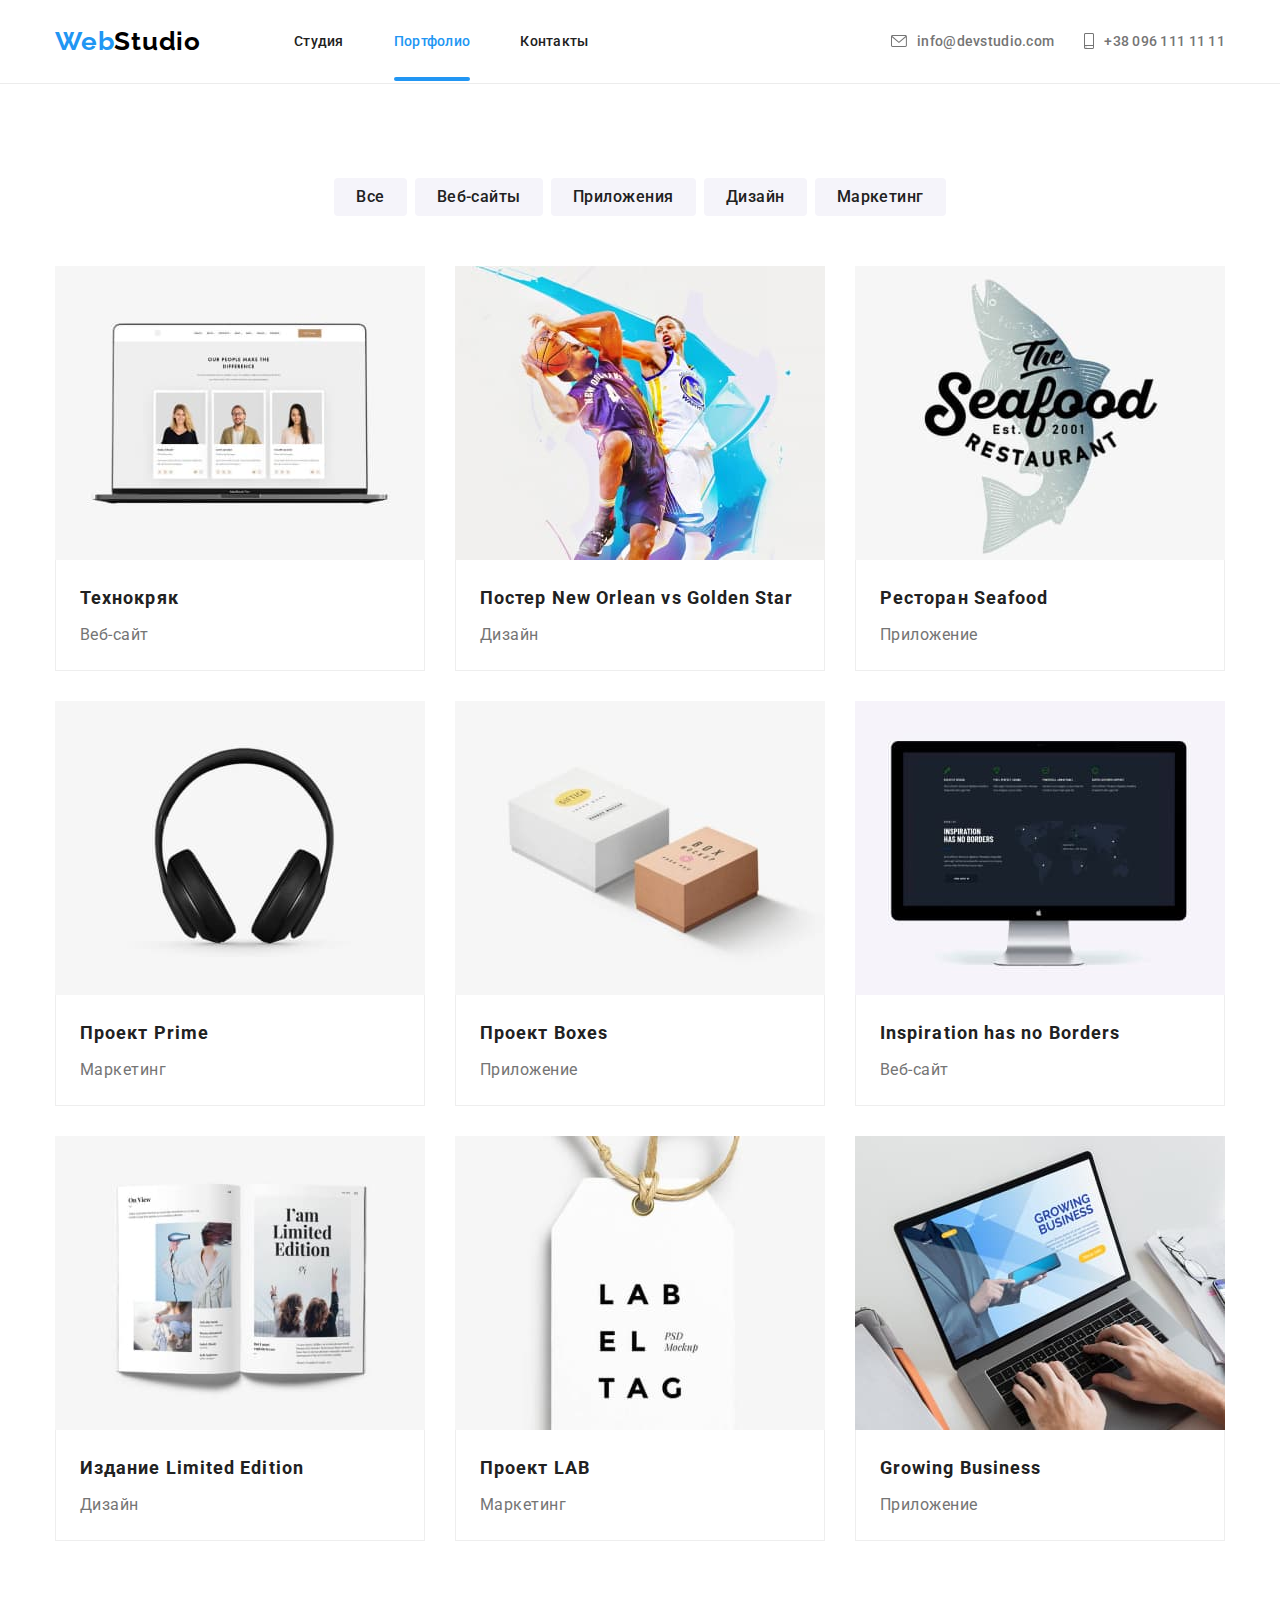
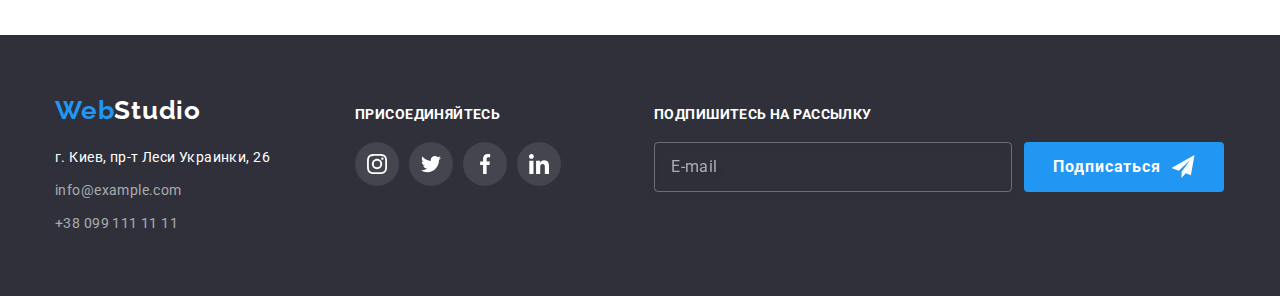
==== commit 75036156: "Add aria-label for some buttons" ====
--- a/portfolio.html
+++ b/portfolio.html
@@ -739,5 +739,107 @@
         </div>
       </div>
     </footer>
+
+    <div class="mobile-menu js-menu-container">
+      <button
+        class="closeMenu-button mobile-menu__closeMenu-button js-close-menu"
+        aria-label="Закрытие меню навигации"
+      >
+        <svg class="closeMenu-button__icon" width="40" height="40">
+          <use href="./images/icons.svg#icon-close_40px" />
+        </svg>
+      </button>
+      <nav class="navigation">
+        <ul class="navigation__list navigation__list--mobile-menu">
+          <li class="navigation__item navigation__item--mobile-menu">
+            <a
+              class="navigation__link navigation__link--mobile-menu"
+              href="./index.html"
+              >Студия</a
+            >
+          </li>
+          <li class="navigation__item navigation__item--mobile-menu">
+            <a
+              class="navigation__link navigation__link--mobile-menu navigation__link--current"
+              href="./portfolio.html"
+              >Портфолио</a
+            >
+          </li>
+          <li class="navigation__item navigation__item--mobile-menu">
+            <a
+              class="navigation__link navigation__link--mobile-menu"
+              href="#contacts"
+              >Контакты</a
+            >
+          </li>
+        </ul>
+      </nav>
+      <ul class="communication communication--mobile-menu">
+        <li class="communication__item communication__item--mobile-menu">
+          <a
+            class="communication__link communication__link--mobile-menu"
+            href="tel:+380961111111"
+            >+38 096 111 11 11</a
+          >
+        </li>
+        <li class="communication__item communication__item--mobile-menu">
+          <a
+            class="communication__link communication__link--mobile-menu"
+            href="mailto:info@devstudio.com"
+            >info@devstudio.com</a
+          >
+        </li>
+        <li class="communication__item communication__item--mobile-menu">
+          <ul class="social-networks social-networks--mobile-menu">
+            <li
+              class="social-networks__item social-networks__item--mobile-menu"
+            >
+              <a
+                class="social-networks__link social-networks__link--mobile-menu"
+                href="https://www.instagram.com/"
+                target="_blank"
+                rel="noreferrer noopener"
+                >Instagram</a
+              >
+            </li>
+            <li
+              class="social-networks__item social-networks__item--mobile-menu"
+            >
+              <a
+                class="social-networks__link social-networks__link--mobile-menu"
+                href="https://twitter.com/"
+                target="_blank"
+                rel="noreferrer noopener"
+                >Twitter</a
+              >
+            </li>
+            <li
+              class="social-networks__item social-networks__item--mobile-menu"
+            >
+              <a
+                class="social-networks__link social-networks__link--mobile-menu"
+                href="https://www.facebook.com/"
+                target="_blank"
+                rel="noreferrer noopener"
+                >Facebook</a
+              >
+            </li>
+            <li
+              class="social-networks__item social-networks__item--mobile-menu"
+            >
+              <a
+                class="social-networks__link social-networks__link--mobile-menu"
+                href="https://www.linkedin.com/"
+                target="_blank"
+                rel="noreferrer noopener"
+                >LinkedIn</a
+              >
+            </li>
+          </ul>
+        </li>
+      </ul>
+    </div>
+
+    <script src="./js/mobile-menu.js"></script>
   </body>
 </html>
--- a/css/main.min.css
+++ b/css/main.min.css
@@ -1,2 +1,2 @@
-:root{--accent-color: #2196f3;--current-bg-color: #2196f3;--current-txt-color: #fff;--main-txt-color: #212121;--secondary-txt-color: #757575;--third-txt-color: rgba(255, 255, 255, 0.6);--main-bg-color: #fff;--secondary-bg-color: #2f303a;--third-bg-color: #f5f4fa;--main-font-name: 'Roboto';--main-font-family: sans-serif;--secondary-font-name: 'Raleway';--secondary-font-family: sans-serif;--delay: 250ms;--time-function: cubic-bezier(0.4, 0, 0.2, 1)}.visually-hidden{position:absolute;width:1px;height:1px;margin:-1px;border:0;padding:0;white-space:nowrap;-webkit-clip-path:inset(100%);clip-path:inset(100%);clip:rect(0 0 0 0);overflow:hidden}body{font-family:var(--main-font-name),var(--main-font-family);font-style:normal;letter-spacing:0.03em;color:var(--main-txt-color);background-color:var(--main-bg-color)}img{display:block;max-height:100%}*:focus{outline-width:1px;outline-style:dotted;outline-color:var(--accent-color)}.section{padding:60px 0}@media screen and (min-width: 1200px){.section{padding:94px 0}}.container{min-width:320px;margin-left:auto;margin-right:auto;padding-left:15px;padding-right:15px}@media screen and (min-width: 480px){.container{max-width:480px}}@media screen and (min-width: 768px){.container{max-width:768px}}@media screen and (min-width: 1200px){.container{max-width:1200px}}.logo{font-family:var(--secondary-font-name),var(--secondary-font-family);font-weight:700;font-size:24px;line-height:1.167;letter-spacing:0.03em;color:var(--accent-color);text-decoration:none}@media screen and (min-width: 1200px){.logo{font-size:26px;line-height:1.192}}.logo__studio--black{color:#000}.logo__studio--white{color:#fff}.social-networks{display:-webkit-box;display:-ms-flexbox;display:flex;-webkit-box-pack:center;-ms-flex-pack:center;justify-content:center;margin:0;padding:0;list-style:none}.social-networks__item:not(:first-child){margin-left:10px}.social-networks__icon{fill:currentColor}.social-networks__link--join-offer,.social-networks__link--personal-cards{display:-webkit-box;display:-ms-flexbox;display:flex;-webkit-box-pack:center;-ms-flex-pack:center;justify-content:center;-webkit-box-align:center;-ms-flex-align:center;align-items:center;width:44px;height:44px;border:none;border-radius:50%}.page-header{border-bottom:1px solid #ececec}.page-header__container{display:-webkit-box;display:-ms-flexbox;display:flex;padding-top:0;padding-bottom:0;-webkit-box-align:center;-ms-flex-align:center;align-items:center}.page-header__logo{margin-top:24px;margin-bottom:25px}.page-header__openMenu-button{display:-webkit-box;display:-ms-flexbox;display:flex;-webkit-box-pack:center;-ms-flex-pack:center;justify-content:center;-webkit-box-align:center;-ms-flex-align:center;align-items:center;margin-left:auto;padding:0;width:40px;height:40px;background-color:transparent;border:none;cursor:pointer;-webkit-transition:color var(--delay) var(--time-function);transition:color var(--delay) var(--time-function)}@media screen and (min-width: 768px){.page-header__openMenu-button{display:none}}.page-header__openMenu-button:hover,.page-header__openMenu-button:focus{color:var(--accent-color)}.openMenu-button__icon{fill:currentColor}.mobile-menu{position:fixed;top:0;left:0;display:-webkit-box;display:-ms-flexbox;display:flex;-webkit-box-orient:vertical;-webkit-box-direction:normal;-ms-flex-direction:column;flex-direction:column;-webkit-box-pack:justify;-ms-flex-pack:justify;justify-content:space-between;width:100vw;height:100vh;padding:48px 40px;background-color:var(--main-bg-color);-webkit-transform:translateX(100%);transform:translateX(100%);-webkit-transition:-webkit-transform var(--delay) var(--time-function);transition:-webkit-transform var(--delay) var(--time-function);transition:transform var(--delay) var(--time-function);transition:transform var(--delay) var(--time-function), -webkit-transform var(--delay) var(--time-function)}.mobile-menu.is-open{-webkit-transform:translateX(0);transform:translateX(0)}.mobile-menu__closeMenu-button{position:absolute;top:0;right:0;translate:-15px 10px;display:-webkit-box;display:-ms-flexbox;display:flex;-webkit-box-pack:center;-ms-flex-pack:center;justify-content:center;-webkit-box-align:center;-ms-flex-align:center;align-items:center;padding:0;width:40px;height:40px;background-color:transparent;border:none;cursor:pointer;-webkit-transition:color var(--delay) var(--time-function);transition:color var(--delay) var(--time-function)}.mobile-menu__closeMenu-button:hover,.mobile-menu__closeMenu-button:focus{color:var(--accent-color)}.closeMenu-button__icon{fill:currentColor}.navigation__list--mobile-menu{display:-webkit-box;display:-ms-flexbox;display:flex;-webkit-box-orient:vertical;-webkit-box-direction:normal;-ms-flex-direction:column;flex-direction:column;margin:0;padding:0;list-style:none}.navigation__item--mobile-menu{margin-left:0;font-weight:500;font-size:40px;line-height:1.175;letter-spacing:0.02em;color:var(--main-txt-color)}.navigation__item--mobile-menu:not(:last-child){margin-bottom:32px}.navigation__link--mobile-menu{color:currentColor;text-decoration:none;-webkit-transition:color var(--delay) var(--time-function);transition:color var(--delay) var(--time-function)}.navigation__link--mobile-menu:hover,.navigation__link--mobile-menu:focus{color:var(--accent-color)}.communication--mobile-menu{display:-webkit-box;display:-ms-flexbox;display:flex;-webkit-box-orient:vertical;-webkit-box-direction:normal;-ms-flex-direction:column;flex-direction:column;margin:0;padding:0;list-style:none}.communication__item--mobile-menu{display:-webkit-box;display:-ms-flexbox;display:flex;-webkit-box-pack:start;-ms-flex-pack:start;justify-content:start}.communication__item--mobile-menu:not(:first-child){margin-top:32px}.communication__item--mobile-menu:last-child{margin-top:64px}.communication__item--mobile-menu:nth-child(1){font-weight:500;font-size:34px;line-height:1.176;letter-spacing:0.02em;color:var(--accent-color)}.communication__item--mobile-menu:nth-child(2){font-weight:500;font-size:24px;line-height:1.167;letter-spacing:0.02em;color:var(--secondary-txt-color)}.communication__link--mobile-menu{color:currentcolor;text-decoration:none}.social-networks__item--mobile-menu:not(:first-child){padding-left:10px;border-left:1px solid rgba(33,33,33,0.2)}.social-networks__link--mobile-menu{font-weight:500;font-size:18px;line-height:1.222;letter-spacing:0.02em;color:var(--accent-color);text-decoration:none}.navigation__menu{display:-webkit-box;display:-ms-flexbox;display:flex;-webkit-box-pack:justify;-ms-flex-pack:justify;justify-content:space-between;-webkit-box-align:center;-ms-flex-align:center;align-items:center;margin-left:93px;width:100%}@media screen and (max-width: 767px){.navigation__menu{display:none}}.navigation__list--notMobile{display:-webkit-box;display:-ms-flexbox;display:flex;margin:0;padding:0;list-style:none}.navigation__item--notMobile{font-weight:500;font-size:14px;line-height:1.14;letter-spacing:0.02em;color:var(--main-txt-color)}.navigation__item--notMobile:not(:first-child){margin-left:50px}.navigation__link--notMobile{color:currentColor;text-decoration:none;-webkit-transition:color var(--delay) var(--time-function);transition:color var(--delay) var(--time-function)}.navigation__link--notMobile:hover,.navigation__link--notMobile:focus{color:var(--accent-color)}.navigation__link--current{position:relative;color:var(--accent-color)}@media screen and (min-width: 768px){.navigation__link--current::after{position:absolute;left:0;bottom:0;-webkit-transform:translateY(calc(100% + 28px));transform:translateY(calc(100% + 28px));display:block;width:100%;height:4px;content:'';background-color:var(--accent-color);border-radius:2px}}.communication--notMobile{display:-webkit-box;display:-ms-flexbox;display:flex;-webkit-box-orient:vertical;-webkit-box-direction:normal;-ms-flex-direction:column;flex-direction:column;padding:0;list-style:none}@media screen and (min-width: 768px){.communication--notMobile{margin:0 0 0 auto}}@media screen and (min-width: 1200px){.communication--notMobile{-webkit-box-orient:horizontal;-webkit-box-direction:normal;-ms-flex-direction:row;flex-direction:row}}@media screen and (min-width: 768px){.communication__item--notMobile:not(:first-child){margin-top:10px}}@media screen and (min-width: 1200px){.communication__item--notMobile:not(:first-child){margin-top:0;margin-left:30px}}.communication__link--notMobile{display:-webkit-box;display:-ms-flexbox;display:flex;-webkit-box-align:center;-ms-flex-align:center;align-items:center;font-weight:500;font-size:12px;line-height:1.167;letter-spacing:0.02em;color:var(--secondary-txt-color);text-decoration:none;-webkit-transition:color var(--delay) var(--time-function);transition:color var(--delay) var(--time-function)}@media screen and (min-width: 1200px){.communication__link--notMobile{font-size:14px;line-height:1.143}}.communication__link--notMobile:hover,.communication__link--notMobile:focus{color:var(--accent-color)}.communication__icon{margin-right:8px;fill:currentColor}@media screen and (min-width: 1200px){.communication__icon{margin-right:10px}}@media screen and (max-width: 1199px){.communication__icon--mail{width:14px;height:10px}}@media screen and (max-width: 1199px){.communication__icon--smartphone{width:10px;height:14px}}.page-footer{padding-top:60px;padding-bottom:60px;background-color:var(--secondary-bg-color)}.page-footer__container{display:-webkit-box;display:-ms-flexbox;display:flex;-webkit-box-orient:vertical;-webkit-box-direction:normal;-ms-flex-direction:column;flex-direction:column;-webkit-box-align:center;-ms-flex-align:center;align-items:center}@media screen and (min-width: 768px){.page-footer__container{-webkit-box-orient:horizontal;-webkit-box-direction:normal;-ms-flex-direction:row;flex-direction:row;-ms-flex-wrap:wrap;flex-wrap:wrap;-webkit-box-align:baseline;-ms-flex-align:baseline;align-items:baseline;-ms-flex-pack:distribute;justify-content:space-around}}@media screen and (min-width: 1200px){.page-footer__container{-ms-flex-wrap:wrap;flex-wrap:wrap;-webkit-box-pack:start;-ms-flex-pack:start;justify-content:start}}@media screen and (max-width: 1199px){.sign-container--mobile{margin-top:60px}}@media screen and (max-width: 767px){.join-offer--mobile{margin-top:60px}}.address-container{text-align:center}@media screen and (min-width: 1200px){.address-container{margin-right:85px;text-align:start}}.page-footer__logo{display:inline-block;margin-bottom:20px}.address{font-style:normal;font-weight:400;font-size:14px;line-height:1.714;letter-spacing:0.03em;text-align:center;color:var(--current-txt-color)}@media screen and (min-width: 1200px){.address{text-align:start}}.address__list{margin:0;padding:0;list-style:none}.address__item{margin-top:8px}@media screen and (min-width: 1200px){.address__item{margin-top:9px}}.address__link{font-weight:400;font-size:14px;line-height:1.714;letter-spacing:0.03em;color:var(--third-txt-color);text-decoration:none;-webkit-transition:color var(--delay) var(--time-function);transition:color var(--delay) var(--time-function)}.address__link:hover,.address__link:focus{color:var(--accent-color)}@media screen and (min-width: 1200px){.join-offer{margin-right:93px}}.join-offer__title{margin-top:0;margin-bottom:20px;font-weight:400;font-size:14px;line-height:1.143;letter-spacing:0.03em;text-align:center;text-transform:uppercase;color:var(--current-txt-color)}@media screen and (min-width: 1200px){.join-offer__title{text-align:start}}.social-networks__link--join-offer{color:var(--current-txt-color);background-color:rgba(255,255,255,0.1);-webkit-transition:background-color var(--delay) var(--time-function);transition:background-color var(--delay) var(--time-function)}.social-networks__link--join-offer:hover,.social-networks__link--join-offer:focus{background-color:var(--accent-color)}.social-networks__link--join-offer:focus{outline:none}@media screen and (max-width: 1199px){.sign-container{width:100%}}.sign-container__title{margin-top:0;margin-bottom:20px;font-weight:400;font-size:14px;line-height:1.143;letter-spacing:0.03em;text-align:center;text-transform:uppercase;color:var(--current-txt-color)}@media screen and (min-width: 1200px){.sign-container__title{text-align:start}}.sign-form{display:-webkit-box;display:-ms-flexbox;display:flex;-webkit-box-orient:vertical;-webkit-box-direction:normal;-ms-flex-direction:column;flex-direction:column;-webkit-box-align:center;-ms-flex-align:center;align-items:center}@media screen and (min-width: 1200px){.sign-form{-webkit-box-orient:horizontal;-webkit-box-direction:normal;-ms-flex-direction:row;flex-direction:row;-webkit-box-pack:justify;-ms-flex-pack:justify;justify-content:space-between}}.sign-form__email{padding-left:16px;padding-right:16px;width:100%;height:50px;font-weight:400;font-size:16px;line-height:1.25;letter-spacing:0.03em;color:var(--current-txt-color);background-color:transparent;border:1px solid rgba(255,255,255,0.3);-webkit-filter:drop-shadow(0px 4px 4px rgba(0,0,0,0.15));filter:drop-shadow(0px 4px 4px rgba(0,0,0,0.15));border-radius:4px;-webkit-transition:border-color var(--delay) var(--time-function);transition:border-color var(--delay) var(--time-function)}@media screen and (min-width: 480px){.sign-form__email{width:450px}}@media screen and (min-width: 1200px){.sign-form__email{width:358px}}.sign-form__email::-webkit-input-placeholder{color:var(--third-txt-color)}.sign-form__email:-ms-input-placeholder{color:var(--third-txt-color)}.sign-form__email::-ms-input-placeholder{color:var(--third-txt-color)}.sign-form__email::placeholder{color:var(--third-txt-color)}.sign-form__email:hover{border-color:var(--accent-color)}.sign-button{display:-webkit-box;display:-ms-flexbox;display:flex;-webkit-box-pack:center;-ms-flex-pack:center;justify-content:center;-webkit-box-align:center;-ms-flex-align:center;align-items:center;margin-top:20px;padding:0;width:200px;height:50px;font-weight:700;font-size:16px;line-height:1.875px;letter-spacing:0.06em;color:var(--current-txt-color);background-color:var(--current-bg-color);border:none;border-radius:4px;cursor:pointer;-webkit-transition:-webkit-box-shadow var(--delay) var(--time-function);transition:-webkit-box-shadow var(--delay) var(--time-function);transition:box-shadow var(--delay) var(--time-function);transition:box-shadow var(--delay) var(--time-function), -webkit-box-shadow var(--delay) var(--time-function)}@media screen and (min-width: 1200px){.sign-button{margin-top:0;margin-left:12px}}.sign-button:hover{-webkit-box-shadow:0px 4px 4px rgba(0,0,0,0.15);box-shadow:0px 4px 4px rgba(0,0,0,0.15)}.sign-button__icon{margin-left:10px;fill:currentcolor}.section-hero{padding:0px}.section-hero__thumb{width:100%;height:100%;margin-left:auto;margin-right:auto;padding:118px 0;background-color:#c4c4c4;background-image:-webkit-gradient(linear, left top, right top, from(rgba(47,48,58,0.4)), to(rgba(47,48,58,0.4))),url("../images/img-bg-hero-480x400.jpg");background-image:linear-gradient(to right, rgba(47,48,58,0.4), rgba(47,48,58,0.4)),url("../images/img-bg-hero-480x400.jpg");background-size:cover;background-position:center;background-repeat:no-repeat}@media screen and (max-width: 386px){.section-hero__thumb{padding:97px 0}}@media screen and (max-width: 347px){.section-hero__thumb{padding:76px 0}}@media (min-device-pixel-ratio: 2), (-webkit-min-device-pixel-ratio: 2), (min-resolution: 192dpi), (min-resolution: 2dppx){.section-hero__thumb{background-image:-webkit-gradient(linear, left top, right top, from(rgba(47,48,58,0.4)), to(rgba(47,48,58,0.4))),url("../images/img-bg-hero-480x400@2x.jpg");background-image:linear-gradient(to right, rgba(47,48,58,0.4), rgba(47,48,58,0.4)),url("../images/img-bg-hero-480x400@2x.jpg")}}@media screen and (min-width: 480px){.section-hero__thumb{background-image:-webkit-gradient(linear, left top, right top, from(rgba(47,48,58,0.4)), to(rgba(47,48,58,0.4))),url("../images/img-bg-hero-768x400.jpg");background-image:linear-gradient(to right, rgba(47,48,58,0.4), rgba(47,48,58,0.4)),url("../images/img-bg-hero-768x400.jpg")}}@media screen and (min-width: 480px) and (min-device-pixel-ratio: 2), screen and (min-width: 480px) and (-webkit-min-device-pixel-ratio: 2), screen and (min-width: 480px) and (min-resolution: 192dpi), screen and (min-width: 480px) and (min-resolution: 2dppx){.section-hero__thumb{background-image:-webkit-gradient(linear, left top, right top, from(rgba(47,48,58,0.4)), to(rgba(47,48,58,0.4))),url("../images/img-bg-hero-768x400@2x.jpg");background-image:linear-gradient(to right, rgba(47,48,58,0.4), rgba(47,48,58,0.4)),url("../images/img-bg-hero-768x400@2x.jpg")}}@media screen and (min-width: 768px){.section-hero__thumb{background-image:-webkit-gradient(linear, left top, right top, from(rgba(47,48,58,0.4)), to(rgba(47,48,58,0.4))),url("../images/img-bg-hero-1600x600.jpg");background-image:linear-gradient(to right, rgba(47,48,58,0.4), rgba(47,48,58,0.4)),url("../images/img-bg-hero-1600x600.jpg")}}@media screen and (min-width: 768px) and (min-device-pixel-ratio: 2), screen and (min-width: 768px) and (-webkit-min-device-pixel-ratio: 2), screen and (min-width: 768px) and (min-resolution: 192dpi), screen and (min-width: 768px) and (min-resolution: 2dppx){.section-hero__thumb{background-image:-webkit-gradient(linear, left top, right top, from(rgba(47,48,58,0.4)), to(rgba(47,48,58,0.4))),url("../images/img-bg-hero-1600x600@2x.jpg");background-image:linear-gradient(to right, rgba(47,48,58,0.4), rgba(47,48,58,0.4)),url("../images/img-bg-hero-1600x600@2x.jpg")}}@media screen and (min-width: 1200px){.section-hero__thumb{padding:200px 0;max-width:1600px;background-size:cover}}.section-hero__title{margin-top:0;margin-bottom:30px;font-weight:900;font-size:26px;line-height:1.615;letter-spacing:0.06em;color:var(--current-txt-color);text-align:center;text-transform:uppercase}@media screen and (min-width: 1200px){.section-hero__title{font-size:44px;line-height:1.364}}.section-hero__button{display:block;margin-left:auto;margin-right:auto;padding:10px 32px;font-weight:700;font-size:16px;line-height:1.875;letter-spacing:0.06em;color:var(--current-txt-color);text-align:center;background-color:var(--current-bg-color);border:none;border-radius:4px;-webkit-box-sizing:border-box;box-sizing:border-box;cursor:pointer;-webkit-transition:-webkit-box-shadow var(--delay) var(--time-function);transition:-webkit-box-shadow var(--delay) var(--time-function);transition:box-shadow var(--delay) var(--time-function);transition:box-shadow var(--delay) var(--time-function), -webkit-box-shadow var(--delay) var(--time-function)}.section-hero__button:hover,.section-hero__button:focus{-webkit-box-shadow:0px 4px 4px rgba(0,0,0,0.15);box-shadow:0px 4px 4px rgba(0,0,0,0.15)}@media screen and (min-width: 1200px){.section-advantages{padding-bottom:0}}.advantage{margin:0;padding:0;list-style:none}@media screen and (min-width: 768px){.advantage{display:-webkit-box;display:-ms-flexbox;display:flex;-ms-flex-wrap:wrap;flex-wrap:wrap;margin-top:calc(-1 * 30px);margin-left:calc(-1 * 30px)}}.advantage__item{width:100%}.advantage__item:not(:first-child){margin-top:30px}@media screen and (min-width: 768px){.advantage__item{margin-top:30px;margin-left:30px;width:354px}}@media screen and (min-width: 1200px){.advantage__item{width:270px}}.advantage__container{display:-webkit-box;display:-ms-flexbox;display:flex;-webkit-box-pack:center;-ms-flex-pack:center;justify-content:center;-webkit-box-align:center;-ms-flex-align:center;align-items:center;margin-bottom:30px;height:120px;width:100%;background-color:var(--third-bg-color);border-radius:4px;border:none}@media screen and (min-width: 768px){.advantage__container{width:354px}}@media screen and (min-width: 1200px){.advantage__container{width:270px}}.advantage__title{margin-top:0;margin-bottom:10px;font-weight:700;font-size:14px;line-height:1.143;letter-spacing:0.03em;text-transform:uppercase}@media screen and (max-width: 480px){.advantage__title{text-align:center}}.advantage__description{margin-top:0;margin-bottom:0;font-weight:400;font-size:14px;line-height:1.714;letter-spacing:0.03em;color:var(--secondary-txt-color)}@media screen and (max-width: 1199px){.section-case{display:none}}.section-case__title{margin-top:0;margin-bottom:50px;font-weight:700;font-size:36px;line-height:1.167;letter-spacing:0.03em;text-align:center}.section-case__list{display:-webkit-box;display:-ms-flexbox;display:flex;-webkit-box-pack:justify;-ms-flex-pack:justify;justify-content:space-between;margin:0;padding:0;list-style:none}.section-case__item{position:relative}.section-case__description{position:absolute;left:0;bottom:0;display:inline-block;margin:0;padding-top:27px;padding-bottom:27px;width:100%;font-weight:700;font-size:14px;line-height:1.143;letter-spacing:0.03em;text-transform:uppercase;text-align:center;color:var(--current-txt-color);background:rgba(47,48,58,0.8)}.section-team{background-color:var(--third-bg-color)}.section-team__title{margin-top:0;margin-bottom:30px;font-weight:700;font-size:28px;line-height:1.179;letter-spacing:0.03em;text-align:center}@media screen and (min-width: 1200px){.section-team__title{margin-bottom:50px;font-size:36px;line-height:1.167}}.personal-cards{--person-set-gap: 30px;margin:0;padding:0;list-style:none}@media screen and (min-width: 768px){.personal-cards{display:-webkit-box;display:-ms-flexbox;display:flex;-ms-flex-wrap:wrap;flex-wrap:wrap;margin-top:calc(-1 * var(--person-set-gap));margin-left:calc(-1 * var(--person-set-gap))}}.personal-cards__item{background-color:#fff;border-radius:0px 0px 4px 4px;-webkit-box-shadow:0px 1px 3px rgba(0,0,0,0.12),0px 1px 1px rgba(0,0,0,0.14),0px 2px 1px rgba(0,0,0,0.2);box-shadow:0px 1px 3px rgba(0,0,0,0.12),0px 1px 1px rgba(0,0,0,0.14),0px 2px 1px rgba(0,0,0,0.2)}.personal-cards__item:not(:first-child){margin-top:var(--person-set-gap)}@media screen and (min-width: 768px){.personal-cards__item{-ms-flex-preferred-size:calc((100% - 2 * var(--person-set-gap)) / 2);flex-basis:calc((100% - 2 * var(--person-set-gap)) / 2);margin-top:var(--person-set-gap);margin-left:var(--person-set-gap)}}@media screen and (min-width: 1200px){.personal-cards__item{-ms-flex-preferred-size:calc((100% - 4 * var(--person-set-gap)) / 4);flex-basis:calc((100% - 4 * var(--person-set-gap)) / 4)}}@media screen and (min-width: 768px){.personal-cards__thumb{height:374px}}@media screen and (min-width: 1200px){.personal-cards__thumb{height:260px}}.personal-cards__photo{max-width:100%;height:100%;-o-object-fit:cover;object-fit:cover}.personal-cards__info{padding:30px 6px 24px 6px}@media screen and (min-width: 1200){.personal-cards__info{padding:30px 6px}}.personal-cards__name{margin-top:0;margin-bottom:10px;font-weight:500;font-size:16px;line-height:1.19;text-align:center}.personal-cards__position{margin-top:0;margin-bottom:16px;font-weight:400;font-size:16px;line-height:1.19;color:var(--secondary-txt-color);text-align:center}.social-networks__link--personal-cards{color:#afb1b8;background-color:transparent;-webkit-transition:background-color var(--delay) var(--time-function),color var(--delay) var(--time-function);transition:background-color var(--delay) var(--time-function),color var(--delay) var(--time-function)}.social-networks__link--personal-cards:hover,.social-networks__link--personal-cards:focus{color:var(--current-txt-color);background-color:var(--accent-color)}.social-networks__link--personal-cards:focus{outline:none}.clients__title{margin-top:0;margin-bottom:30px;font-weight:700;font-size:28px;line-height:1.179;letter-spacing:0.03em;text-align:center}@media screen and (min-width: 1200px){.clients__title{margin-bottom:50px;font-size:36px;line-height:1.167}}.clients{--clients-gap: 30px;display:-webkit-box;display:-ms-flexbox;display:flex;-ms-flex-wrap:wrap;flex-wrap:wrap;margin-bottom:0;padding:0;margin-top:calc(-1 * var(--clients-gap));margin-left:calc(-1 * var(--clients-gap));list-style:none}.clients__item{display:-webkit-box;display:-ms-flexbox;display:flex;margin-top:var(--clients-gap);margin-left:var(--clients-gap);-ms-flex-preferred-size:calc((100% - 2 * var(--clients-gap)) / 2);flex-basis:calc((100% - 2 * var(--clients-gap)) / 2);height:90px}@media screen and (min-width: 768px){.clients__item{-ms-flex-preferred-size:calc((100% - 2 * var(--clients-gap)) / 2);flex-basis:calc((100% - 2 * var(--clients-gap)) / 2)}}@media screen and (min-width: 1200px){.clients__item{-ms-flex-preferred-size:calc((100% - 6 * var(--clients-gap)) / 6);flex-basis:calc((100% - 6 * var(--clients-gap)) / 6)}}.clients__link{display:-webkit-box;display:-ms-flexbox;display:flex;-webkit-box-pack:center;-ms-flex-pack:center;justify-content:center;-webkit-box-align:center;-ms-flex-align:center;align-items:center;width:100%;height:100%;color:#afb1b8;background-color:transparent;border-radius:4px;border:1px solid #afb1b8;-webkit-transition:color var(--delay) var(--time-function),border-color var(--delay) var(--time-function);transition:color var(--delay) var(--time-function),border-color var(--delay) var(--time-function)}.clients__link:hover,.clients__link:focus{color:var(--accent-color);border-color:var(--accent-color)}.clients__link:focus{outline:none}.clients__icon{fill:currentColor}.section-portfolio__button-list{display:-webkit-box;display:-ms-flexbox;display:flex;-webkit-box-pack:left;-ms-flex-pack:left;justify-content:left;-ms-flex-wrap:wrap;flex-wrap:wrap;margin-top:-15px;margin-bottom:40px;padding-left:0;list-style:none}@media screen and (min-width: 768px){.section-portfolio__button-list{-webkit-box-pack:center;-ms-flex-pack:center;justify-content:center;margin-top:0;margin-bottom:30px}}@media screen and (min-width: 1200px){.section-portfolio__button-list{margin-bottom:50px}}.section-portfolio__button-item:not(:last-child){margin-right:8px}@media screen and (max-width: 767px){.section-portfolio__button-item{margin-top:15px}}.section-portfolio__button{padding:6px 22px;font-weight:500;font-size:16px;line-height:1.625;letter-spacing:0.03em;color:var(--main-txt-color);text-align:center;background-color:var(--third-bg-color);border-style:none;border-radius:4px;-webkit-box-shadow:none;box-shadow:none;cursor:pointer;-webkit-transition:background-color var(--delay) var(--time-function),color var(--delay) var(--time-function),-webkit-box-shadow var(--delay) var(--time-function);transition:background-color var(--delay) var(--time-function),color var(--delay) var(--time-function),-webkit-box-shadow var(--delay) var(--time-function);transition:background-color var(--delay) var(--time-function),color var(--delay) var(--time-function),box-shadow var(--delay) var(--time-function);transition:background-color var(--delay) var(--time-function),color var(--delay) var(--time-function),box-shadow var(--delay) var(--time-function),-webkit-box-shadow var(--delay) var(--time-function)}.section-portfolio__button:hover,.section-portfolio__button:focus{color:var(--current-txt-color);background-color:var(--current-bg-color);-webkit-box-shadow:0px 3px 1px rgba(0,0,0,0.1),0px 1px 2px rgba(0,0,0,0.08),0px 2px 2px rgba(0,0,0,0.12);box-shadow:0px 3px 1px rgba(0,0,0,0.1),0px 1px 2px rgba(0,0,0,0.08),0px 2px 2px rgba(0,0,0,0.12)}.section-portfolio__work-list{--card-set-gap: 30px;margin:0;padding:0;list-style:none}@media screen and (min-width: 768px){.section-portfolio__work-list{display:-webkit-box;display:-ms-flexbox;display:flex;-ms-flex-wrap:wrap;flex-wrap:wrap;margin-top:calc(-1 * var(--card-set-gap));margin-left:calc(-1 * var(--card-set-gap))}}.card{background-color:#fff}.card:not(:first-child){margin-top:var(--card-set-gap)}@media screen and (min-width: 768px){.card{-ms-flex-preferred-size:calc((100% - 2 * var(--card-set-gap)) / 2);flex-basis:calc((100% - 2 * var(--card-set-gap)) / 2);margin-top:var(--card-set-gap);margin-left:var(--card-set-gap)}}@media screen and (min-width: 1200px){.card{-ms-flex-preferred-size:calc((100% - 3 * var(--card-set-gap)) / 3);flex-basis:calc((100% - 3 * var(--card-set-gap)) / 3)}}.card__link{display:block;text-decoration:none;outline:none;-webkit-transition:-webkit-box-shadow var(--delay) var(--time-function);transition:-webkit-box-shadow var(--delay) var(--time-function);transition:box-shadow var(--delay) var(--time-function);transition:box-shadow var(--delay) var(--time-function), -webkit-box-shadow var(--delay) var(--time-function)}.card__link:hover,.card__link:focus{-webkit-box-shadow:0px 1px 1px rgba(0,0,0,0.12),0px 4px 4px rgba(0,0,0,0.06),1px 4px 6px rgba(0,0,0,0.16);box-shadow:0px 1px 1px rgba(0,0,0,0.12),0px 4px 4px rgba(0,0,0,0.06),1px 4px 6px rgba(0,0,0,0.16)}.card__thumb{position:relative;overflow:hidden;max-height:294px}.card__photo{max-width:100%;-o-object-fit:cover;object-fit:cover}@media screen and (min-width: 768px){.card__photo{max-width:354px}}@media screen and (min-width: 1200px){.card__photo{max-width:370px}}.card__overlay{position:absolute;top:0;left:0;-webkit-transform:translateY(100%);transform:translateY(100%);-webkit-transition:-webkit-transform var(--delay) var(--time-function);transition:-webkit-transform var(--delay) var(--time-function);transition:transform var(--delay) var(--time-function);transition:transform var(--delay) var(--time-function), -webkit-transform var(--delay) var(--time-function);display:-webkit-box;display:-ms-flexbox;display:flex;-webkit-box-align:center;-ms-flex-align:center;align-items:center;width:100%;height:100%;padding:24px 24px;background-color:var(--current-bg-color);opacity:0.9}.card__link:hover .card__overlay,.card__link:focus .card__overlay{-webkit-transform:translateY(0);transform:translateY(0)}.card__describe{margin:0;font-weight:400;font-size:18px;line-height:1.556;letter-spacing:0.03em;color:var(--current-txt-color)}.card__link{display:-webkit-box;display:-ms-flexbox;display:flex;-webkit-box-orient:vertical;-webkit-box-direction:normal;-ms-flex-direction:column;flex-direction:column;height:100%}.card__info-container{-webkit-box-flex:1;-ms-flex-positive:1;flex-grow:1;padding:20px 24px;border:1px solid #eee;border-top:none}.card__title{margin-top:0;margin-bottom:4px;font-weight:700;font-size:18px;line-height:2;letter-spacing:0.06em;color:var(--main-txt-color)}.card__type{margin:0;font-weight:400;font-size:16px;line-height:1.875;letter-spacing:0.03em;color:var(--secondary-txt-color)}.backdrop{position:fixed;top:0;left:0;width:100vw;height:100vh;background-color:rgba(0,0,0,0.2);opacity:1;-webkit-transition:opacity var(--delay) var(--time-function);transition:opacity var(--delay) var(--time-function)}.backdrop.is-hidden{visibility:hidden;opacity:0;pointer-events:none}.modal{position:absolute;top:50%;left:50%;-webkit-transform:translate(-50%, -50%) scale(1);transform:translate(-50%, -50%) scale(1);width:calc(100% - 30px);padding:40px;background-color:var(--main-bg-color);-webkit-box-shadow:0px 1px 3px rgba(0,0,0,0.12),0px 1px 1px rgba(0,0,0,0.14),0px 2px 1px rgba(0,0,0,0.2);box-shadow:0px 1px 3px rgba(0,0,0,0.12),0px 1px 1px rgba(0,0,0,0.14),0px 2px 1px rgba(0,0,0,0.2);border-radius:4px;-webkit-transition:-webkit-transform var(--delay) var(--time-function);transition:-webkit-transform var(--delay) var(--time-function);transition:transform var(--delay) var(--time-function);transition:transform var(--delay) var(--time-function), -webkit-transform var(--delay) var(--time-function)}@media screen and (min-width: 480px){.modal{width:450px}}@media screen and (min-width: 1200px){.modal{width:528px}}.backdrop.is-hidden .modal{-webkit-transform:translate(-50%, -50%) scale(0.8);transform:translate(-50%, -50%) scale(0.8)}.close-button{position:absolute;top:0;right:0;-webkit-transform:translate(-8px, 8px);transform:translate(-8px, 8px);display:-webkit-box;display:-ms-flexbox;display:flex;-webkit-box-pack:center;-ms-flex-pack:center;justify-content:center;-webkit-box-align:center;-ms-flex-align:center;align-items:center;padding:0;width:30px;height:30px;color:#000;background-color:transparent;border:1px solid rgba(0,0,0,0.1);border-radius:50%;-webkit-transition:color var(--delay) var(--time-function);transition:color var(--delay) var(--time-function)}.close-button:hover,.close-button:focus{color:var(--accent-color)}.close-button__icon{fill:currentColor}.modal__title{margin-top:0;margin-bottom:12px;font-weight:700;font-size:20px;line-height:1.5;text-align:center;letter-spacing:0.03em}@media screen and (min-width: 1200px){.modal__title{line-height:1.15}}.submit-button{display:block;margin:30px auto 0;padding:0;width:200px;height:50px;font-weight:700;font-size:16px;line-height:1.875;letter-spacing:0.06em;color:var(--current-txt-color);background-color:var(--current-bg-color);border:none;border-radius:4px;-webkit-box-shadow:none;box-shadow:none;-webkit-transition:background-color var(--delay) var(--time-function),-webkit-box-shadow var(--delay) var(--time-function);transition:background-color var(--delay) var(--time-function),-webkit-box-shadow var(--delay) var(--time-function);transition:background-color var(--delay) var(--time-function),box-shadow var(--delay) var(--time-function);transition:background-color var(--delay) var(--time-function),box-shadow var(--delay) var(--time-function),-webkit-box-shadow var(--delay) var(--time-function)}.submit-button:hover,.submit-button:focus{background-color:#188ce8;-webkit-box-shadow:0px 4px 4px rgba(0,0,0,0.15);box-shadow:0px 4px 4px rgba(0,0,0,0.15)}.modal-form__label{display:block;margin-bottom:4px;font-weight:400;font-size:12px;line-height:1.167;letter-spacing:0.01em;color:var(--secondary-txt-color)}.modal-form__container{position:relative;margin-bottom:10px}.modal-form__input{padding:12px 16px 12px 42px;width:100%;height:40px;font-weight:400;font-size:14px;line-height:1.714;letter-spacing:0.03em;color:var(--secondary-txt-color);border:1px solid rgba(33,33,33,0.2);border-radius:4px;-webkit-transition:color var(--delay) var(--time-function),border-color var(--delay) var(--time-function);transition:color var(--delay) var(--time-function),border-color var(--delay) var(--time-function)}.modal-form__container:hover .modal-form__input,.modal-form__container:focus-within .modal-form__input{border-color:var(--accent-color)}.modal-form__icon{position:absolute;top:50%;left:12px;-webkit-transform:translateY(-50%);transform:translateY(-50%);-webkit-transition:fill var(--delay) var(--time-function);transition:fill var(--delay) var(--time-function)}.modal-form__container:hover .modal-form__icon,.modal-form__container:focus-within .modal-form__icon{fill:var(--accent-color)}.modal-form__textarea{display:block;padding:12px 16px;width:100%;height:120px;resize:none;font-weight:400;font-size:14px;line-height:1.714;letter-spacing:0.03em;color:var(--secondary-txt-color);border:1px solid rgba(33,33,33,0.2);border-radius:4px;-webkit-transition:color var(--delay) var(--time-function),border-color var(--delay) var(--time-function);transition:color var(--delay) var(--time-function),border-color var(--delay) var(--time-function)}.modal-form__textarea::-webkit-input-placeholder{font-weight:400;font-size:12px;line-height:1.167;letter-spacing:0.01em;color:rgba(117,117,117,0.5)}.modal-form__textarea:-ms-input-placeholder{font-weight:400;font-size:12px;line-height:1.167;letter-spacing:0.01em;color:rgba(117,117,117,0.5)}.modal-form__textarea::-ms-input-placeholder{font-weight:400;font-size:12px;line-height:1.167;letter-spacing:0.01em;color:rgba(117,117,117,0.5)}.modal-form__textarea::placeholder{font-weight:400;font-size:12px;line-height:1.167;letter-spacing:0.01em;color:rgba(117,117,117,0.5)}.modal-form__container:hover .modal-form__textarea,.modal-form__container:focus-within .modal-form__textarea{border-color:var(--accent-color)}.modal-form__checkbox-label{display:-webkit-box;display:-ms-flexbox;display:flex;-webkit-box-pack:center;-ms-flex-pack:center;justify-content:center;-webkit-box-align:center;-ms-flex-align:center;align-items:center;-moz-user-select:none;-ms-user-select:none;-o-user-select:none;-webkit-user-select:none;user-select:none;margin-top:20px;font-weight:400;font-size:12px;line-height:1.167;letter-spacing:0.03em;color:var(--secondary-txt-color);text-align:center}@media screen and (mai-width: 1200px){.modal-form__checkbox-label{font-size:14px;line-height:1.714}}.modal-form__checkbox-link{color:var(--accent-color);-webkit-text-decoration-line:underline;text-decoration-line:underline}.modal-form__checkbox-icon{margin-right:8px;min-width:16px;height:15px;fill:var(--accent-color);background-color:transparent;border:2px solid black;border-radius:2px;-webkit-transition:border-color var(--delay) var(--time-function);transition:border-color var(--delay) var(--time-function);cursor:pointer}.modal-form__checkbox-input:checked+.modal-form__checkbox-icon{border:none}.modal-form__checkbox-icon:hover{border-color:var(--accent-color)}.modal-form__checkbox-input:focus+.modal-form__checkbox-icon{border-color:var(--accent-color);outline:0.5px dotted}.checkbox-icon__source{display:none}.modal-form__checkbox-input:checked+.modal-form__checkbox-icon .checkbox-icon__source{display:block}
+:root{--accent-color: #2196f3;--current-bg-color: #2196f3;--current-txt-color: #fff;--main-txt-color: #212121;--secondary-txt-color: #757575;--third-txt-color: rgba(255, 255, 255, 0.6);--main-bg-color: #fff;--secondary-bg-color: #2f303a;--third-bg-color: #f5f4fa;--main-font-name: 'Roboto';--main-font-family: sans-serif;--secondary-font-name: 'Raleway';--secondary-font-family: sans-serif;--delay: 250ms;--time-function: cubic-bezier(0.4, 0, 0.2, 1)}.visually-hidden{position:absolute;width:1px;height:1px;margin:-1px;border:0;padding:0;white-space:nowrap;-webkit-clip-path:inset(100%);clip-path:inset(100%);clip:rect(0 0 0 0);overflow:hidden}body{font-family:var(--main-font-name),var(--main-font-family);font-style:normal;letter-spacing:0.03em;color:var(--main-txt-color);background-color:var(--main-bg-color)}img{display:block;max-height:100%}*:focus{outline-width:1px;outline-style:dotted;outline-color:var(--accent-color)}.section{padding:60px 0}@media screen and (min-width: 1200px){.section{padding:94px 0}}.container{min-width:320px;margin-left:auto;margin-right:auto;padding-left:15px;padding-right:15px}@media screen and (min-width: 480px){.container{max-width:480px}}@media screen and (min-width: 768px){.container{max-width:768px}}@media screen and (min-width: 1200px){.container{max-width:1200px}}.logo{font-family:var(--secondary-font-name),var(--secondary-font-family);font-weight:700;font-size:24px;line-height:1.167;letter-spacing:0.03em;color:var(--accent-color);text-decoration:none}@media screen and (min-width: 1200px){.logo{font-size:26px;line-height:1.192}}.logo__studio--black{color:#000}.logo__studio--white{color:#fff}.social-networks{display:-webkit-box;display:-ms-flexbox;display:flex;-webkit-box-pack:center;-ms-flex-pack:center;justify-content:center;margin:0;padding:0;list-style:none}.social-networks__item:not(:first-child){margin-left:10px}.social-networks__icon{fill:currentColor}.social-networks__link--join-offer,.social-networks__link--personal-cards{display:-webkit-box;display:-ms-flexbox;display:flex;-webkit-box-pack:center;-ms-flex-pack:center;justify-content:center;-webkit-box-align:center;-ms-flex-align:center;align-items:center;width:44px;height:44px;border:none;border-radius:50%}.mobile-menu{position:fixed;top:0;left:0;display:-webkit-box;display:-ms-flexbox;display:flex;-webkit-box-orient:vertical;-webkit-box-direction:normal;-ms-flex-direction:column;flex-direction:column;-webkit-box-pack:justify;-ms-flex-pack:justify;justify-content:space-between;width:100vw;height:100vh;padding:48px 40px;background-color:var(--main-bg-color);-webkit-transform:translateX(100%);transform:translateX(100%);-webkit-transition:-webkit-transform var(--delay) var(--time-function);transition:-webkit-transform var(--delay) var(--time-function);transition:transform var(--delay) var(--time-function);transition:transform var(--delay) var(--time-function), -webkit-transform var(--delay) var(--time-function)}.mobile-menu.is-open{-webkit-transform:translateX(0);transform:translateX(0)}.mobile-menu__closeMenu-button{position:absolute;top:0;right:0;translate:-15px 10px;display:-webkit-box;display:-ms-flexbox;display:flex;-webkit-box-pack:center;-ms-flex-pack:center;justify-content:center;-webkit-box-align:center;-ms-flex-align:center;align-items:center;padding:0;width:40px;height:40px;background-color:transparent;border:none;cursor:pointer;-webkit-transition:color var(--delay) var(--time-function);transition:color var(--delay) var(--time-function)}.mobile-menu__closeMenu-button:hover,.mobile-menu__closeMenu-button:focus{color:var(--accent-color)}.closeMenu-button__icon{fill:currentColor}.navigation__list--mobile-menu{display:-webkit-box;display:-ms-flexbox;display:flex;-webkit-box-orient:vertical;-webkit-box-direction:normal;-ms-flex-direction:column;flex-direction:column;margin:0;padding:0;list-style:none}.navigation__item--mobile-menu{margin-left:0;font-weight:500;font-size:40px;line-height:1.175;letter-spacing:0.02em;color:var(--main-txt-color)}.navigation__item--mobile-menu:not(:last-child){margin-bottom:32px}.navigation__link--mobile-menu{color:currentColor;text-decoration:none;-webkit-transition:color var(--delay) var(--time-function);transition:color var(--delay) var(--time-function)}.navigation__link--mobile-menu:hover,.navigation__link--mobile-menu:focus{color:var(--accent-color)}.communication--mobile-menu{display:-webkit-box;display:-ms-flexbox;display:flex;-webkit-box-orient:vertical;-webkit-box-direction:normal;-ms-flex-direction:column;flex-direction:column;margin:0;padding:0;list-style:none}.communication__item--mobile-menu{display:-webkit-box;display:-ms-flexbox;display:flex;-webkit-box-pack:start;-ms-flex-pack:start;justify-content:start;font-weight:500;letter-spacing:0.02em}.communication__item--mobile-menu:not(:first-child){margin-top:32px}.communication__item--mobile-menu:last-child{margin-top:64px}.communication__item--mobile-menu:nth-child(1){font-size:34px;line-height:1.176;color:var(--accent-color)}.communication__item--mobile-menu:nth-child(2){font-size:24px;line-height:1.167;color:var(--secondary-txt-color)}.communication__link--mobile-menu{color:currentcolor;text-decoration:none}.social-networks--mobile-menu{display:-webkit-box;display:-ms-flexbox;display:flex;-ms-flex-wrap:wrap;flex-wrap:wrap;-webkit-box-pack:start;-ms-flex-pack:start;justify-content:start}.social-networks__item--mobile-menu:not(:first-child){padding-left:10px;border-left:1px solid rgba(33,33,33,0.2)}.social-networks__link--mobile-menu{font-weight:500;font-size:18px;line-height:1.222;letter-spacing:0.02em;color:var(--accent-color);text-decoration:none}.page-header{border-bottom:1px solid #ececec}.page-header__container{display:-webkit-box;display:-ms-flexbox;display:flex;padding-top:0;padding-bottom:0;-webkit-box-align:center;-ms-flex-align:center;align-items:center}.page-header__logo{margin-top:16px;margin-bottom:16px}@media screen and (min-width: 768px){.page-header__logo{margin-top:26px;margin-bottom:26px}}@media screen and (min-width: 1200){.page-header__logo{margin-top:24px;margin-bottom:25px}}.page-header__openMenu-button{display:-webkit-box;display:-ms-flexbox;display:flex;-webkit-box-pack:center;-ms-flex-pack:center;justify-content:center;-webkit-box-align:center;-ms-flex-align:center;align-items:center;margin-left:auto;padding:0;width:40px;height:40px;background-color:transparent;border:none;cursor:pointer;-webkit-transition:color var(--delay) var(--time-function);transition:color var(--delay) var(--time-function)}@media screen and (min-width: 768px){.page-header__openMenu-button{display:none}}.page-header__openMenu-button:hover,.page-header__openMenu-button:focus{color:var(--accent-color)}.openMenu-button__icon{fill:currentColor}.navigation__menu{display:-webkit-box;display:-ms-flexbox;display:flex;-webkit-box-pack:justify;-ms-flex-pack:justify;justify-content:space-between;-webkit-box-align:center;-ms-flex-align:center;align-items:center;margin-left:88px;width:100%}@media screen and (max-width: 767px){.navigation__menu{display:none}}@media screen and (min-width: 1200px){.navigation__menu{margin-left:93px}}.navigation__list--notMobile{display:-webkit-box;display:-ms-flexbox;display:flex;margin:0;padding:0;list-style:none}.navigation__item--notMobile{font-weight:500;font-size:14px;line-height:1.14;letter-spacing:0.02em;color:var(--main-txt-color)}.navigation__item--notMobile:not(:first-child){margin-left:50px}.navigation__link--notMobile{color:currentColor;text-decoration:none;-webkit-transition:color var(--delay) var(--time-function);transition:color var(--delay) var(--time-function)}.navigation__link--notMobile:hover,.navigation__link--notMobile:focus{color:var(--accent-color)}.navigation__link--current{position:relative;color:var(--accent-color)}@media screen and (min-width: 768px){.navigation__link--current::after{position:absolute;left:0;bottom:0;-webkit-transform:translateY(calc(100% + 28px));transform:translateY(calc(100% + 28px));display:block;width:100%;height:4px;content:'';background-color:var(--accent-color);border-radius:2px}}@media screen and (min-width: 1200px){.navigation__link--current{-webkit-transform:translateY(calc(100% + 28px));transform:translateY(calc(100% + 28px))}}.communication--notMobile{display:-webkit-box;display:-ms-flexbox;display:flex;-webkit-box-orient:vertical;-webkit-box-direction:normal;-ms-flex-direction:column;flex-direction:column;padding:0;list-style:none}@media screen and (min-width: 768px){.communication--notMobile{margin:0 0 0 auto}}@media screen and (min-width: 1200px){.communication--notMobile{-webkit-box-orient:horizontal;-webkit-box-direction:normal;-ms-flex-direction:row;flex-direction:row}}@media screen and (min-width: 768px){.communication__item--notMobile:not(:first-child){margin-top:10px}}@media screen and (min-width: 1200px){.communication__item--notMobile:not(:first-child){margin-top:0;margin-left:30px}}.communication__link--notMobile{display:-webkit-box;display:-ms-flexbox;display:flex;-webkit-box-align:center;-ms-flex-align:center;align-items:center;font-weight:500;font-size:12px;line-height:1.167;letter-spacing:0.02em;color:var(--secondary-txt-color);text-decoration:none;-webkit-transition:color var(--delay) var(--time-function);transition:color var(--delay) var(--time-function)}@media screen and (min-width: 1200px){.communication__link--notMobile{font-size:14px;line-height:1.143}}.communication__link--notMobile:hover,.communication__link--notMobile:focus{color:var(--accent-color)}.communication__icon{margin-right:8px;fill:currentColor}@media screen and (min-width: 1200px){.communication__icon{margin-right:10px}}@media screen and (max-width: 1199px){.communication__icon--mail{width:14px;height:10px}}@media screen and (max-width: 1199px){.communication__icon--smartphone{width:10px;height:14px}}.page-footer{padding-top:60px;padding-bottom:60px;background-color:var(--secondary-bg-color)}.page-footer__container{display:-webkit-box;display:-ms-flexbox;display:flex;-webkit-box-orient:vertical;-webkit-box-direction:normal;-ms-flex-direction:column;flex-direction:column;-webkit-box-align:center;-ms-flex-align:center;align-items:center}@media screen and (min-width: 768px){.page-footer__container{-webkit-box-orient:horizontal;-webkit-box-direction:normal;-ms-flex-direction:row;flex-direction:row;-ms-flex-wrap:wrap;flex-wrap:wrap;-webkit-box-align:baseline;-ms-flex-align:baseline;align-items:baseline;-ms-flex-pack:distribute;justify-content:space-around}}@media screen and (min-width: 1200px){.page-footer__container{-ms-flex-wrap:wrap;flex-wrap:wrap;-webkit-box-pack:start;-ms-flex-pack:start;justify-content:start}}@media screen and (max-width: 1199px){.sign-container--mobile{margin-top:60px}}@media screen and (max-width: 767px){.join-offer--mobile{margin-top:60px}}.address-container{text-align:center}@media screen and (min-width: 1200px){.address-container{margin-right:85px;text-align:start}}.page-footer__logo{display:inline-block;margin-bottom:20px}.address{font-style:normal;font-weight:400;font-size:14px;line-height:1.714;letter-spacing:0.03em;text-align:center;color:var(--current-txt-color)}@media screen and (min-width: 1200px){.address{text-align:start}}.address__list{margin:0;padding:0;list-style:none}.address__item{margin-top:8px}@media screen and (min-width: 1200px){.address__item{margin-top:9px}}.address__link{font-weight:400;font-size:14px;line-height:1.714;letter-spacing:0.03em;color:var(--third-txt-color);text-decoration:none;-webkit-transition:color var(--delay) var(--time-function);transition:color var(--delay) var(--time-function)}.address__link:hover,.address__link:focus{color:var(--accent-color)}@media screen and (min-width: 1200px){.join-offer{margin-right:93px}}.join-offer__title{margin-top:0;margin-bottom:20px;font-weight:400;font-size:14px;line-height:1.143;letter-spacing:0.03em;text-align:center;text-transform:uppercase;color:var(--current-txt-color)}@media screen and (min-width: 1200px){.join-offer__title{text-align:start}}.social-networks__link--join-offer{color:var(--current-txt-color);background-color:rgba(255,255,255,0.1);-webkit-transition:background-color var(--delay) var(--time-function);transition:background-color var(--delay) var(--time-function)}.social-networks__link--join-offer:hover,.social-networks__link--join-offer:focus{background-color:var(--accent-color)}.social-networks__link--join-offer:focus{outline:none}@media screen and (max-width: 1199px){.sign-container{width:100%}}.sign-container__title{margin-top:0;margin-bottom:20px;font-weight:400;font-size:14px;line-height:1.143;letter-spacing:0.03em;text-align:center;text-transform:uppercase;color:var(--current-txt-color)}@media screen and (min-width: 1200px){.sign-container__title{text-align:start}}.sign-form{display:-webkit-box;display:-ms-flexbox;display:flex;-webkit-box-orient:vertical;-webkit-box-direction:normal;-ms-flex-direction:column;flex-direction:column;-webkit-box-align:center;-ms-flex-align:center;align-items:center}@media screen and (min-width: 1200px){.sign-form{-webkit-box-orient:horizontal;-webkit-box-direction:normal;-ms-flex-direction:row;flex-direction:row;-webkit-box-pack:justify;-ms-flex-pack:justify;justify-content:space-between}}.sign-form__email{padding-left:16px;padding-right:16px;width:100%;height:50px;font-weight:400;font-size:16px;line-height:1.25;letter-spacing:0.03em;color:var(--current-txt-color);background-color:transparent;border:1px solid rgba(255,255,255,0.3);-webkit-filter:drop-shadow(0px 4px 4px rgba(0,0,0,0.15));filter:drop-shadow(0px 4px 4px rgba(0,0,0,0.15));border-radius:4px;-webkit-transition:border-color var(--delay) var(--time-function);transition:border-color var(--delay) var(--time-function)}@media screen and (min-width: 480px){.sign-form__email{width:450px}}@media screen and (min-width: 1200px){.sign-form__email{width:358px}}.sign-form__email::-webkit-input-placeholder{color:var(--third-txt-color)}.sign-form__email:-ms-input-placeholder{color:var(--third-txt-color)}.sign-form__email::-ms-input-placeholder{color:var(--third-txt-color)}.sign-form__email::placeholder{color:var(--third-txt-color)}.sign-form__email:hover{border-color:var(--accent-color)}.sign-button{display:-webkit-box;display:-ms-flexbox;display:flex;-webkit-box-pack:center;-ms-flex-pack:center;justify-content:center;-webkit-box-align:center;-ms-flex-align:center;align-items:center;margin-top:20px;padding:0;width:200px;height:50px;font-weight:700;font-size:16px;line-height:1.875px;letter-spacing:0.06em;color:var(--current-txt-color);background-color:var(--current-bg-color);border:none;border-radius:4px;cursor:pointer;-webkit-transition:-webkit-box-shadow var(--delay) var(--time-function);transition:-webkit-box-shadow var(--delay) var(--time-function);transition:box-shadow var(--delay) var(--time-function);transition:box-shadow var(--delay) var(--time-function), -webkit-box-shadow var(--delay) var(--time-function)}@media screen and (min-width: 1200px){.sign-button{margin-top:0;margin-left:12px}}.sign-button:hover{-webkit-box-shadow:0px 4px 4px rgba(0,0,0,0.15);box-shadow:0px 4px 4px rgba(0,0,0,0.15)}.sign-button__icon{margin-left:10px;fill:currentcolor}.section-hero{padding:0px}.section-hero__thumb{width:100%;height:100%;margin-left:auto;margin-right:auto;padding:118px 0;background-color:#c4c4c4;background-image:-webkit-gradient(linear, left top, right top, from(rgba(47,48,58,0.4)), to(rgba(47,48,58,0.4))),url("../images/img-bg-hero-480x400.jpg");background-image:linear-gradient(to right, rgba(47,48,58,0.4), rgba(47,48,58,0.4)),url("../images/img-bg-hero-480x400.jpg");background-size:cover;background-position:center;background-repeat:no-repeat}@media screen and (max-width: 386px){.section-hero__thumb{padding:97px 0}}@media screen and (max-width: 347px){.section-hero__thumb{padding:76px 0}}@media (min-device-pixel-ratio: 2), (-webkit-min-device-pixel-ratio: 2), (min-resolution: 192dpi), (min-resolution: 2dppx){.section-hero__thumb{background-image:-webkit-gradient(linear, left top, right top, from(rgba(47,48,58,0.4)), to(rgba(47,48,58,0.4))),url("../images/img-bg-hero-480x400@2x.jpg");background-image:linear-gradient(to right, rgba(47,48,58,0.4), rgba(47,48,58,0.4)),url("../images/img-bg-hero-480x400@2x.jpg")}}@media screen and (min-width: 480px){.section-hero__thumb{background-image:-webkit-gradient(linear, left top, right top, from(rgba(47,48,58,0.4)), to(rgba(47,48,58,0.4))),url("../images/img-bg-hero-768x400.jpg");background-image:linear-gradient(to right, rgba(47,48,58,0.4), rgba(47,48,58,0.4)),url("../images/img-bg-hero-768x400.jpg")}}@media screen and (min-width: 480px) and (min-device-pixel-ratio: 2), screen and (min-width: 480px) and (-webkit-min-device-pixel-ratio: 2), screen and (min-width: 480px) and (min-resolution: 192dpi), screen and (min-width: 480px) and (min-resolution: 2dppx){.section-hero__thumb{background-image:-webkit-gradient(linear, left top, right top, from(rgba(47,48,58,0.4)), to(rgba(47,48,58,0.4))),url("../images/img-bg-hero-768x400@2x.jpg");background-image:linear-gradient(to right, rgba(47,48,58,0.4), rgba(47,48,58,0.4)),url("../images/img-bg-hero-768x400@2x.jpg")}}@media screen and (min-width: 768px){.section-hero__thumb{background-image:-webkit-gradient(linear, left top, right top, from(rgba(47,48,58,0.4)), to(rgba(47,48,58,0.4))),url("../images/img-bg-hero-1600x600.jpg");background-image:linear-gradient(to right, rgba(47,48,58,0.4), rgba(47,48,58,0.4)),url("../images/img-bg-hero-1600x600.jpg")}}@media screen and (min-width: 768px) and (min-device-pixel-ratio: 2), screen and (min-width: 768px) and (-webkit-min-device-pixel-ratio: 2), screen and (min-width: 768px) and (min-resolution: 192dpi), screen and (min-width: 768px) and (min-resolution: 2dppx){.section-hero__thumb{background-image:-webkit-gradient(linear, left top, right top, from(rgba(47,48,58,0.4)), to(rgba(47,48,58,0.4))),url("../images/img-bg-hero-1600x600@2x.jpg");background-image:linear-gradient(to right, rgba(47,48,58,0.4), rgba(47,48,58,0.4)),url("../images/img-bg-hero-1600x600@2x.jpg")}}@media screen and (min-width: 1200px){.section-hero__thumb{padding:200px 0;max-width:1600px;background-size:cover}}.section-hero__title{margin-top:0;margin-bottom:30px;font-weight:900;font-size:26px;line-height:1.615;letter-spacing:0.06em;color:var(--current-txt-color);text-align:center;text-transform:uppercase}@media screen and (min-width: 1200px){.section-hero__title{font-size:44px;line-height:1.364}}.section-hero__button{display:block;margin-left:auto;margin-right:auto;padding:10px 32px;font-weight:700;font-size:16px;line-height:1.875;letter-spacing:0.06em;color:var(--current-txt-color);text-align:center;background-color:var(--current-bg-color);border:none;border-radius:4px;-webkit-box-sizing:border-box;box-sizing:border-box;cursor:pointer;-webkit-transition:-webkit-box-shadow var(--delay) var(--time-function);transition:-webkit-box-shadow var(--delay) var(--time-function);transition:box-shadow var(--delay) var(--time-function);transition:box-shadow var(--delay) var(--time-function), -webkit-box-shadow var(--delay) var(--time-function)}.section-hero__button:hover,.section-hero__button:focus{-webkit-box-shadow:0px 4px 4px rgba(0,0,0,0.15);box-shadow:0px 4px 4px rgba(0,0,0,0.15)}@media screen and (min-width: 1200px){.section-advantages{padding-bottom:0}}.advantage{margin:0;padding:0;list-style:none}@media screen and (min-width: 768px){.advantage{display:-webkit-box;display:-ms-flexbox;display:flex;-ms-flex-wrap:wrap;flex-wrap:wrap;margin-top:calc(-1 * 30px);margin-left:calc(-1 * 30px)}}.advantage__item{width:100%}.advantage__item:not(:first-child){margin-top:30px}@media screen and (min-width: 768px){.advantage__item{margin-top:30px;margin-left:30px;width:354px}}@media screen and (min-width: 1200px){.advantage__item{width:270px}}.advantage__container{display:-webkit-box;display:-ms-flexbox;display:flex;-webkit-box-pack:center;-ms-flex-pack:center;justify-content:center;-webkit-box-align:center;-ms-flex-align:center;align-items:center;margin-bottom:30px;height:120px;width:100%;background-color:var(--third-bg-color);border-radius:4px;border:none}@media screen and (min-width: 768px){.advantage__container{width:354px}}@media screen and (min-width: 1200px){.advantage__container{width:270px}}.advantage__title{margin-top:0;margin-bottom:10px;font-weight:700;font-size:14px;line-height:1.143;letter-spacing:0.03em;text-transform:uppercase}@media screen and (max-width: 480px){.advantage__title{text-align:center}}.advantage__description{margin-top:0;margin-bottom:0;font-weight:400;font-size:14px;line-height:1.714;letter-spacing:0.03em;color:var(--secondary-txt-color)}@media screen and (max-width: 1199px){.section-case{display:none}}.section-case__title{margin-top:0;margin-bottom:50px;font-weight:700;font-size:36px;line-height:1.167;letter-spacing:0.03em;text-align:center}.section-case__list{display:-webkit-box;display:-ms-flexbox;display:flex;-webkit-box-pack:justify;-ms-flex-pack:justify;justify-content:space-between;margin:0;padding:0;list-style:none}.section-case__item{position:relative}.section-case__description{position:absolute;left:0;bottom:0;display:inline-block;margin:0;padding-top:27px;padding-bottom:27px;width:100%;font-weight:700;font-size:14px;line-height:1.143;letter-spacing:0.03em;text-transform:uppercase;text-align:center;color:var(--current-txt-color);background:rgba(47,48,58,0.8)}.section-team{background-color:var(--third-bg-color)}.section-team__title{margin-top:0;margin-bottom:30px;font-weight:700;font-size:28px;line-height:1.179;letter-spacing:0.03em;text-align:center}@media screen and (min-width: 1200px){.section-team__title{margin-bottom:50px;font-size:36px;line-height:1.167}}.personal-cards{--person-set-gap: 30px;margin:0;padding:0;list-style:none}@media screen and (min-width: 768px){.personal-cards{display:-webkit-box;display:-ms-flexbox;display:flex;-ms-flex-wrap:wrap;flex-wrap:wrap;margin-top:calc(-1 * var(--person-set-gap));margin-left:calc(-1 * var(--person-set-gap))}}.personal-cards__item{background-color:#fff;border-radius:0px 0px 4px 4px;-webkit-box-shadow:0px 1px 3px rgba(0,0,0,0.12),0px 1px 1px rgba(0,0,0,0.14),0px 2px 1px rgba(0,0,0,0.2);box-shadow:0px 1px 3px rgba(0,0,0,0.12),0px 1px 1px rgba(0,0,0,0.14),0px 2px 1px rgba(0,0,0,0.2)}.personal-cards__item:not(:first-child){margin-top:var(--person-set-gap)}@media screen and (min-width: 768px){.personal-cards__item{-ms-flex-preferred-size:calc((100% - 2 * var(--person-set-gap)) / 2);flex-basis:calc((100% - 2 * var(--person-set-gap)) / 2);margin-top:var(--person-set-gap);margin-left:var(--person-set-gap)}}@media screen and (min-width: 1200px){.personal-cards__item{-ms-flex-preferred-size:calc((100% - 4 * var(--person-set-gap)) / 4);flex-basis:calc((100% - 4 * var(--person-set-gap)) / 4)}}@media screen and (min-width: 768px){.personal-cards__thumb{height:374px}}@media screen and (min-width: 1200px){.personal-cards__thumb{height:260px}}.personal-cards__photo{max-width:100%;height:100%;-o-object-fit:cover;object-fit:cover}.personal-cards__info{padding:30px 6px 24px 6px}@media screen and (min-width: 1200){.personal-cards__info{padding:30px 6px}}.personal-cards__name{margin-top:0;margin-bottom:10px;font-weight:500;font-size:16px;line-height:1.19;text-align:center}.personal-cards__position{margin-top:0;margin-bottom:16px;font-weight:400;font-size:16px;line-height:1.19;color:var(--secondary-txt-color);text-align:center}.social-networks__link--personal-cards{color:#afb1b8;background-color:transparent;-webkit-transition:background-color var(--delay) var(--time-function),color var(--delay) var(--time-function);transition:background-color var(--delay) var(--time-function),color var(--delay) var(--time-function)}.social-networks__link--personal-cards:hover,.social-networks__link--personal-cards:focus{color:var(--current-txt-color);background-color:var(--accent-color)}.social-networks__link--personal-cards:focus{outline:none}.clients__title{margin-top:0;margin-bottom:30px;font-weight:700;font-size:28px;line-height:1.179;letter-spacing:0.03em;text-align:center}@media screen and (min-width: 1200px){.clients__title{margin-bottom:50px;font-size:36px;line-height:1.167}}.clients{--clients-gap: 30px;display:-webkit-box;display:-ms-flexbox;display:flex;-ms-flex-wrap:wrap;flex-wrap:wrap;margin-bottom:0;padding:0;margin-top:calc(-1 * var(--clients-gap));margin-left:calc(-1 * var(--clients-gap));list-style:none}.clients__item{display:-webkit-box;display:-ms-flexbox;display:flex;margin-top:var(--clients-gap);margin-left:var(--clients-gap);-ms-flex-preferred-size:calc((100% - 2 * var(--clients-gap)) / 2);flex-basis:calc((100% - 2 * var(--clients-gap)) / 2);height:90px}@media screen and (min-width: 768px){.clients__item{-ms-flex-preferred-size:calc((100% - 3 * var(--clients-gap)) / 3);flex-basis:calc((100% - 3 * var(--clients-gap)) / 3)}}@media screen and (min-width: 1200px){.clients__item{-ms-flex-preferred-size:calc((100% - 6 * var(--clients-gap)) / 6);flex-basis:calc((100% - 6 * var(--clients-gap)) / 6)}}.clients__link{display:-webkit-box;display:-ms-flexbox;display:flex;-webkit-box-pack:center;-ms-flex-pack:center;justify-content:center;-webkit-box-align:center;-ms-flex-align:center;align-items:center;width:100%;height:100%;color:#afb1b8;background-color:transparent;border-radius:4px;border:1px solid #afb1b8;-webkit-transition:color var(--delay) var(--time-function),border-color var(--delay) var(--time-function);transition:color var(--delay) var(--time-function),border-color var(--delay) var(--time-function)}.clients__link:hover,.clients__link:focus{color:var(--accent-color);border-color:var(--accent-color)}.clients__link:focus{outline:none}.clients__icon{fill:currentColor}.section-portfolio__button-list{display:-webkit-box;display:-ms-flexbox;display:flex;-webkit-box-pack:left;-ms-flex-pack:left;justify-content:left;-ms-flex-wrap:wrap;flex-wrap:wrap;margin-top:-15px;margin-bottom:40px;padding-left:0;list-style:none}@media screen and (min-width: 768px){.section-portfolio__button-list{-webkit-box-pack:center;-ms-flex-pack:center;justify-content:center;margin-top:0;margin-bottom:30px}}@media screen and (min-width: 1200px){.section-portfolio__button-list{margin-bottom:50px}}.section-portfolio__button-item:not(:last-child){margin-right:8px}@media screen and (max-width: 767px){.section-portfolio__button-item{margin-top:15px}}.section-portfolio__button{padding:6px 22px;font-weight:500;font-size:16px;line-height:1.625;letter-spacing:0.03em;color:var(--main-txt-color);text-align:center;background-color:var(--third-bg-color);border-style:none;border-radius:4px;-webkit-box-shadow:none;box-shadow:none;cursor:pointer;-webkit-transition:background-color var(--delay) var(--time-function),color var(--delay) var(--time-function),-webkit-box-shadow var(--delay) var(--time-function);transition:background-color var(--delay) var(--time-function),color var(--delay) var(--time-function),-webkit-box-shadow var(--delay) var(--time-function);transition:background-color var(--delay) var(--time-function),color var(--delay) var(--time-function),box-shadow var(--delay) var(--time-function);transition:background-color var(--delay) var(--time-function),color var(--delay) var(--time-function),box-shadow var(--delay) var(--time-function),-webkit-box-shadow var(--delay) var(--time-function)}.section-portfolio__button:hover,.section-portfolio__button:focus{color:var(--current-txt-color);background-color:var(--current-bg-color);-webkit-box-shadow:0px 3px 1px rgba(0,0,0,0.1),0px 1px 2px rgba(0,0,0,0.08),0px 2px 2px rgba(0,0,0,0.12);box-shadow:0px 3px 1px rgba(0,0,0,0.1),0px 1px 2px rgba(0,0,0,0.08),0px 2px 2px rgba(0,0,0,0.12)}.section-portfolio__work-list{--card-set-gap: 30px;margin:0;padding:0;list-style:none}@media screen and (min-width: 768px){.section-portfolio__work-list{display:-webkit-box;display:-ms-flexbox;display:flex;-ms-flex-wrap:wrap;flex-wrap:wrap;margin-top:calc(-1 * var(--card-set-gap));margin-left:calc(-1 * var(--card-set-gap))}}.card{background-color:#fff}.card:not(:first-child){margin-top:var(--card-set-gap)}@media screen and (min-width: 768px){.card{-ms-flex-preferred-size:calc((100% - 2 * var(--card-set-gap)) / 2);flex-basis:calc((100% - 2 * var(--card-set-gap)) / 2);margin-top:var(--card-set-gap);margin-left:var(--card-set-gap)}}@media screen and (min-width: 1200px){.card{-ms-flex-preferred-size:calc((100% - 3 * var(--card-set-gap)) / 3);flex-basis:calc((100% - 3 * var(--card-set-gap)) / 3)}}.card__link{display:block;text-decoration:none;outline:none;-webkit-transition:-webkit-box-shadow var(--delay) var(--time-function);transition:-webkit-box-shadow var(--delay) var(--time-function);transition:box-shadow var(--delay) var(--time-function);transition:box-shadow var(--delay) var(--time-function), -webkit-box-shadow var(--delay) var(--time-function)}.card__link:hover,.card__link:focus{-webkit-box-shadow:0px 1px 1px rgba(0,0,0,0.12),0px 4px 4px rgba(0,0,0,0.06),1px 4px 6px rgba(0,0,0,0.16);box-shadow:0px 1px 1px rgba(0,0,0,0.12),0px 4px 4px rgba(0,0,0,0.06),1px 4px 6px rgba(0,0,0,0.16)}.card__thumb{position:relative;overflow:hidden;max-height:294px}.card__photo{max-width:100%;-o-object-fit:cover;object-fit:cover}@media screen and (min-width: 768px){.card__photo{max-width:354px}}@media screen and (min-width: 1200px){.card__photo{max-width:370px}}.card__overlay{position:absolute;top:0;left:0;-webkit-transform:translateY(100%);transform:translateY(100%);-webkit-transition:-webkit-transform var(--delay) var(--time-function);transition:-webkit-transform var(--delay) var(--time-function);transition:transform var(--delay) var(--time-function);transition:transform var(--delay) var(--time-function), -webkit-transform var(--delay) var(--time-function);display:-webkit-box;display:-ms-flexbox;display:flex;-webkit-box-align:center;-ms-flex-align:center;align-items:center;width:100%;height:100%;padding:24px 24px;background-color:var(--current-bg-color);opacity:0.9}.card__link:hover .card__overlay,.card__link:focus .card__overlay{-webkit-transform:translateY(0);transform:translateY(0)}.card__describe{margin:0;font-weight:400;font-size:18px;line-height:1.556;letter-spacing:0.03em;color:var(--current-txt-color)}.card__link{display:-webkit-box;display:-ms-flexbox;display:flex;-webkit-box-orient:vertical;-webkit-box-direction:normal;-ms-flex-direction:column;flex-direction:column;height:100%}.card__info-container{-webkit-box-flex:1;-ms-flex-positive:1;flex-grow:1;padding:20px 24px;border:1px solid #eee;border-top:none}.card__title{margin-top:0;margin-bottom:4px;font-weight:700;font-size:18px;line-height:2;letter-spacing:0.06em;color:var(--main-txt-color)}.card__type{margin:0;font-weight:400;font-size:16px;line-height:1.875;letter-spacing:0.03em;color:var(--secondary-txt-color)}.backdrop{position:fixed;top:0;left:0;width:100vw;height:100vh;background-color:rgba(0,0,0,0.2);opacity:1;-webkit-transition:opacity var(--delay) var(--time-function);transition:opacity var(--delay) var(--time-function);overflow-y:scroll}.backdrop.is-hidden{visibility:hidden;opacity:0;pointer-events:none}.modal{position:absolute;top:50%;left:50%;-webkit-transform:translate(-50%, -50%) scale(1);transform:translate(-50%, -50%) scale(1);width:calc(100% - 30px);padding:40px;background-color:var(--main-bg-color);-webkit-box-shadow:0px 1px 3px rgba(0,0,0,0.12),0px 1px 1px rgba(0,0,0,0.14),0px 2px 1px rgba(0,0,0,0.2);box-shadow:0px 1px 3px rgba(0,0,0,0.12),0px 1px 1px rgba(0,0,0,0.14),0px 2px 1px rgba(0,0,0,0.2);border-radius:4px;-webkit-transition:-webkit-transform var(--delay) var(--time-function);transition:-webkit-transform var(--delay) var(--time-function);transition:transform var(--delay) var(--time-function);transition:transform var(--delay) var(--time-function), -webkit-transform var(--delay) var(--time-function)}@media screen and (min-width: 480px){.modal{width:450px}}@media screen and (min-width: 1200px){.modal{width:528px}}.backdrop.is-hidden .modal{-webkit-transform:translate(-50%, -50%) scale(0.8);transform:translate(-50%, -50%) scale(0.8)}.close-button{position:absolute;top:0;right:0;-webkit-transform:translate(-8px, 8px);transform:translate(-8px, 8px);display:-webkit-box;display:-ms-flexbox;display:flex;-webkit-box-pack:center;-ms-flex-pack:center;justify-content:center;-webkit-box-align:center;-ms-flex-align:center;align-items:center;padding:0;width:30px;height:30px;color:#000;background-color:transparent;border:1px solid rgba(0,0,0,0.1);border-radius:50%;-webkit-transition:color var(--delay) var(--time-function);transition:color var(--delay) var(--time-function)}.close-button:hover,.close-button:focus{color:var(--accent-color)}.close-button__icon{fill:currentColor}.modal__title{margin-top:0;margin-bottom:12px;font-weight:700;font-size:20px;line-height:1.5;text-align:center;letter-spacing:0.03em}@media screen and (min-width: 1200px){.modal__title{line-height:1.15}}.submit-button{display:block;margin:30px auto 0;padding:0;width:200px;height:50px;font-weight:700;font-size:16px;line-height:1.875;letter-spacing:0.06em;color:var(--current-txt-color);background-color:var(--current-bg-color);border:none;border-radius:4px;-webkit-box-shadow:none;box-shadow:none;-webkit-transition:background-color var(--delay) var(--time-function),-webkit-box-shadow var(--delay) var(--time-function);transition:background-color var(--delay) var(--time-function),-webkit-box-shadow var(--delay) var(--time-function);transition:background-color var(--delay) var(--time-function),box-shadow var(--delay) var(--time-function);transition:background-color var(--delay) var(--time-function),box-shadow var(--delay) var(--time-function),-webkit-box-shadow var(--delay) var(--time-function)}.submit-button:hover,.submit-button:focus{background-color:#188ce8;-webkit-box-shadow:0px 4px 4px rgba(0,0,0,0.15);box-shadow:0px 4px 4px rgba(0,0,0,0.15)}.modal-form__label{display:block;margin-bottom:4px;font-weight:400;font-size:12px;line-height:1.167;letter-spacing:0.01em;color:var(--secondary-txt-color)}.modal-form__container{position:relative;margin-bottom:10px}.modal-form__input{padding:12px 16px 12px 42px;width:100%;height:40px;font-weight:400;font-size:14px;line-height:1.714;letter-spacing:0.03em;color:var(--secondary-txt-color);border:1px solid rgba(33,33,33,0.2);border-radius:4px;-webkit-transition:color var(--delay) var(--time-function),border-color var(--delay) var(--time-function);transition:color var(--delay) var(--time-function),border-color var(--delay) var(--time-function)}.modal-form__container:hover .modal-form__input,.modal-form__container:focus-within .modal-form__input{border-color:var(--accent-color)}.modal-form__icon{position:absolute;top:50%;left:12px;-webkit-transform:translateY(-50%);transform:translateY(-50%);-webkit-transition:fill var(--delay) var(--time-function);transition:fill var(--delay) var(--time-function)}.modal-form__container:hover .modal-form__icon,.modal-form__container:focus-within .modal-form__icon{fill:var(--accent-color)}.modal-form__textarea{display:block;padding:12px 16px;width:100%;height:120px;resize:none;font-weight:400;font-size:14px;line-height:1.714;letter-spacing:0.03em;color:var(--secondary-txt-color);border:1px solid rgba(33,33,33,0.2);border-radius:4px;-webkit-transition:color var(--delay) var(--time-function),border-color var(--delay) var(--time-function);transition:color var(--delay) var(--time-function),border-color var(--delay) var(--time-function)}.modal-form__textarea::-webkit-input-placeholder{font-weight:400;font-size:12px;line-height:1.167;letter-spacing:0.01em;color:rgba(117,117,117,0.5)}.modal-form__textarea:-ms-input-placeholder{font-weight:400;font-size:12px;line-height:1.167;letter-spacing:0.01em;color:rgba(117,117,117,0.5)}.modal-form__textarea::-ms-input-placeholder{font-weight:400;font-size:12px;line-height:1.167;letter-spacing:0.01em;color:rgba(117,117,117,0.5)}.modal-form__textarea::placeholder{font-weight:400;font-size:12px;line-height:1.167;letter-spacing:0.01em;color:rgba(117,117,117,0.5)}.modal-form__container:hover .modal-form__textarea,.modal-form__container:focus-within .modal-form__textarea{border-color:var(--accent-color)}.modal-form__checkbox-label{display:-webkit-box;display:-ms-flexbox;display:flex;-webkit-box-pack:center;-ms-flex-pack:center;justify-content:center;-webkit-box-align:center;-ms-flex-align:center;align-items:center;-moz-user-select:none;-ms-user-select:none;-o-user-select:none;-webkit-user-select:none;user-select:none;margin-top:20px;font-weight:400;font-size:12px;line-height:1.167;letter-spacing:0.03em;color:var(--secondary-txt-color);text-align:center}@media screen and (mai-width: 1200px){.modal-form__checkbox-label{font-size:14px;line-height:1.714}}.modal-form__checkbox-link{color:var(--accent-color);-webkit-text-decoration-line:underline;text-decoration-line:underline}.modal-form__checkbox-icon{margin-right:8px;min-width:16px;height:15px;fill:var(--accent-color);background-color:transparent;border:2px solid black;border-radius:2px;-webkit-transition:border-color var(--delay) var(--time-function);transition:border-color var(--delay) var(--time-function);cursor:pointer}.modal-form__checkbox-input:checked+.modal-form__checkbox-icon{border:none}.modal-form__checkbox-icon:hover{border-color:var(--accent-color)}.modal-form__checkbox-input:focus+.modal-form__checkbox-icon{border-color:var(--accent-color);outline:0.5px dotted}.checkbox-icon__source{display:none}.modal-form__checkbox-input:checked+.modal-form__checkbox-icon .checkbox-icon__source{display:block}
 /*# sourceMappingURL=main.min.css.map */